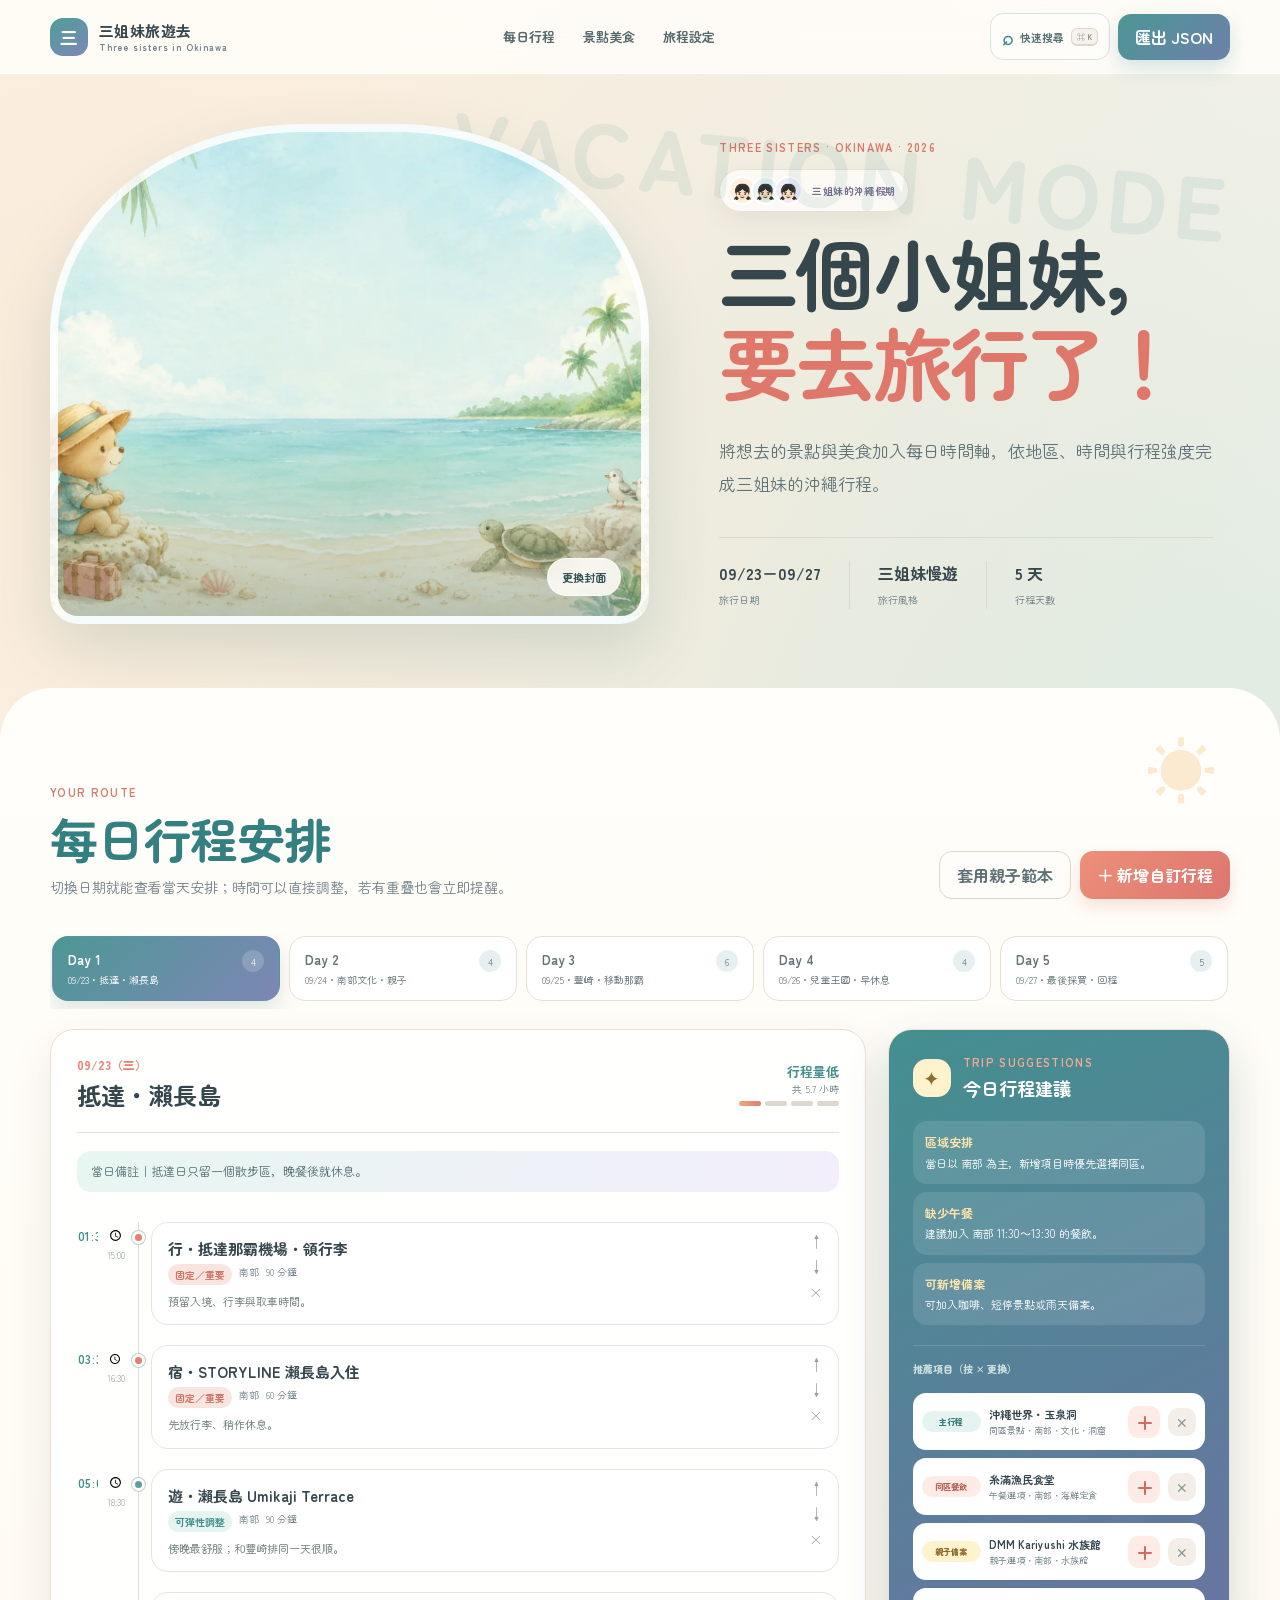
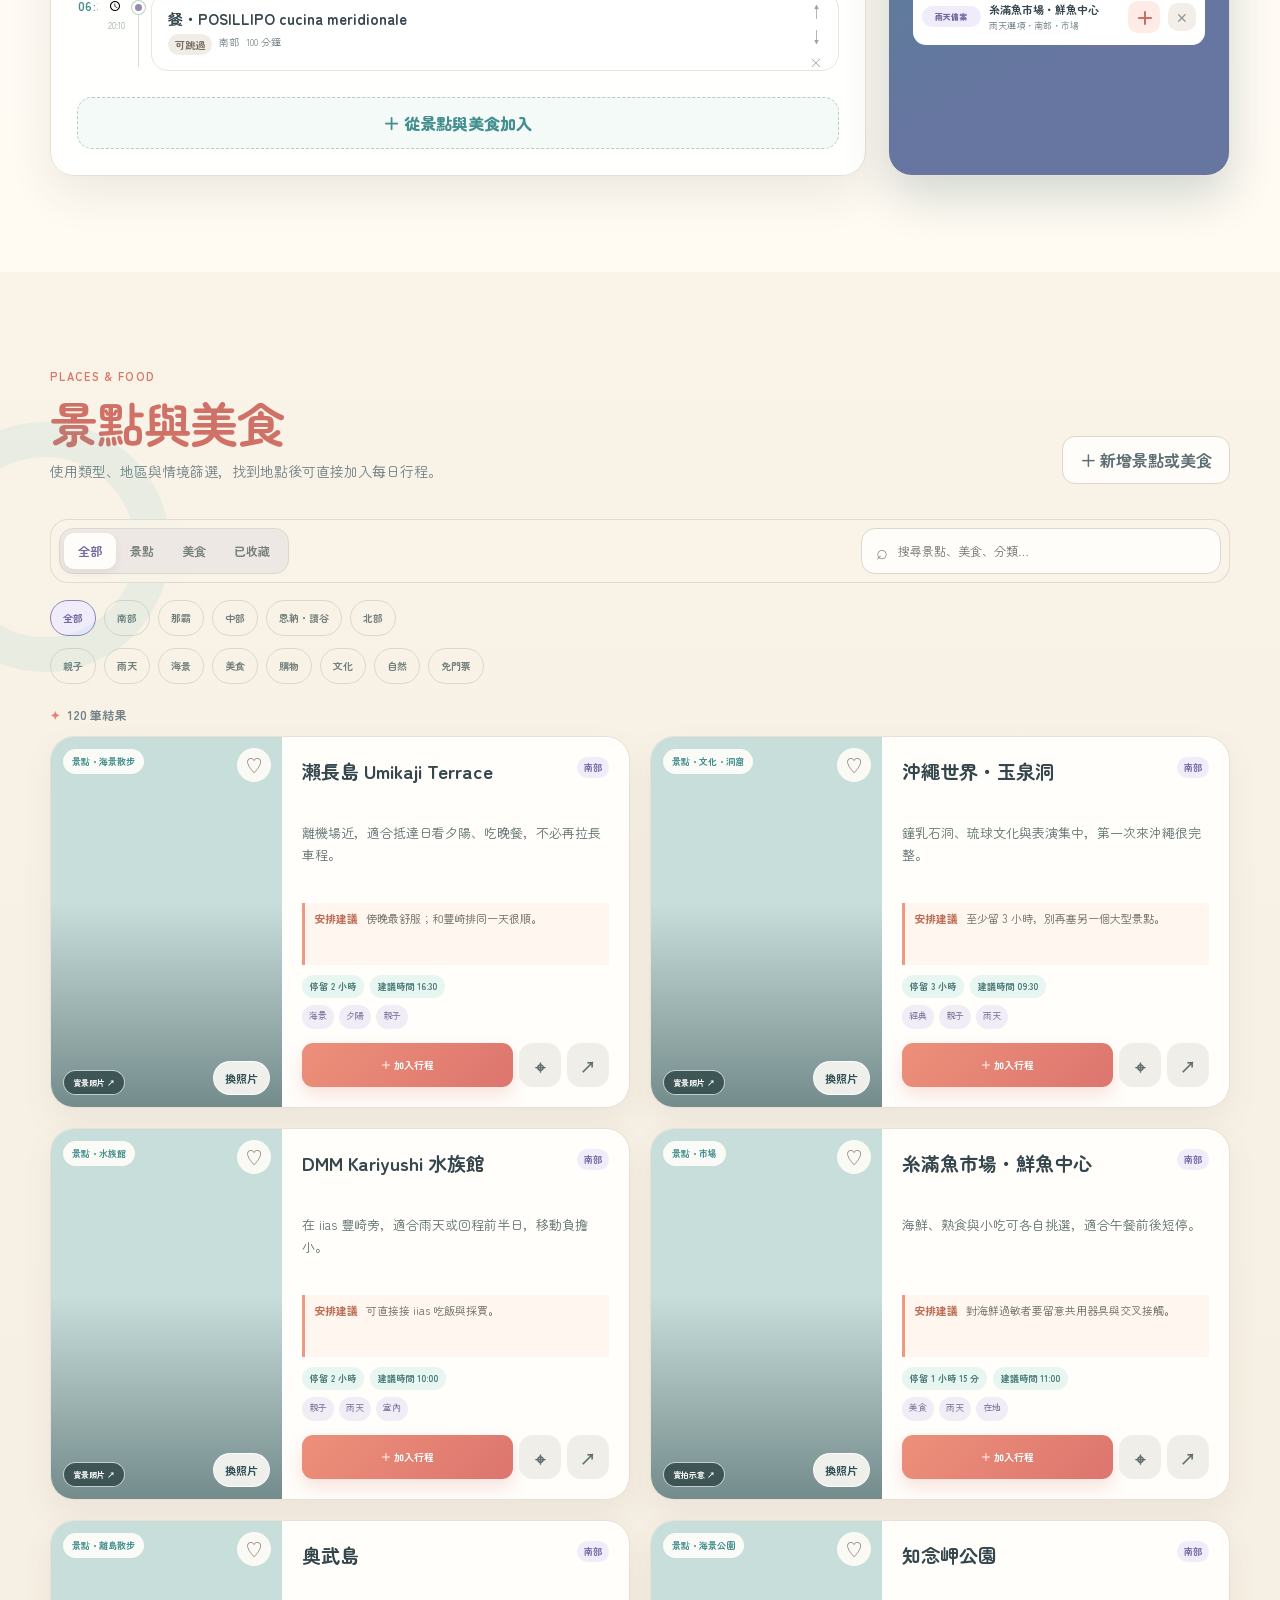
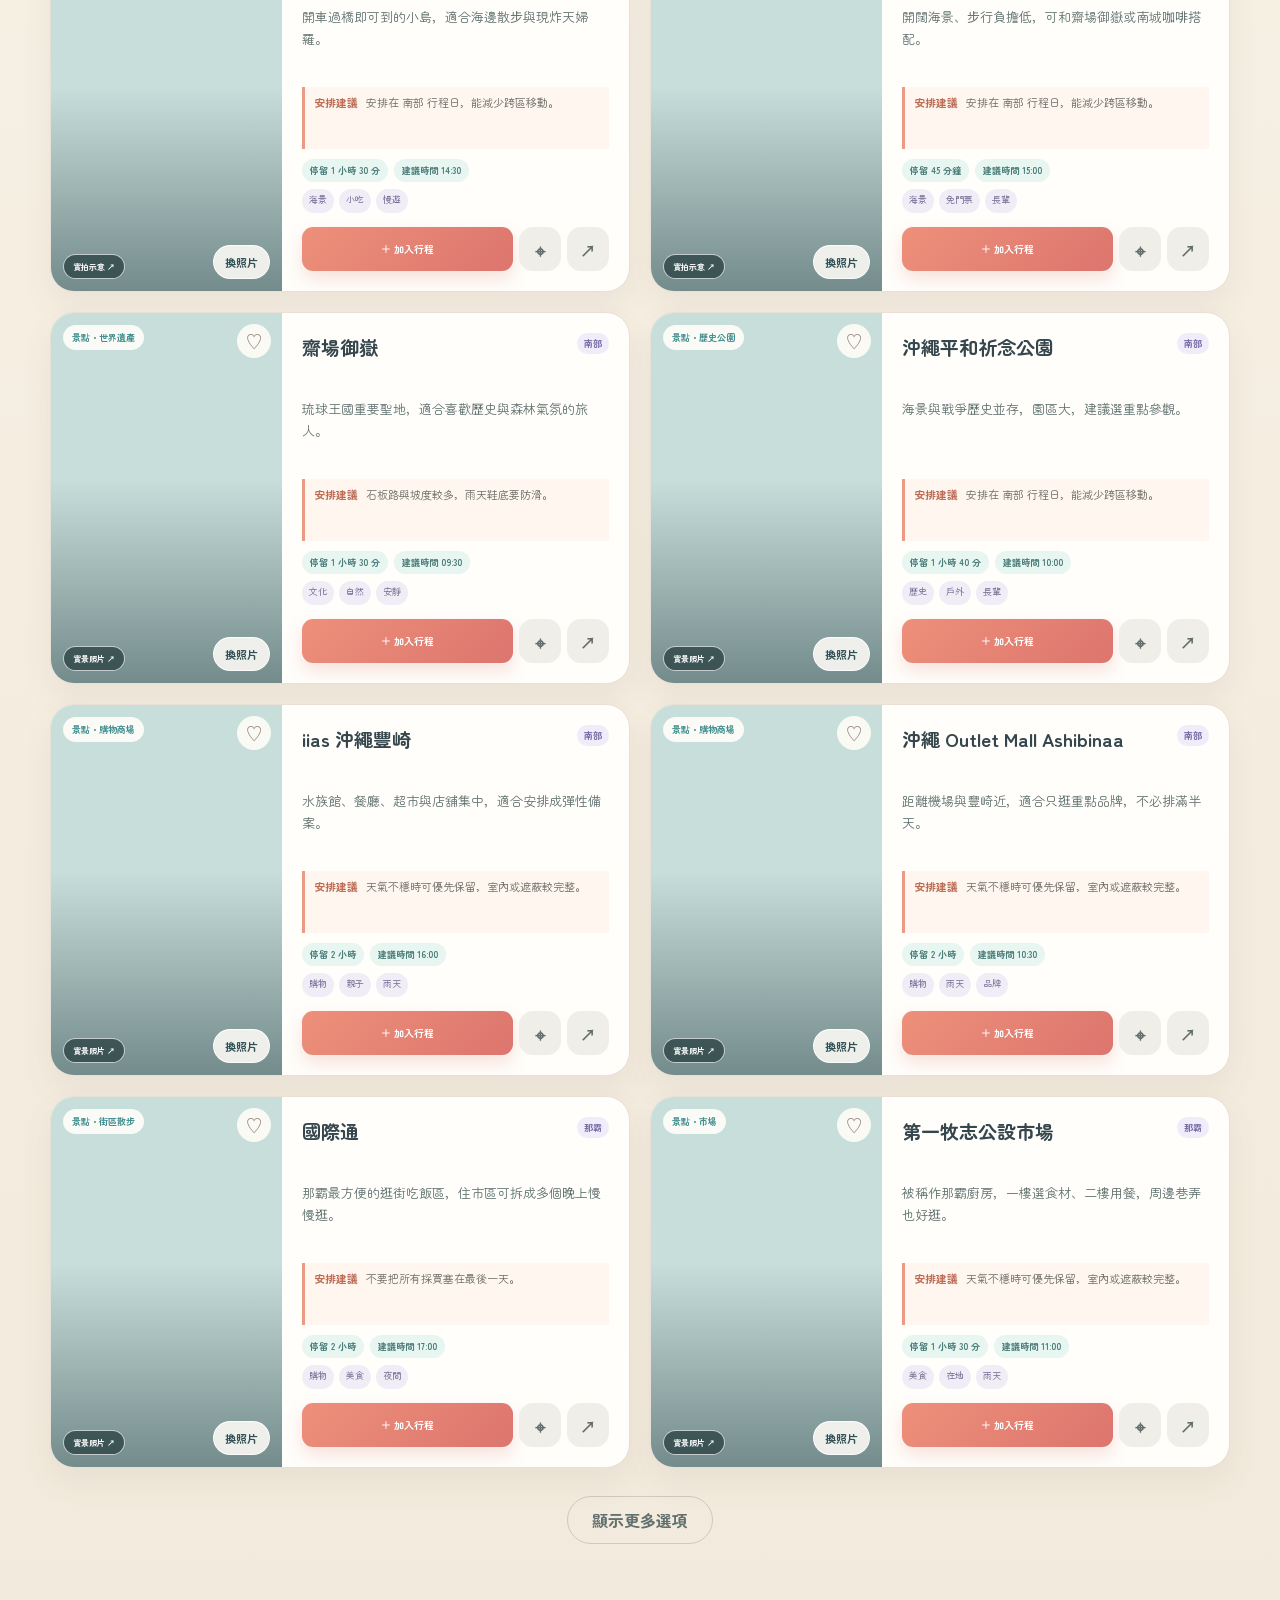
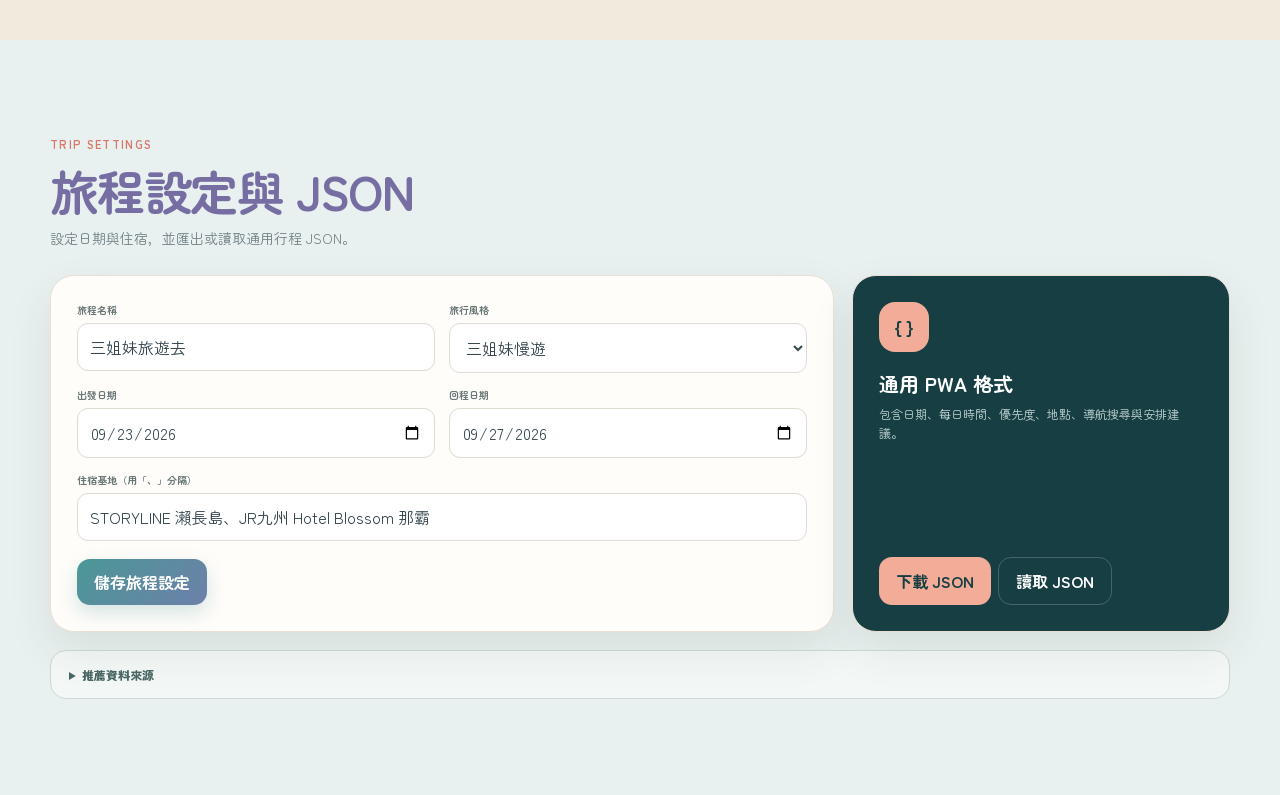
==== index.html @ 14388bf8 "Add files via upload" ====
<!doctype html>
<html lang="zh-Hant">
<head>
  <meta charset="utf-8">
  <meta name="viewport" content="width=device-width,initial-scale=1,viewport-fit=cover">
  <meta name="theme-color" content="#176d73">
  <meta name="description" content="把沖繩景點與美食放進清楚時間軸，邊選邊獲得順路建議的旅行規劃器。">
  <meta name="apple-mobile-web-app-capable" content="yes">
  <meta name="apple-mobile-web-app-status-bar-style" content="default">
  <meta name="apple-mobile-web-app-title" content="三姐妹旅遊去">
  <link rel="manifest" href="./manifest.webmanifest">
  <link rel="apple-touch-icon" href="./icons/icon-180.png">
  <link rel="preconnect" href="https://fonts.googleapis.com">
  <link rel="preconnect" href="https://fonts.gstatic.com" crossorigin>
  <link href="https://fonts.googleapis.com/css2?family=Zen+Maru+Gothic:wght@400;500;700;900&family=Noto+Sans+TC:wght@400;500;700&display=swap" rel="stylesheet">
  <link rel="stylesheet" href="./styles.css">
  <title>三姐妹旅遊去｜沖繩旅行計畫</title>
</head>
<body>
  <header class="site-header">
    <a class="brand" href="#top" aria-label="回到頁首"><span class="brand-mark">三</span><span>三姐妹旅遊去<small>Three sisters in Okinawa</small></span></a>
    <nav class="top-nav" aria-label="主要導覽"><a href="#planner">每日行程</a><a href="#explore">景點美食</a><a href="#trip-settings">旅程設定</a></nav>
    <div class="header-tools"><button class="quick-search-trigger" type="button" data-action="quick-search"><span>⌕</span> 快速搜尋 <kbd>⌘ K</kbd></button><button class="header-action" type="button" data-action="export">匯出 JSON</button></div>
  </header>
  <main id="top">
    <section class="hero" aria-labelledby="hero-title">
      <div class="hero-photo" id="heroPhoto" role="img" aria-label="沖繩海景"><button class="photo-edit hero-photo-edit" type="button" data-photo-id="hero">更換封面</button></div>
      <div class="hero-copy">
        <p class="eyebrow">THREE SISTERS · OKINAWA · 2026</p><div class="sister-note" aria-label="三個小姐妹要去旅行了"><span>👧🏻</span><span>👧🏻</span><span>👧🏻</span><b>三姐妹的沖繩假期</b></div><h1 id="hero-title">三個小姐妹，<br><em>要去旅行了！</em></h1>
        <p>將想去的景點與美食加入每日時間軸，依地區、時間與行程強度完成三姐妹的沖繩行程。</p>
        <div class="hero-facts"><span><b id="heroDates">09/23－09/27</b><small>旅行日期</small></span><span><b id="heroPeople">三姐妹慢遊</b><small>旅行風格</small></span><span><b id="heroCount">5 天</b><small>行程天數</small></span></div>
      </div>
    </section>
    <section class="planner-section" id="planner">
      <div class="section-heading">
        <div><p class="eyebrow">YOUR ROUTE</p><h2>每日行程安排</h2><p>切換日期就能查看當天安排；時間可以直接調整，若有重疊也會立即提醒。</p></div>
        <div class="heading-actions"><button class="secondary-button" type="button" data-action="template">套用親子範本</button><button class="primary-button" type="button" data-action="add-custom">＋ 新增自訂行程</button></div>
      </div>
      <div class="day-tabs" id="dayTabs" role="tablist" aria-label="選擇日期"></div>
      <div class="planning-layout">
        <article class="timeline-card">
          <header class="timeline-head"><div><p id="activeDayDate">09/23（三）</p><h3 id="activeDayTitle">抵達・瀨長島</h3></div><div class="load-meter" id="loadMeter" aria-live="polite"></div></header>
          <div class="day-note" id="dayNote"></div><div class="timeline" id="timeline"></div>
          <button class="add-line" type="button" data-action="scroll-explore">＋ 從景點與美食加入</button>
        </article>
        <aside class="idea-panel" aria-labelledby="idea-title">
          <div class="idea-head"><span class="idea-spark">✦</span><div><p class="eyebrow">TRIP SUGGESTIONS</p><h3 id="idea-title">今日行程建議</h3></div></div>
          <div id="smartAdvice" class="smart-advice" aria-live="polite"></div><div id="smartSuggestions" class="smart-suggestions"></div>
        </aside>
      </div>
    </section>
    <section class="explore-section" id="explore">
      <div class="section-heading">
        <div><p class="eyebrow">PLACES & FOOD</p><h2>景點與美食</h2><p>使用類型、地區與情境篩選，找到地點後可直接加入每日行程。</p></div>
        <button class="secondary-button" type="button" data-action="add-library">＋ 新增景點或美食</button>
      </div>
      <div class="explore-toolbar"><div class="segmented" id="kindFilter" aria-label="內容類型"><button class="active" type="button" data-kind="all">全部</button><button type="button" data-kind="spot">景點</button><button type="button" data-kind="food">美食</button><button type="button" data-kind="saved">已收藏</button></div><label class="search-box"><span>⌕</span><input id="librarySearch" type="search" placeholder="搜尋景點、美食、分類…" autocomplete="off"></label></div>
      <div class="chip-row" id="areaFilters" aria-label="地區篩選"></div><div class="chip-row secondary-chips" id="tagFilters" aria-label="情境篩選"></div><div class="result-summary" id="resultSummary"></div>
      <div class="library-grid" id="libraryGrid"></div><button class="show-more" id="showMore" type="button">顯示更多選項</button>
    </section>
    <section class="settings-section" id="trip-settings">
      <div class="section-heading compact-heading"><div><p class="eyebrow">TRIP SETTINGS</p><h2>旅程設定與 JSON</h2><p>設定日期與住宿，並匯出或讀取通用行程 JSON。</p></div></div>
      <div class="settings-grid">
        <form class="settings-card" id="tripForm"><div class="field-grid"><label><span>旅程名稱</span><input id="tripTitle" required value="三姐妹旅遊去"></label><label><span>旅行風格</span><select id="tripStyle"><option value="三姐妹慢遊">三姐妹慢遊</option><option value="親子慢遊">親子慢遊</option><option value="經典初訪">經典初訪</option><option value="美食優先">美食優先</option><option value="自然放空">自然放空</option></select></label><label><span>出發日期</span><input id="startDate" type="date" required value="2026-09-23"></label><label><span>回程日期</span><input id="endDate" type="date" required value="2026-09-27"></label><label class="wide"><span>住宿基地（用「、」分隔）</span><input id="staysInput" value="STORYLINE 瀨長島、JR九州 Hotel Blossom 那霸"></label></div><button class="primary-button" type="submit">儲存旅程設定</button></form>
        <div class="export-card"><span class="export-icon">{ }</span><h3>通用 PWA 格式</h3><p>包含日期、每日時間、優先度、地點、導航搜尋與安排建議。</p><div class="export-actions"><button class="primary-button" type="button" data-action="export">下載 JSON</button><button class="secondary-button" type="button" data-action="import">讀取 JSON</button></div><input id="importFile" type="file" accept="application/json,.json" hidden></div>
      </div>
      <details class="source-note"><summary>推薦資料來源</summary><div><p>資料整理自沖繩官方觀光資訊、近期台灣旅遊部落格與 YouTube 行程分享。照片以地點實景為優先；沒有合適公開實景時，使用不同的同類型實拍示意並清楚標示。店家營業日、票價與預約規則可能變動，出發前請查看卡片上的來源與地圖。</p><div class="source-links" id="sourceLinks"></div></div></details>
    </section>
  </main>
  <nav class="mobile-nav" aria-label="手機快速導覽"><a href="#planner"><span>▤</span>每日行程</a><button type="button" data-action="quick-search"><span>⌕</span>搜尋</button><a href="#explore"><span>♡</span>景點美食</a><button type="button" data-action="export"><span>↓</span>匯出</button></nav>
  <button class="floating-search" type="button" data-action="quick-search" aria-label="開啟快速搜尋"><span>⌕</span><b>快速搜尋</b><kbd>⌘K</kbd></button>
  <dialog id="scheduleDialog" class="app-dialog"><form method="dialog" id="scheduleForm"><button class="dialog-close" type="button" data-close-dialog aria-label="關閉視窗">×</button><p class="eyebrow">ADD TO ITINERARY</p><h2 id="scheduleTitle">加入行程</h2><div class="field-grid modal-fields"><label><span>安排日期</span><select id="scheduleDay"></select></label><label><span>開始時間</span><input id="scheduleTime" type="time" required></label><label><span>停留時間</span><select id="scheduleDuration"><option value="45">45 分鐘</option><option value="60">1 小時</option><option value="90" selected>1.5 小時</option><option value="120">2 小時</option><option value="180">3 小時</option><option value="240">4 小時</option></select></label><label><span>重要程度</span><select id="schedulePriority"><option value="flex">可彈性調整</option><option value="must">固定／重要</option><option value="optional">可跳過</option></select></label><label class="wide"><span>備註</span><input id="scheduleNote" placeholder="預約、過敏、兒童或交通提醒"></label></div><div class="dialog-actions"><button class="secondary-button" type="button" data-close-dialog>取消</button><button class="primary-button" type="submit" value="default">加入行程</button></div></form></dialog>
  <dialog id="customDialog" class="app-dialog"><form method="dialog" id="customForm"><button class="dialog-close" type="button" data-close-dialog aria-label="關閉視窗">×</button><p class="eyebrow">ADD A PLACE</p><h2>新增景點或美食</h2><div class="field-grid modal-fields"><label><span>名稱</span><input id="customName" required></label><label><span>類型</span><select id="customKind"><option value="spot">景點</option><option value="food">美食</option></select></label><label><span>地區</span><select id="customArea"><option>那霸</option><option>南部</option><option>中部</option><option>恩納・讀谷</option><option>北部</option></select></label><label><span>分類</span><input id="customCategory" placeholder="例如：海景咖啡、親子景點"></label><label class="wide"><span>簡介</span><input id="customDescription" placeholder="地點特色或安排方式"></label></div><div class="dialog-actions"><button class="secondary-button" type="button" data-close-dialog>取消</button><button class="primary-button" type="submit" value="default">新增地點</button></div></form></dialog>
  <dialog id="photoDialog" class="app-dialog photo-dialog"><form method="dialog" id="photoForm"><button class="dialog-close" type="button" data-close-dialog aria-label="關閉視窗">×</button><p class="eyebrow">CHANGE PHOTO</p><h2>更換照片</h2><p class="dialog-copy">貼上圖片網址，或從手機／電腦選一張。照片只保存在這個瀏覽器，不會上傳。</p><label><span>圖片網址</span><input id="photoUrl" type="url" placeholder="https://…"></label><div class="or-line"><span>或</span></div><label class="file-pick"><input id="photoFile" type="file" accept="image/*"><span>選擇本機照片</span><small>會自動縮小，避免佔用太多空間</small></label><div class="dialog-actions"><button class="secondary-button" type="button" data-action="reset-photo">恢復預設</button><button class="primary-button" type="submit" value="default">套用照片</button></div></form></dialog>
  <dialog id="quickSearchDialog" class="app-dialog quick-search-dialog"><div class="quick-search-shell"><button class="dialog-close" type="button" data-close-dialog aria-label="關閉視窗">×</button><label class="command-input"><span>⌕</span><input id="quickSearchInput" type="search" placeholder="搜尋景點、美食或已排的行程…" autocomplete="off"><kbd>ESC</kbd></label><div class="quick-hints"><span>快速篩選：</span><button type="button" data-quick-term="親子">親子</button><button type="button" data-quick-term="雨天">雨天</button><button type="button" data-quick-term="海景">海景</button><button type="button" data-quick-term="沖繩麵">沖繩麵</button></div><div class="quick-results" id="quickSearchResults"></div></div></dialog>
  <div class="toast" id="toast" role="status" aria-live="polite"></div>
  <script src="./places.js"></script><script src="./photo-map-actual.js"></script><script src="./app.js"></script>
</body>
</html>
---- styles.css ----
:root{--ink:#20343a;--muted:#6d7e80;--teal:#176d73;--teal-soft:#e3f1ef;--coral:#db7866;--coral-soft:#fae9e3;--sand:#f6f1e8;--paper:#fffdf9;--line:#e7e1d8;--must:#be6452;--flex:#397f82;--optional:#8d806e;--shadow:0 18px 45px rgba(56,58,49,.09);--radius:26px}
*{box-sizing:border-box}html{scroll-behavior:smooth;scroll-padding-top:92px}body{margin:0;background:var(--sand);color:var(--ink);font-family:"Noto Sans TC",sans-serif;-webkit-font-smoothing:antialiased}button,input,select{font:inherit}button,a{touch-action:manipulation}button{color:inherit}a{color:inherit}.site-header{position:sticky;top:0;z-index:90;display:flex;align-items:center;justify-content:space-between;height:74px;padding:0 max(28px,calc((100vw - 1180px)/2));border-bottom:1px solid rgba(255,255,255,.7);background:rgba(255,253,249,.88);backdrop-filter:blur(20px)}.brand{display:flex;align-items:center;gap:11px;text-decoration:none;font-size:15px;font-weight:900;letter-spacing:.03em}.brand small{display:block;color:var(--muted);font-size:9px;font-weight:700;letter-spacing:.15em;text-transform:uppercase}.brand-mark{display:grid;place-items:center;width:38px;height:38px;border-radius:13px;background:var(--teal);color:#fff;font-family:"DM Serif Display",serif;font-size:18px}.top-nav{display:flex;gap:28px}.top-nav a{position:relative;color:#566a6c;text-decoration:none;font-size:13px;font-weight:800}.top-nav a:hover{color:var(--teal)}.header-action,.primary-button,.secondary-button{border:0;border-radius:13px;padding:11px 17px;font-weight:900;cursor:pointer;transition:.2s}.header-action,.primary-button{background:var(--teal);color:#fff;box-shadow:0 8px 20px rgba(23,109,115,.18)}.header-action:hover,.primary-button:hover{background:#115b61;transform:translateY(-1px)}.secondary-button{border:1px solid #d6dcd8;background:#fffdf9;color:#436266}.secondary-button:hover{border-color:var(--teal);color:var(--teal)}main{overflow:hidden}.hero{display:grid;grid-template-columns:1.08fr .92fr;max-width:1240px;min-height:590px;margin:0 auto;padding:50px 30px 64px;gap:70px;align-items:center}.hero-photo{position:relative;min-height:500px;border-radius:44% 44% 24px 24px;background:#bfdedb url("./assets/okinawa-beach-animals-v2.webp") center/cover no-repeat;box-shadow:var(--shadow);overflow:hidden}.hero-photo::after{content:"";position:absolute;inset:0;background:linear-gradient(180deg,transparent 58%,rgba(12,66,71,.27))}.photo-edit{position:absolute;z-index:3;right:12px;bottom:12px;border:1px solid rgba(255,255,255,.8);border-radius:999px;padding:8px 11px;background:rgba(255,253,249,.87);color:#315155;font-size:11px;font-weight:900;backdrop-filter:blur(8px);cursor:pointer}.hero-photo-edit{right:20px;bottom:20px;padding:10px 14px}.hero-copy{padding-right:16px}.eyebrow{margin:0 0 12px;color:var(--coral);font-size:11px;font-weight:900;letter-spacing:.18em}.hero h1{margin:0;font-family:"DM Serif Display","Noto Sans TC",serif;font-size:clamp(48px,6.2vw,80px);font-weight:400;line-height:1.03;letter-spacing:-.045em}.hero h1 em{color:var(--teal);font-style:normal}.hero-copy>p:not(.eyebrow){max-width:540px;margin:28px 0;color:#617376;font-size:16px;line-height:1.95}.hero-facts{display:flex;gap:0;margin-top:36px;border-top:1px solid #dcd8cf;padding-top:23px}.hero-facts span{min-width:110px;padding-right:28px}.hero-facts span+span{border-left:1px solid #dcd8cf;padding-left:28px}.hero-facts b{display:block;font-size:16px}.hero-facts small{color:var(--muted);font-size:10px}.planner-section,.explore-section,.settings-section{padding:96px max(28px,calc((100vw - 1180px)/2))}.planner-section{background:#fffdf9}.section-heading{display:flex;align-items:end;justify-content:space-between;gap:24px;margin-bottom:35px}.section-heading h2{margin:0 0 9px;font-family:"DM Serif Display","Noto Sans TC",serif;font-size:clamp(32px,4vw,48px);font-weight:400;letter-spacing:-.025em}.section-heading>div>p:last-child{max-width:610px;margin:0;color:var(--muted);font-size:14px;line-height:1.75}.heading-actions{display:flex;gap:9px;flex:0 0 auto}.day-tabs{display:flex;gap:9px;overflow-x:auto;margin-bottom:20px;padding:2px 2px 8px;scrollbar-width:none}.day-tabs::-webkit-scrollbar,.chip-row::-webkit-scrollbar{display:none}.day-tab{flex:1;min-width:138px;border:1px solid var(--line);border-radius:16px;padding:13px 15px;background:#fff;color:#647375;text-align:left;cursor:pointer}.day-tab b,.day-tab small{display:block}.day-tab b{font-size:13px}.day-tab small{margin-top:3px;font-size:10px}.day-tab.active{border-color:var(--teal);background:var(--teal);color:#fff;box-shadow:0 10px 22px rgba(23,109,115,.18)}.day-tab .tab-count{float:right;display:grid;place-items:center;min-width:22px;height:22px;border-radius:999px;background:rgba(23,109,115,.1);font-size:10px}.day-tab.active .tab-count{background:rgba(255,255,255,.18)}.planning-layout{display:grid;grid-template-columns:minmax(0,1.55fr) minmax(280px,.65fr);gap:22px;align-items:start}.timeline-card,.idea-panel,.settings-card,.export-card{border:1px solid var(--line);border-radius:var(--radius);background:var(--paper);box-shadow:var(--shadow)}.timeline-card{padding:26px}.timeline-head{display:flex;align-items:center;justify-content:space-between;padding-bottom:20px;border-bottom:1px solid var(--line)}.timeline-head p{margin:0 0 4px;color:var(--coral);font-size:12px;font-weight:900}.timeline-head h3{margin:0;font-size:24px}.load-meter{text-align:right}.load-meter b,.load-meter small{display:block}.load-meter b{color:var(--teal);font-size:13px}.load-meter small{color:var(--muted);font-size:10px}.load-dots{display:flex;justify-content:flex-end;gap:4px;margin-top:5px}.load-dots i{width:22px;height:5px;border-radius:99px;background:#ddd8cf}.load-dots i.on{background:var(--coral)}.day-note{margin:18px 0 8px;border-radius:14px;padding:11px 14px;background:var(--teal-soft);color:#416669;font-size:12px;line-height:1.55}.timeline{position:relative;padding:12px 0 0}.timeline::before{content:"";position:absolute;left:61px;top:22px;bottom:14px;width:1px;background:#d8dedb}.timeline-empty{padding:56px 20px;text-align:center;color:var(--muted)}.timeline-empty b{display:block;margin-bottom:6px;color:var(--ink)}.timeline-item{position:relative;display:grid;grid-template-columns:48px 1fr;gap:26px;padding:10px 0}.time-block{position:relative;z-index:2;text-align:right}.time-block input{width:48px;border:0;background:transparent;color:var(--teal);font-size:12px;font-weight:900;text-align:right;padding:4px 0}.time-block small{display:block;color:#98a4a2;font-size:9px}.timeline-dot{position:absolute;z-index:2;left:55px;top:19px;width:13px;height:13px;border:3px solid var(--paper);border-radius:50%;background:var(--teal);box-shadow:0 0 0 1px #bdd0cc}.timeline-item.must .timeline-dot{background:var(--must)}.timeline-item.optional .timeline-dot{background:#a79b8b}.timeline-body{position:relative;border:1px solid #e9e5dd;border-radius:17px;padding:15px 42px 15px 16px;background:#fff;transition:.2s}.timeline-body:hover{border-color:#c8d8d5;box-shadow:0 9px 20px rgba(41,67,65,.07)}.timeline-body h4{margin:0 0 5px;font-size:15px}.timeline-meta{display:flex;flex-wrap:wrap;gap:7px;color:var(--muted);font-size:10px}.priority-pill{border-radius:999px;padding:3px 7px;background:var(--teal-soft);color:var(--teal);font-weight:800}.must .priority-pill{background:#f9e5e0;color:var(--must)}.optional .priority-pill{background:#f0ede7;color:#786d60}.timeline-note{margin:8px 0 0;color:#6b7979;font-size:11px;line-height:1.5}.timeline-tools{position:absolute;right:8px;top:7px;display:flex;flex-direction:column;gap:2px}.timeline-tools button{border:0;background:transparent;color:#9ba4a1;font-size:15px;cursor:pointer}.timeline-tools button:hover{color:var(--coral)}.timeline-item.conflict .timeline-body{border-color:#e8a798;background:#fff9f7}.conflict-label{display:inline-block;margin-top:7px;color:#be5f4b;font-size:10px;font-weight:900}.add-line{width:100%;margin-top:16px;border:1px dashed #b8cbc7;border-radius:15px;padding:13px;background:#f4faf8;color:var(--teal);font-weight:900;cursor:pointer}.idea-panel{position:sticky;top:94px;padding:24px;background:#173f43;color:#fff}.idea-head{display:flex;gap:12px;align-items:center}.idea-head .eyebrow{margin-bottom:5px;color:#f5aa95}.idea-head h3{margin:0;font-size:18px}.idea-spark{display:grid;place-items:center;flex:0 0 38px;height:38px;border-radius:14px;background:#f5aa95;color:#173f43;font-size:20px}.smart-advice{margin:20px 0}.advice-card{margin-bottom:9px;border-radius:14px;padding:12px;background:rgba(255,255,255,.08);font-size:11px;line-height:1.55}.advice-card b{display:block;margin-bottom:3px;color:#f8c3b2;font-size:12px}.smart-suggestions{padding-top:15px;border-top:1px solid rgba(255,255,255,.15)}.smart-suggestions>p{margin:0 0 10px;color:#bcd2d0;font-size:10px;font-weight:800}.idea-place{display:grid;grid-template-columns:1fr auto;gap:8px;align-items:center;margin-top:7px;border-radius:13px;padding:10px 10px 10px 12px;background:#fff;color:var(--ink)}.idea-place b,.idea-place small{display:block}.idea-place b{font-size:11px}.idea-place small{margin-top:2px;color:var(--muted);font-size:9px}.idea-place button{width:30px;height:30px;border:0;border-radius:10px;background:var(--coral-soft);color:var(--coral);font-size:17px;font-weight:900;cursor:pointer}.explore-section{background:var(--sand)}.explore-toolbar{display:flex;justify-content:space-between;gap:15px;margin-bottom:13px}.segmented{display:flex;border:1px solid #dcd7ce;border-radius:14px;padding:4px;background:#ebe7df}.segmented button{border:0;border-radius:10px;padding:9px 14px;background:transparent;color:#78807d;font-size:12px;font-weight:900;cursor:pointer}.segmented button.active{background:var(--paper);color:var(--teal);box-shadow:0 4px 10px rgba(60,61,51,.07)}.search-box{display:flex;align-items:center;gap:8px;width:min(360px,44vw);border:1px solid #dcd7ce;border-radius:14px;padding:0 14px;background:var(--paper)}.search-box span{color:#87918e;font-size:20px}.search-box input{width:100%;border:0;outline:0;background:transparent;font-size:12px}.chip-row{display:flex;gap:7px;overflow-x:auto;padding:4px 0;scrollbar-width:none}.chip-row button{flex:0 0 auto;border:1px solid #dcd7ce;border-radius:999px;padding:7px 12px;background:transparent;color:#73807d;font-size:10px;font-weight:800;cursor:pointer}.chip-row button.active{border-color:var(--teal);background:var(--teal-soft);color:var(--teal)}.secondary-chips{margin-top:4px}.secondary-chips button.active{border-color:var(--coral);background:var(--coral-soft);color:#a95648}.result-summary{margin:18px 0 13px;color:var(--muted);font-size:11px}.library-grid{display:grid;grid-template-columns:repeat(3,1fr);gap:17px}.place-card{overflow:hidden;border:1px solid var(--line);border-radius:21px;background:var(--paper);box-shadow:0 10px 28px rgba(56,58,49,.06);transition:.24s}.place-card:hover{transform:translateY(-4px);box-shadow:var(--shadow)}.place-cover{position:relative;height:176px;background:#c8dedb center/cover no-repeat}.place-cover::after{content:"";position:absolute;inset:45% 0 0;background:linear-gradient(transparent,rgba(23,49,52,.48))}.place-kind{position:absolute;z-index:2;left:12px;top:12px;border-radius:999px;padding:6px 9px;background:rgba(255,253,249,.9);color:var(--teal);font-size:9px;font-weight:900;backdrop-filter:blur(8px)}.save-button{position:absolute;z-index:2;right:11px;top:11px;width:34px;height:34px;border:0;border-radius:50%;background:rgba(255,253,249,.9);color:#9c827c;font-size:17px;cursor:pointer}.save-button.saved{background:var(--coral);color:#fff}.place-body{padding:16px}.place-top{display:flex;justify-content:space-between;gap:8px;align-items:start}.place-top h3{margin:0;font-size:16px;line-height:1.38}.area-label{flex:0 0 auto;border-radius:999px;padding:4px 7px;background:var(--teal-soft);color:var(--teal);font-size:9px;font-weight:900}.place-body>p{min-height:48px;margin:9px 0;color:var(--muted);font-size:11px;line-height:1.55}.place-tags{display:flex;flex-wrap:wrap;gap:5px;min-height:24px}.place-tags span{border-radius:999px;padding:4px 7px;background:#f2eee8;color:#746c61;font-size:9px}.place-actions{display:grid;grid-template-columns:1fr auto auto;gap:6px;margin-top:13px}.place-actions button,.place-actions a{display:grid;place-items:center;border:0;border-radius:11px;min-height:37px;padding:7px 9px;text-decoration:none;font-size:10px;font-weight:900;cursor:pointer}.place-actions .add-place{background:var(--teal);color:#fff}.place-actions .map-link,.place-actions .source-link{background:#f0eee8;color:#61706e}.show-more{display:block;margin:28px auto 0;border:1px solid #cfc9bf;border-radius:999px;padding:11px 24px;background:transparent;color:#62716f;font-weight:900;cursor:pointer}.show-more[hidden]{display:none}.settings-section{background:#e8f1ef}.compact-heading{margin-bottom:24px}.settings-grid{display:grid;grid-template-columns:1.35fr .65fr;gap:18px}.settings-card,.export-card{padding:26px}.field-grid{display:grid;grid-template-columns:1fr 1fr;gap:14px}.field-grid label,.photo-dialog label{display:block}.field-grid label span,.photo-dialog label>span{display:block;margin-bottom:6px;color:#6a7978;font-size:10px;font-weight:900}.field-grid label.wide{grid-column:1/-1}.field-grid input,.field-grid select,.photo-dialog input{width:100%;border:1px solid #dedbd3;border-radius:11px;padding:11px 12px;background:#fff;color:var(--ink);outline:0}.field-grid input:focus,.field-grid select:focus,.photo-dialog input:focus{border-color:var(--teal);box-shadow:0 0 0 3px rgba(23,109,115,.1)}.settings-card>.primary-button{margin-top:18px}.export-card{display:flex;flex-direction:column;align-items:flex-start;background:#173f43;color:#fff}.export-icon{display:grid;place-items:center;width:50px;height:50px;border-radius:16px;background:#f2ac98;color:#173f43;font-weight:900}.export-card h3{margin:17px 0 6px;font-size:20px}.export-card p{margin:0;color:#bdd0cf;font-size:12px;line-height:1.6}.export-actions{display:flex;gap:7px;margin-top:auto;padding-top:20px}.export-card .primary-button{background:#f2ac98;color:#173f43;box-shadow:none}.export-card .secondary-button{border-color:rgba(255,255,255,.2);background:transparent;color:#fff}.source-note{margin-top:18px;border:1px solid #cbd9d5;border-radius:16px;background:rgba(255,255,255,.45)}.source-note summary{padding:15px 18px;color:#486764;font-size:12px;font-weight:900;cursor:pointer}.source-note>div{padding:0 18px 18px;color:#627875;font-size:11px;line-height:1.65}.source-links{display:flex;flex-wrap:wrap;gap:7px;margin-top:10px}.source-links a{border-radius:999px;padding:6px 10px;background:#fff;color:var(--teal);text-decoration:none;font-weight:800}.mobile-nav{display:none}.app-dialog{width:min(570px,calc(100vw - 28px));border:0;border-radius:24px;padding:0;background:var(--paper);color:var(--ink);box-shadow:0 25px 90px rgba(18,45,47,.3)}.app-dialog::backdrop{background:rgba(19,43,45,.58);backdrop-filter:blur(4px)}.app-dialog form{position:relative;padding:28px}.app-dialog h2{margin:0 0 20px;font-size:25px}.dialog-close{position:absolute;right:16px;top:13px;border:0;background:transparent;color:#81908d;font-size:27px;cursor:pointer}.modal-fields{margin-top:18px}.dialog-actions{display:flex;justify-content:flex-end;gap:8px;margin-top:22px}.dialog-copy{margin:-10px 0 20px;color:var(--muted);font-size:11px;line-height:1.6}.or-line{display:flex;align-items:center;gap:9px;margin:15px 0;color:#9da7a4;font-size:10px}.or-line::before,.or-line::after{content:"";height:1px;flex:1;background:#e3e0d9}.file-pick{border:1px dashed #b7cbc6;border-radius:15px;padding:17px;text-align:center;background:#f2f8f6;cursor:pointer}.file-pick input{display:none}.file-pick span,.file-pick small{display:block!important}.file-pick span{color:var(--teal)!important;font-size:12px!important}.file-pick small{margin-top:3px;color:var(--muted);font-size:9px}.toast{position:fixed;z-index:150;left:50%;bottom:28px;max-width:calc(100vw - 28px);transform:translate(-50%,25px);border-radius:999px;padding:10px 16px;background:#173f43;color:#fff;font-size:11px;font-weight:800;opacity:0;pointer-events:none;transition:.25s}.toast.show{transform:translate(-50%,0);opacity:1}
@media(max-width:900px){.hero{gap:35px}.hero-photo{min-height:430px}.planning-layout{grid-template-columns:1fr}.idea-panel{position:static}.library-grid{grid-template-columns:repeat(2,1fr)}.settings-grid{grid-template-columns:1fr}.export-card{min-height:240px}}
@media(max-width:680px){html{scroll-padding-top:65px}.site-header{height:60px;padding:0 16px}.brand{font-size:13px}.brand-mark{width:34px;height:34px}.top-nav,.header-action{display:none}.hero{grid-template-columns:1fr;min-height:0;padding:22px 16px 50px;gap:28px}.hero-photo{order:2;min-height:320px;border-radius:120px 120px 22px 22px}.hero-copy{padding:14px 4px 0}.hero h1{font-size:52px}.hero-copy>p:not(.eyebrow){margin:19px 0;font-size:14px}.hero-facts{margin-top:23px}.hero-facts span{min-width:0;flex:1;padding-right:12px}.hero-facts span+span{padding-left:12px}.hero-facts b{font-size:12px}.planner-section,.explore-section,.settings-section{padding:66px 16px}.section-heading{display:block;margin-bottom:24px}.section-heading h2{font-size:36px}.heading-actions{margin-top:16px}.heading-actions button{flex:1}.day-tabs{margin-left:-2px;margin-right:-2px}.day-tab{flex:0 0 122px;min-width:122px}.planning-layout{gap:14px}.timeline-card{padding:18px;border-radius:20px}.timeline-head h3{font-size:20px}.timeline::before{left:49px}.timeline-item{grid-template-columns:39px 1fr;gap:22px}.timeline-dot{left:43px}.time-block input{width:39px}.timeline-body{padding:14px 37px 14px 13px}.idea-panel{padding:20px;border-radius:20px}.explore-toolbar{display:block}.segmented{overflow-x:auto}.segmented button{flex:1;padding:9px 9px}.search-box{width:100%;height:43px;margin-top:10px}.library-grid{grid-template-columns:1fr;gap:13px}.place-card{display:grid;grid-template-columns:120px 1fr}.place-cover{height:100%;min-height:205px}.photo-edit{right:7px;bottom:7px;padding:6px 8px;font-size:9px}.place-body{padding:14px}.place-body>p{min-height:0}.place-actions{grid-template-columns:1fr 36px 36px}.place-actions .map-link,.place-actions .source-link{overflow:hidden;padding:0;font-size:0}.place-actions .map-link::after{content:"圖";font-size:10px}.place-actions .source-link::after{content:"文";font-size:10px}.settings-card,.export-card{padding:20px}.field-grid{grid-template-columns:1fr}.field-grid label.wide{grid-column:auto}.mobile-nav{position:fixed;z-index:85;left:12px;right:12px;bottom:max(10px,env(safe-area-inset-bottom));display:grid;grid-template-columns:repeat(3,1fr);border:1px solid rgba(255,255,255,.7);border-radius:18px;padding:7px;background:rgba(255,253,249,.94);box-shadow:0 13px 35px rgba(34,53,52,.16);backdrop-filter:blur(18px)}.mobile-nav a,.mobile-nav button{border:0;background:transparent;color:#657573;text-align:center;text-decoration:none;font-size:9px;font-weight:900}.mobile-nav span{display:block;color:var(--teal);font-size:18px}.toast{bottom:88px}.settings-section{padding-bottom:125px}.app-dialog form{padding:24px 20px}.modal-fields{grid-template-columns:1fr 1fr}.modal-fields .wide{grid-column:1/-1}}

/* 2026-08-24 Holiday UI refresh */
body,button,input,select{font-family:"Zen Maru Gothic","Noto Sans TC",sans-serif}body{background:#f9f3e8;background-image:radial-gradient(circle at 8% 7%,rgba(255,200,151,.18),transparent 22%),radial-gradient(circle at 91% 14%,rgba(93,194,199,.17),transparent 22%)}.hero h1,.section-heading h2{font-family:"Zen Maru Gothic","Noto Sans TC",sans-serif;font-weight:900;letter-spacing:-.04em}.hero h1 em{font-weight:900}.eyebrow{letter-spacing:.13em}.header-tools{display:flex;align-items:center;gap:8px}.quick-search-trigger{display:flex;align-items:center;gap:7px;border:1px solid #d7e3df;border-radius:13px;padding:9px 11px;background:#fffdf9;color:#54716f;font-size:11px;font-weight:900;cursor:pointer}.quick-search-trigger span{font-size:19px;color:var(--teal)}kbd{border:1px solid #ddd8cf;border-bottom-width:2px;border-radius:6px;padding:2px 5px;background:#f6f1ea;color:#8a8c85;font-family:inherit;font-size:8px}.hero{position:relative}.hero::before{content:"VACATION MODE";position:absolute;right:2%;top:5%;color:rgba(23,109,115,.08);font-size:clamp(38px,7vw,92px);font-weight:900;letter-spacing:.08em;transform:rotate(5deg);pointer-events:none}.hero-photo{border:8px solid rgba(255,255,255,.85);border-radius:42% 42% 28px 28px;box-shadow:0 25px 60px rgba(45,92,88,.16)}.hero-copy>p:not(.eyebrow){font-size:17px}.planner-section{position:relative;border-radius:52px 52px 0 0;background:linear-gradient(180deg,#fffefa 0%,#fffaf2 100%)}.planner-section::before{content:"☀︎";position:absolute;right:5%;top:28px;color:#f5c782;font-size:70px;opacity:.35}.timeline-card{background:rgba(255,255,255,.92)}.idea-panel{background:linear-gradient(155deg,#176d73,#214b4f 70%);box-shadow:0 20px 45px rgba(23,71,74,.19)}.primary-button,.header-action{background:linear-gradient(135deg,#16858a,#176d73)}.heading-actions .primary-button,.place-actions .add-place{background:linear-gradient(135deg,#ee907a,#d96f60)!important;box-shadow:0 8px 18px rgba(217,111,96,.2)}.explore-section{position:relative;background:linear-gradient(180deg,#f9f3e8,#f2eadc)}.explore-section::before{content:"";position:absolute;left:-80px;top:150px;width:180px;height:180px;border:35px solid rgba(75,171,174,.09);border-radius:50%;pointer-events:none}.explore-toolbar{position:sticky;top:84px;z-index:20;border:1px solid rgba(222,215,204,.85);border-radius:18px;padding:8px;background:rgba(249,243,232,.9);backdrop-filter:blur(16px)}.result-summary{display:flex;align-items:center;gap:8px;font-size:12px;font-weight:700}.result-summary::before{content:"✦";color:var(--coral)}.library-grid{grid-template-columns:repeat(2,minmax(0,1fr));gap:20px}.place-card{display:grid;grid-template-columns:minmax(190px,.8fr) minmax(0,1.2fr);min-height:270px;border-radius:25px;background:#fffefb;box-shadow:0 14px 32px rgba(74,72,58,.08)}.place-cover{height:100%;min-height:270px}.place-body{display:flex;flex-direction:column;padding:20px}.place-top h3{font-size:19px;line-height:1.45}.place-body>p{min-height:auto;margin:11px 0 8px;color:#617270;font-size:13px;line-height:1.75}.place-reason{display:flex;gap:8px;margin:5px 0 10px;border-left:3px solid #f2aa89;padding:7px 9px;background:#fff8f2;color:#6c6d66;font-size:11px;line-height:1.55}.place-reason b{flex:0 0 auto;color:#bd6d55}.place-facts{display:flex;flex-wrap:wrap;gap:6px;margin-top:auto}.place-facts span{border-radius:999px;padding:5px 8px;background:#eaf4f2;color:#47716f;font-size:9px;font-weight:900}.place-tags{margin-top:7px}.place-actions{grid-template-columns:minmax(120px,1fr) 42px 42px;margin-top:14px}.place-actions button,.place-actions a{min-height:42px}.place-actions .map-link,.place-actions .source-link{font-size:0;border-radius:14px}.place-actions .map-link::after{content:"⌖";font-size:18px}.place-actions .source-link::after{content:"↗";font-size:16px}.place-actions .map-link:hover,.place-actions .source-link:hover{background:#e3f1ef;color:var(--teal)}.save-button{transition:.2s}.save-button:hover{transform:scale(1.08)}.photo-edit{transition:.2s}.photo-edit:hover{background:#fff;color:var(--coral)}.floating-search{display:none}.app-dialog{overflow:visible}.dialog-close{z-index:5;display:grid;place-items:center;right:14px;top:14px;width:42px;height:42px;border-radius:50%;background:#f3eee7;color:#6f7b78;font-size:24px;line-height:1;transition:.15s}.dialog-close:hover{background:var(--coral-soft);color:var(--coral);transform:rotate(8deg)}.quick-search-dialog{width:min(690px,calc(100vw - 24px));max-height:min(78vh,720px)}.quick-search-shell{position:relative;padding:22px}.command-input{display:grid;grid-template-columns:auto 1fr auto;align-items:center;gap:11px;margin-right:46px;border:2px solid #c7ded9;border-radius:17px;padding:7px 12px;background:#fff}.command-input>span{color:var(--teal);font-size:26px}.command-input input{min-width:0;border:0;outline:0;padding:8px 0;background:transparent;font-size:15px;font-weight:700}.quick-hints{display:flex;align-items:center;gap:6px;overflow-x:auto;padding:14px 2px 10px;color:#89928f;font-size:10px}.quick-hints button{flex:0 0 auto;border:1px solid #e3ddd4;border-radius:999px;padding:6px 10px;background:#fffaf5;color:#6b7977;font-size:10px;font-weight:900;cursor:pointer}.quick-results{max-height:52vh;overflow:auto;border-top:1px solid #eee8df;padding-top:8px}.quick-empty{padding:34px;text-align:center;color:#87918e;font-size:12px}.quick-group-label{margin:9px 8px 5px;color:#a07d6f;font-size:9px;font-weight:900;letter-spacing:.13em}.quick-result{display:grid;grid-template-columns:38px 1fr auto;align-items:center;gap:10px;width:100%;border:0;border-radius:14px;padding:9px 10px;background:transparent;text-align:left;cursor:pointer}.quick-result:hover,.quick-result.active{background:#eef6f4}.quick-result-icon{display:grid;place-items:center;width:36px;height:36px;border-radius:12px;background:#e1f1ee;color:var(--teal);font-weight:900}.quick-result b,.quick-result small{display:block}.quick-result b{font-size:12px}.quick-result small{margin-top:2px;color:#82908e;font-size:9px}.quick-result>em{color:var(--coral);font-size:10px;font-style:normal;font-weight:900}
@media(max-width:980px){.place-card{grid-template-columns:160px 1fr}.place-cover{min-height:285px}.place-top h3{font-size:17px}.place-body>p{font-size:12px}}
@media(max-width:680px){.header-tools,.quick-search-trigger{display:none}.hero::before{display:none}.hero-copy>p:not(.eyebrow){font-size:14px}.planner-section{border-radius:32px 32px 0 0}.planner-section::before{font-size:42px;right:6px;top:12px}.explore-toolbar{top:68px}.library-grid{grid-template-columns:1fr}.place-card{display:block;min-height:0}.place-cover{height:210px;min-height:210px}.place-body{padding:18px}.place-top h3{font-size:18px}.place-body>p{font-size:12px}.mobile-nav{grid-template-columns:repeat(4,1fr)}.floating-search{position:fixed;z-index:84;right:18px;bottom:88px;display:flex;align-items:center;gap:7px;border:0;border-radius:999px;padding:10px 13px;background:linear-gradient(135deg,#ee907a,#d96f60);color:#fff;box-shadow:0 10px 25px rgba(174,89,73,.28);cursor:pointer}.floating-search span{font-size:20px}.floating-search b{font-size:10px}.floating-search kbd{display:none}.quick-search-shell{padding:17px}.command-input{margin-right:45px;padding:5px 10px}.quick-result{grid-template-columns:35px 1fr auto}.dialog-close{right:10px;top:10px}}

/* layered recommendations + phone-safe layout */
.idea-title-row{display:flex;align-items:center;justify-content:space-between;gap:8px;margin-bottom:9px}.smart-suggestions>.idea-title-row p{margin:0;color:#cbe0dd;font-size:10px;font-weight:800}.idea-title-row button{border:0;border-radius:999px;padding:5px 8px;background:rgba(255,255,255,.12);color:#fff;font-size:9px;font-weight:900;cursor:pointer}.idea-place{grid-template-columns:auto minmax(0,1fr) 32px 28px;padding:9px}.idea-layer{border-radius:999px;padding:5px 7px;background:#e7f3f0;color:#176d73;font-size:8px;font-weight:900;white-space:nowrap}.idea-copy{min-width:0}.idea-copy b{overflow:hidden;text-overflow:ellipsis;white-space:nowrap}.idea-place .idea-add{width:32px;height:32px}.idea-place .idea-dismiss{width:28px;height:28px;background:#f3eee8;color:#8b9693;font-size:14px}.idea-place .idea-dismiss:hover{background:#f9dfd9;color:#c66352}.app-dialog{max-height:calc(100dvh - 24px)}
@media(max-width:680px){
 html,body{max-width:100%;overflow-x:hidden}main{overflow:clip}.planner-section,.explore-section,.settings-section{max-width:100%;overflow:clip}.section-heading h2{font-size:31px;line-height:1.18}.hero-facts{overflow-x:auto}.hero-facts span{flex:0 0 auto;min-width:92px}.timeline{margin-right:-3px}.timeline::before{left:68px}.timeline-item{grid-template-columns:58px minmax(0,1fr);gap:22px}.timeline-dot{left:62px}.time-block input{width:58px;font-size:11px}.timeline-body{min-width:0;padding:14px 37px 14px 13px}.timeline-body h4,.timeline-note{overflow-wrap:anywhere}.idea-panel{position:static}.idea-place{grid-template-columns:auto minmax(0,1fr) 34px 30px;gap:6px}.idea-layer{padding:5px 6px}.explore-toolbar{max-width:100%}.segmented{width:100%}.segmented button{min-width:0;white-space:nowrap}.app-dialog{width:calc(100vw - 20px);max-height:calc(100dvh - 20px);overflow:auto}.app-dialog form{padding:62px 18px 20px}.modal-fields{grid-template-columns:1fr}.modal-fields .wide{grid-column:auto}.dialog-actions{position:sticky;bottom:-20px;margin:22px -18px -20px;padding:13px 18px max(13px,env(safe-area-inset-bottom));background:rgba(255,253,249,.96);backdrop-filter:blur(12px)}.dialog-actions button{min-height:44px}.quick-search-dialog{overflow:hidden}.quick-search-shell{padding:61px 14px 14px}.command-input{margin-right:0}.quick-results{max-height:calc(100dvh - 190px)}.quick-result{padding:10px 7px}.quick-result b{white-space:normal;overflow-wrap:anywhere}.quick-result>em{font-size:9px}.floating-search{display:none}.mobile-nav{left:8px;right:8px}.place-actions{grid-template-columns:minmax(0,1fr) 42px 42px}.place-actions .add-place{min-width:0}.place-top{align-items:flex-start}.place-top h3{overflow-wrap:anywhere}.source-links a{max-width:100%;overflow-wrap:anywhere}}

/* softer type rhythm + cheerful Okinawa palette */
:root{--ink:#35464d;--muted:#718186;--teal:#438f8f;--teal-soft:#e5f4f0;--coral:#e98273;--coral-soft:#ffebe5;--sand:#faf3e8;--paper:#fffdfa;--line:#eadfd5;--must:#cf7464;--flex:#57989a;--optional:#968b9d;--lavender:#9086bc;--lavender-soft:#f0ecfa;--sun:#efbd63;--sun-soft:#fff3ce}
body{font-weight:400;color:var(--ink)}p{font-weight:400}.hero h1,.section-heading h2{font-weight:700;letter-spacing:-.025em;line-height:1.12}.hero h1 em{color:#df776b;font-weight:700}.section-heading h2{font-weight:700}.planner-section .section-heading h2{color:#347f80}.explore-section .section-heading h2{color:#cf7167}.settings-section .section-heading h2{color:#766da3}.brand,.top-nav a,.header-action,.primary-button,.secondary-button,.quick-search-trigger,.heading-actions button{font-weight:700}.brand-mark{background:linear-gradient(145deg,#4d9e99,#7f87b8);font-family:"Zen Maru Gothic",sans-serif;font-weight:700}.eyebrow{color:#d9776a;font-weight:700;letter-spacing:.12em}.hero-facts b,.timeline-head h3,.idea-head h3,.place-top h3,.timeline-body h4,.app-dialog h2,.export-card h3{font-weight:700}.hero-facts small,.day-tab small,.timeline-meta,.timeline-note,.place-body>p,.place-reason,.quick-result small{font-weight:400}.day-tab b,.load-meter b,.advice-card b,.idea-place b,.quick-result b,.result-summary{font-weight:700}.day-tab.active{border-color:transparent;background:linear-gradient(135deg,#4d9794,#7d87b5);box-shadow:0 10px 22px rgba(91,127,146,.19)}.load-dots i.on{background:linear-gradient(90deg,#efaa79,#df7b72)}.day-note{background:linear-gradient(120deg,#e8f6f1,#f2eefb);color:#557276}.idea-panel{background:linear-gradient(155deg,#438f8f,#6676a0 78%)}.idea-spark{background:var(--sun-soft);color:#8b6d32}.advice-card{background:rgba(255,255,255,.11)}.advice-card b{color:#ffe5ad}.idea-layer{background:var(--lavender-soft);color:#7169a2}.primary-button,.header-action{background:linear-gradient(135deg,#4b9795,#6d80aa)}.heading-actions .primary-button,.place-actions .add-place{background:linear-gradient(135deg,#ed907a,#dc756e)!important}.secondary-button{border-color:#e1d5ca;background:#fffdf9;color:#5e7075}.segmented{background:#eee8e4}.segmented button,.chip-row button,.area-label,.place-kind,.place-facts span,.place-actions button,.place-actions a,.show-more,.field-grid label span,.photo-dialog label>span{font-weight:700}.segmented button.active{color:#756ba2}.chip-row button.active{border-color:#8d83b9;background:var(--lavender-soft);color:#6f66a0}.secondary-chips button.active{border-color:#e68576;background:var(--coral-soft);color:#ba655b}.place-card{border-color:#eadfd5;box-shadow:0 14px 32px rgba(110,94,84,.075)}.area-label{background:var(--lavender-soft);color:#756ca5}.place-reason{border-left-color:#ec9a83;background:#fff6ef}.place-facts span{background:#e8f6f1;color:#4a7b78}.place-tags span{background:#f0edf7;color:#716b92}.timeline-dot{background:#5ca09c}.timeline-item.must .timeline-dot{background:#e67f70}.timeline-item.optional .timeline-dot{background:#958ab2}.time-block input,.priority-pill,.place-reason b,.photo-edit,.save-button{font-weight:700}.mobile-nav a,.mobile-nav button{font-weight:700}
body{font-weight:400;color:var(--ink)}p{font-weight:400}.hero h1,.section-heading h2{font-weight:700;letter-spacing:-.025em;line-height:1.12}.hero h1 em{color:#df776b;font-weight:700}.section-heading h2{font-weight:700}.planner-section .section-heading h2{color:#347f80}.explore-section .section-heading h2{color:#cf7167}.settings-section .section-heading h2{color:#766da3}.brand,.top-nav a,.header-action,.primary-button,.secondary-button,.quick-search-trigger,.heading-actions button{font-weight:700}.brand-mark{background:linear-gradient(145deg,#4d9e99,#7f87b8);font-family:"Zen Maru Gothic",sans-serif;font-weight:700}.eyebrow{color:#d9776a;font-weight:700;letter-spacing:.12em}.hero-facts b,.timeline-head h3,.idea-head h3,.place-top h3,.timeline-body h4,.app-dialog h2,.export-card h3{font-weight:700}.hero-facts small,.day-tab small,.timeline-meta,.timeline-note,.place-body>p,.place-reason,.quick-result small{font-weight:400}.day-tab b,.load-meter b,.advice-card b,.idea-place b,.quick-result b,.result-summary{font-weight:700}.day-tab.active{border-color:transparent;background:linear-gradient(135deg,#4d9794,#7d87b5);box-shadow:0 10px 22px rgba(91,127,146,.19)}.load-dots i.on{background:linear-gradient(90deg,#efaa79,#df7b72)}.day-note{background:linear-gradient(120deg,#e8f6f1,#f2eefb);color:#557276}.idea-panel{background:linear-gradient(155deg,#438f8f,#6676a0 78%)}.idea-spark{background:var(--sun-soft);color:#8b6d32}.advice-card{background:rgba(255,255,255,.11)}.advice-card b{color:#ffe5ad}.idea-layer{background:var(--lavender-soft);color:#7169a2}.primary-button,.header-action{background:linear-gradient(135deg,#4b9795,#6d80aa)}.heading-actions .primary-button,.place-actions .add-place{background:linear-gradient(135deg,#ed907a,#dc756e)!important}.secondary-button{border-color:#e1d5ca;background:#fffdf9;color:#5e7075}.segmented{background:#eee8e4}.segmented button,.chip-row button,.area-label,.place-kind,.place-facts span,.place-actions button,.place-actions a,.show-more,.field-grid label span,.photo-dialog label>span{font-weight:700}.segmented button.active{color:#756ba2}.chip-row button.active{border-color:#8d83b9;background:var(--lavender-soft);color:#6f66a0}.secondary-chips button.active{border-color:#e68576;background:var(--coral-soft);color:#ba655b}.place-card{border-color:#eadfd5;box-shadow:0 14px 32px rgba(110,94,84,.075)}.area-label{background:var(--lavender-soft);color:#756ca5}.place-reason{border-left-color:#ec9a83;background:#fff6ef}.place-facts span{background:#e8f6f1;color:#4a7b78}.place-tags span{background:#f0edf7;color:#716b92}.timeline-dot{background:#5ca09c}.timeline-item.must .timeline-dot{background:#e67f70}.timeline-item.optional .timeline-dot{background:#958ab2}.time-block input,.priority-pill,.place-reason b,.photo-edit,.save-button{font-weight:700}.mobile-nav a,.mobile-nav button{font-weight:700}.photo-source{position:absolute;z-index:3;left:12px;bottom:12px;border:1px solid rgba(255,255,255,.7);border-radius:999px;padding:6px 9px;background:rgba(31,55,57,.68);color:#fff;text-decoration:none;font-size:8px;font-weight:700;backdrop-filter:blur(8px)}.photo-source:hover{background:rgba(31,55,57,.88)}

/* lively, but governed by a consistent layout system */
.section-heading{align-items:flex-end}.section-heading>div{max-width:720px}.heading-actions button,.header-tools button,.place-actions button,.place-actions a{min-height:44px}.planning-layout,.settings-grid,.library-grid{align-items:stretch}.timeline-card,.idea-panel,.settings-card,.export-card,.place-card{border-radius:24px}.library-grid{grid-auto-rows:1fr}.place-card{height:100%}.place-body{min-height:270px}.place-top{min-height:54px}.place-body>p{min-height:68px}.place-reason{min-height:62px;align-items:flex-start}.place-actions{margin-top:14px}.idea-place{min-height:57px}.idea-layer{min-width:59px;text-align:center}.idea-layer[data-layer="主行程"]{background:var(--teal-soft);color:#347b79}.idea-layer[data-layer="同區餐飲"]{background:var(--coral-soft);color:#b76057}.idea-layer[data-layer="親子備案"]{background:var(--sun-soft);color:#8d6a26}.idea-layer[data-layer="雨天備案"]{background:var(--lavender-soft);color:#7169a2}.idea-add{background:var(--coral-soft)!important;color:#c9685d!important}.smart-advice,.smart-suggestions{display:grid;gap:8px}.smart-advice{margin:20px 0}.advice-card,.idea-place{margin:0}.chip-row{gap:8px}.chip-row button,.segmented button{min-height:36px}.field-grid{align-items:start}
@media(max-width:680px){.section-heading>div{max-width:none}.timeline-card,.idea-panel,.settings-card,.export-card,.place-card{border-radius:20px}.place-body{min-height:0}.place-top,.place-body>p,.place-reason{min-height:0}.place-top{margin-bottom:2px}.idea-place{min-height:60px}.idea-layer{min-width:55px}.smart-advice,.smart-suggestions{gap:7px}.heading-actions{display:grid;grid-template-columns:1fr 1fr}.heading-actions button{width:100%}}

/* Three Sisters travel identity */
.sister-note{display:inline-flex;align-items:center;margin:0 0 16px;border:1px solid #eadfd5;border-radius:999px;padding:6px 12px 6px 8px;background:rgba(255,253,250,.84);box-shadow:0 8px 22px rgba(114,93,86,.08)}.sister-note span{display:grid;place-items:center;width:29px;height:29px;margin-right:-6px;border:2px solid #fff;border-radius:50%;background:#fff0dd;font-size:15px}.sister-note span:nth-child(2){background:#e8f5f1}.sister-note span:nth-child(3){margin-right:9px;background:#f0ecfa}.sister-note b{color:#776c91;font-size:10px;font-weight:700;letter-spacing:.04em}.hero-copy .eyebrow{margin-bottom:14px}.hero-copy h1{margin-bottom:0}.brand small{letter-spacing:.09em;text-transform:none}
@media(max-width:680px){.sister-note{margin-bottom:14px}.sister-note span{width:27px;height:27px;font-size:14px}.sister-note b{font-size:9px}.hero h1{font-size:45px;line-height:1.13}}
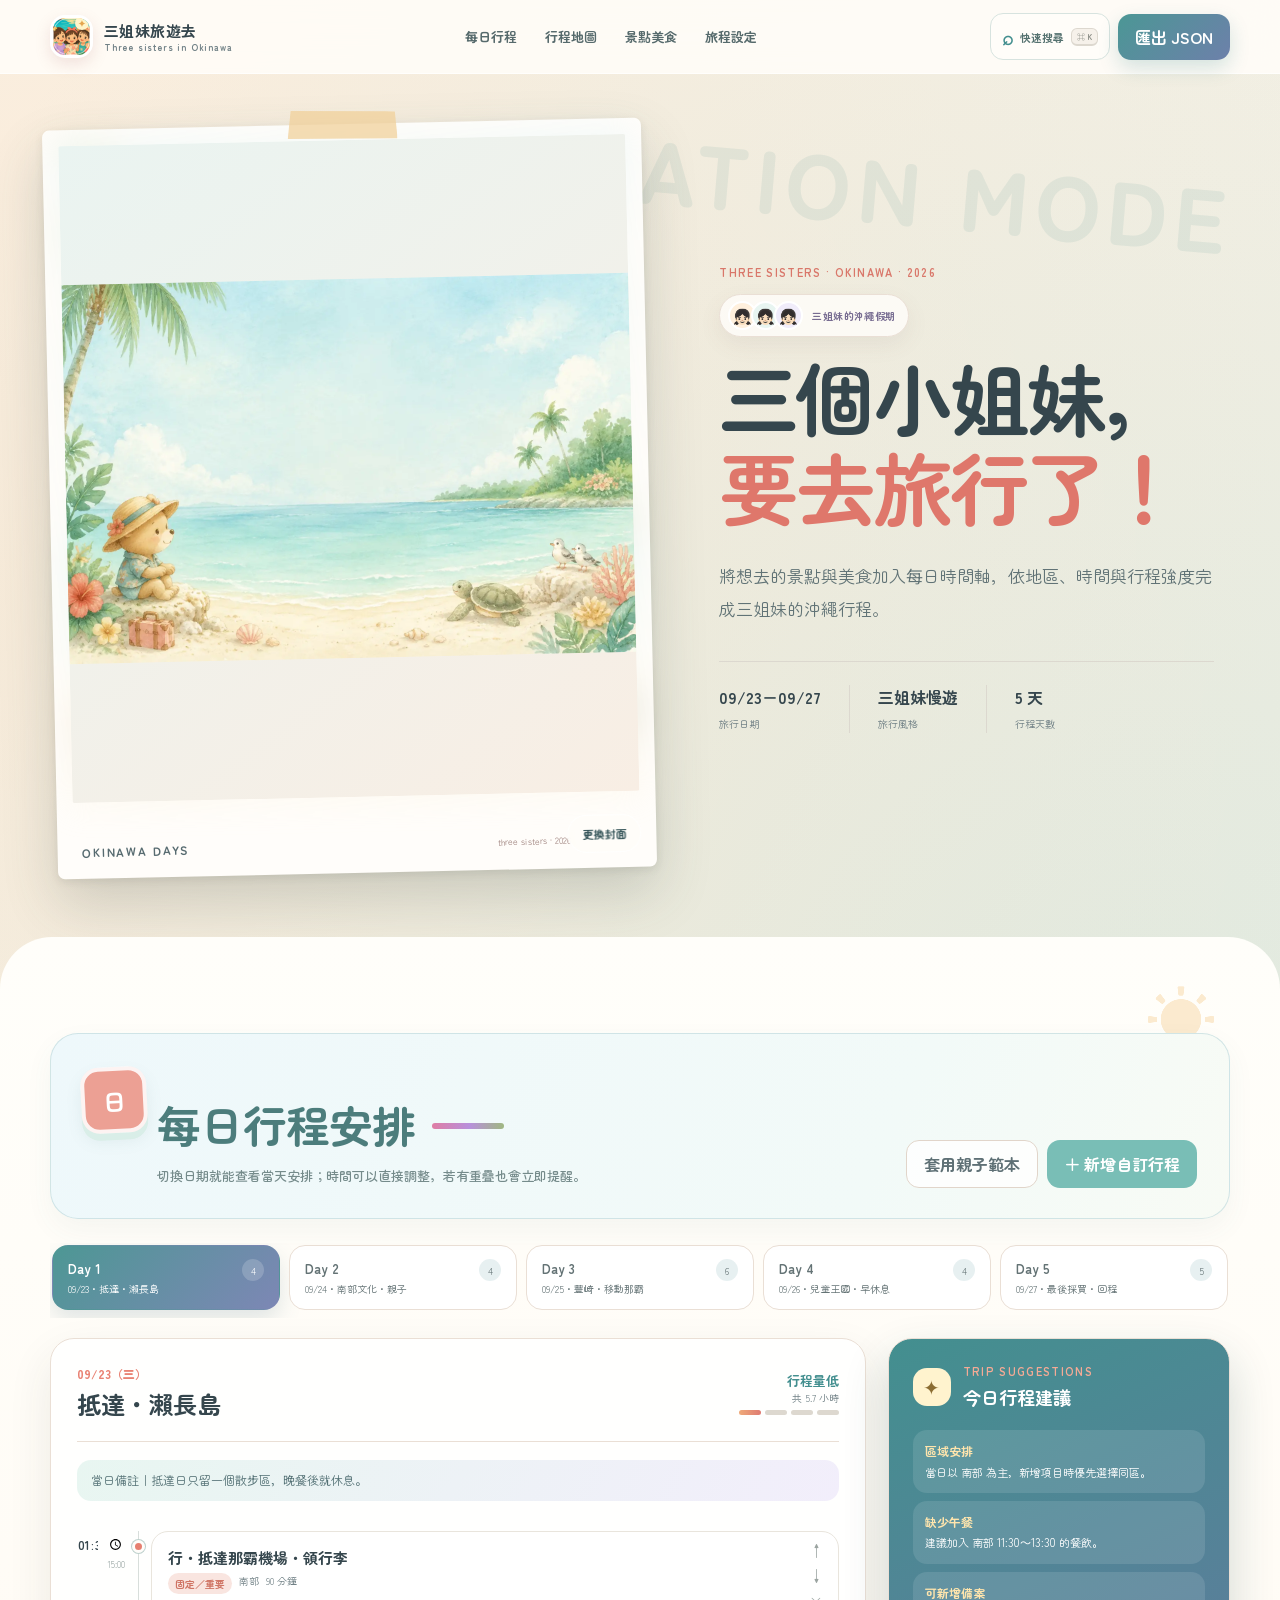
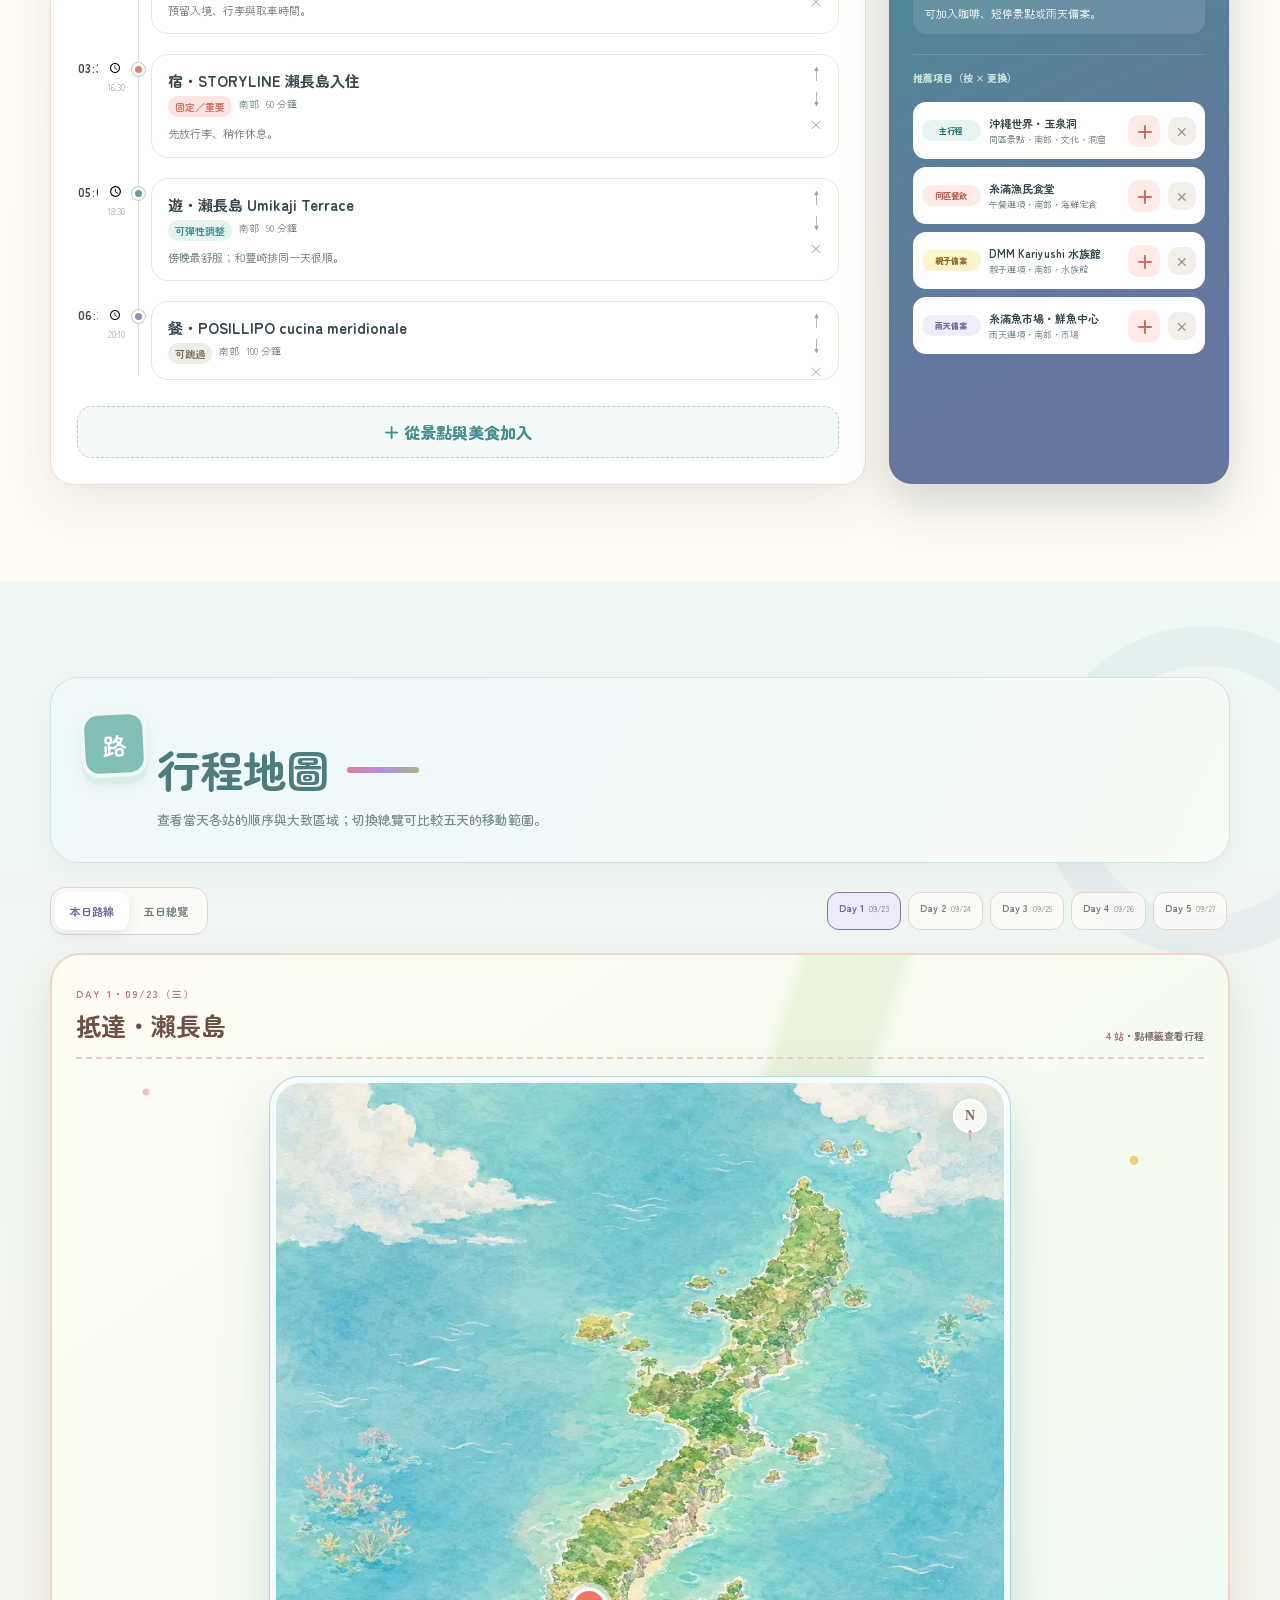
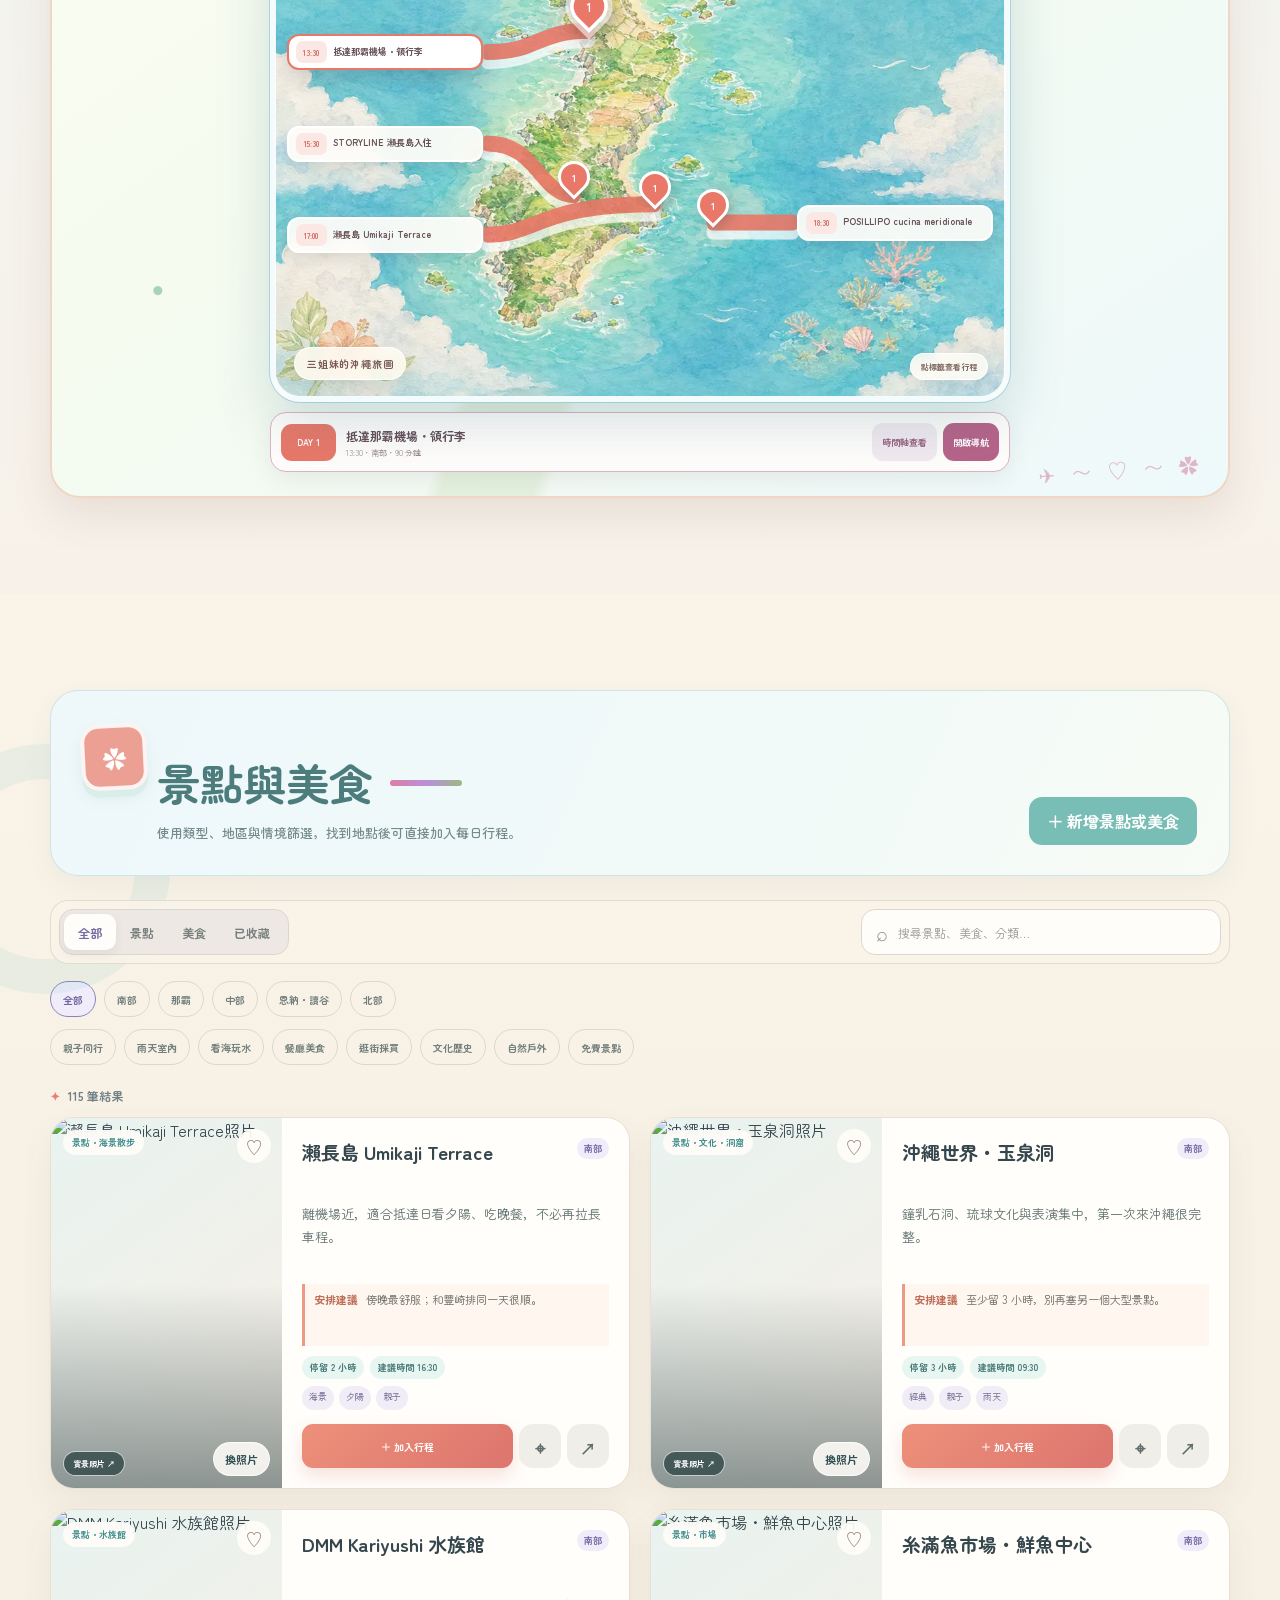
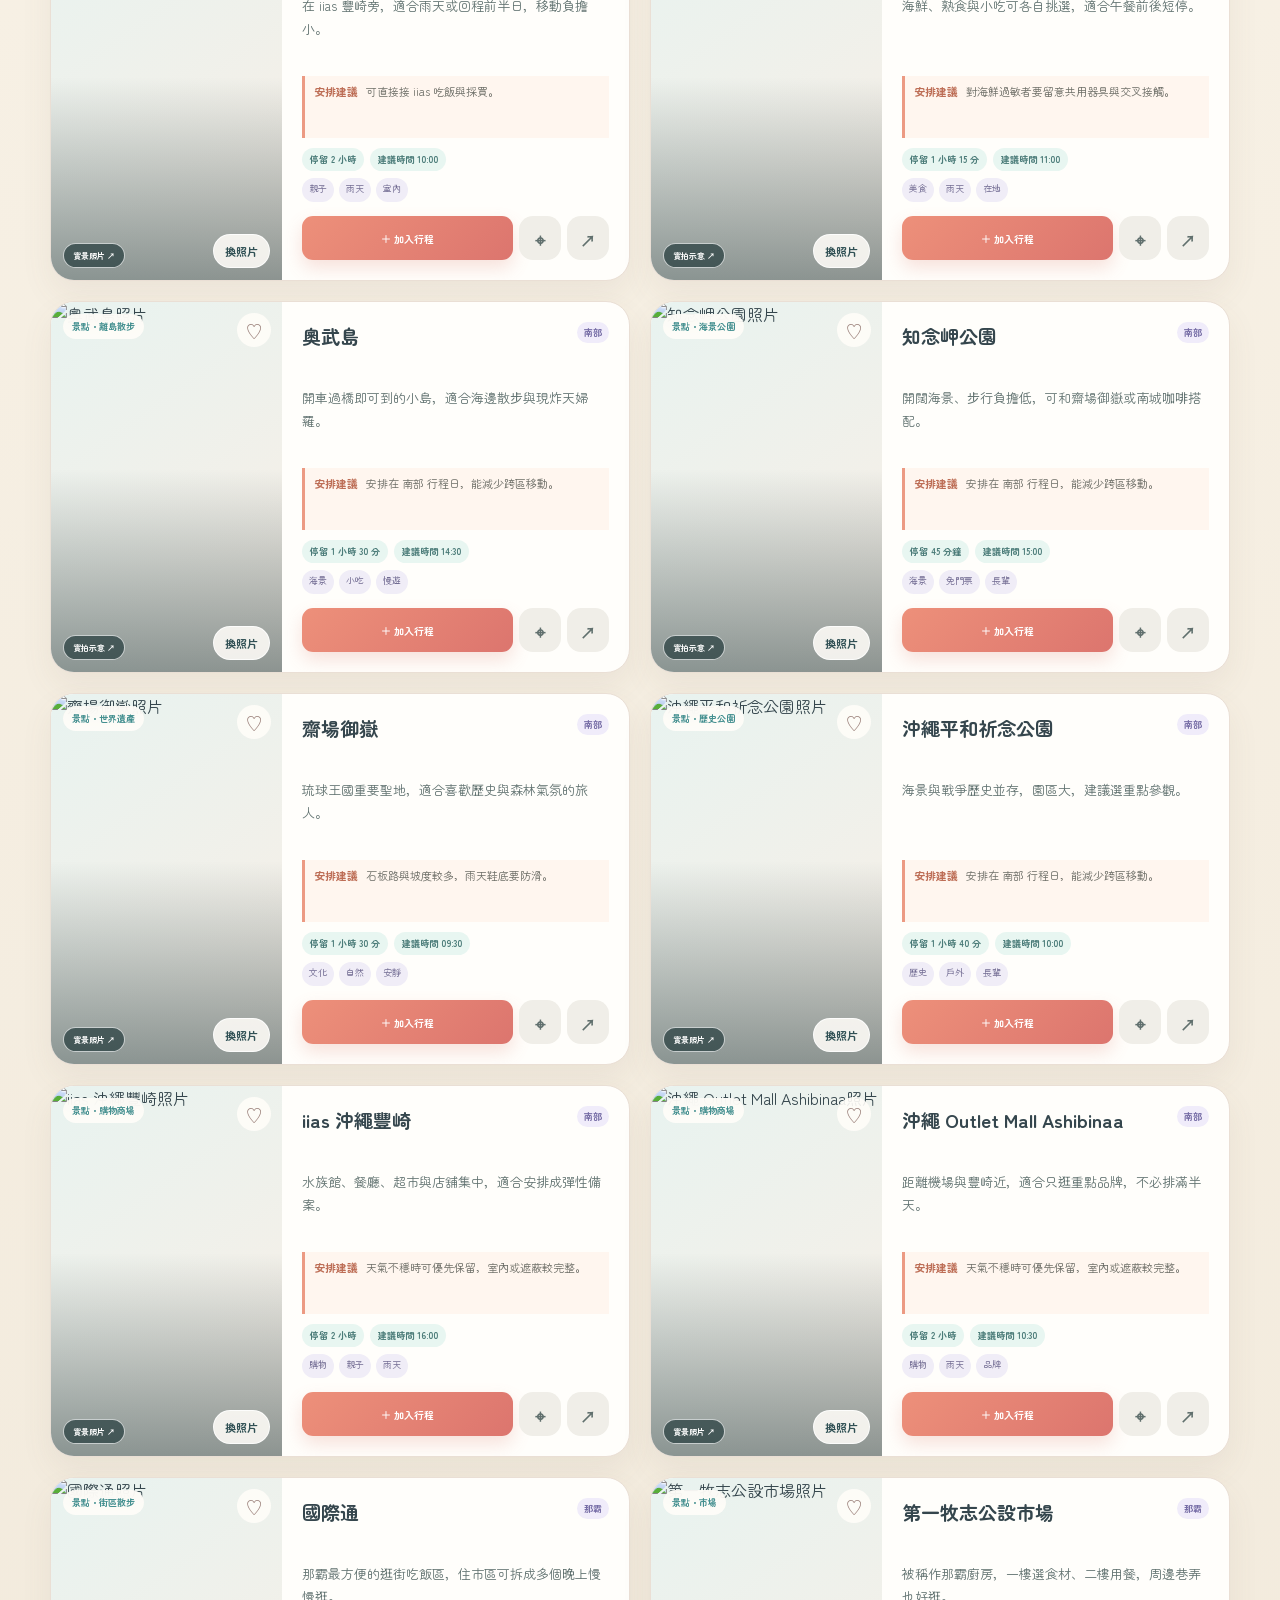
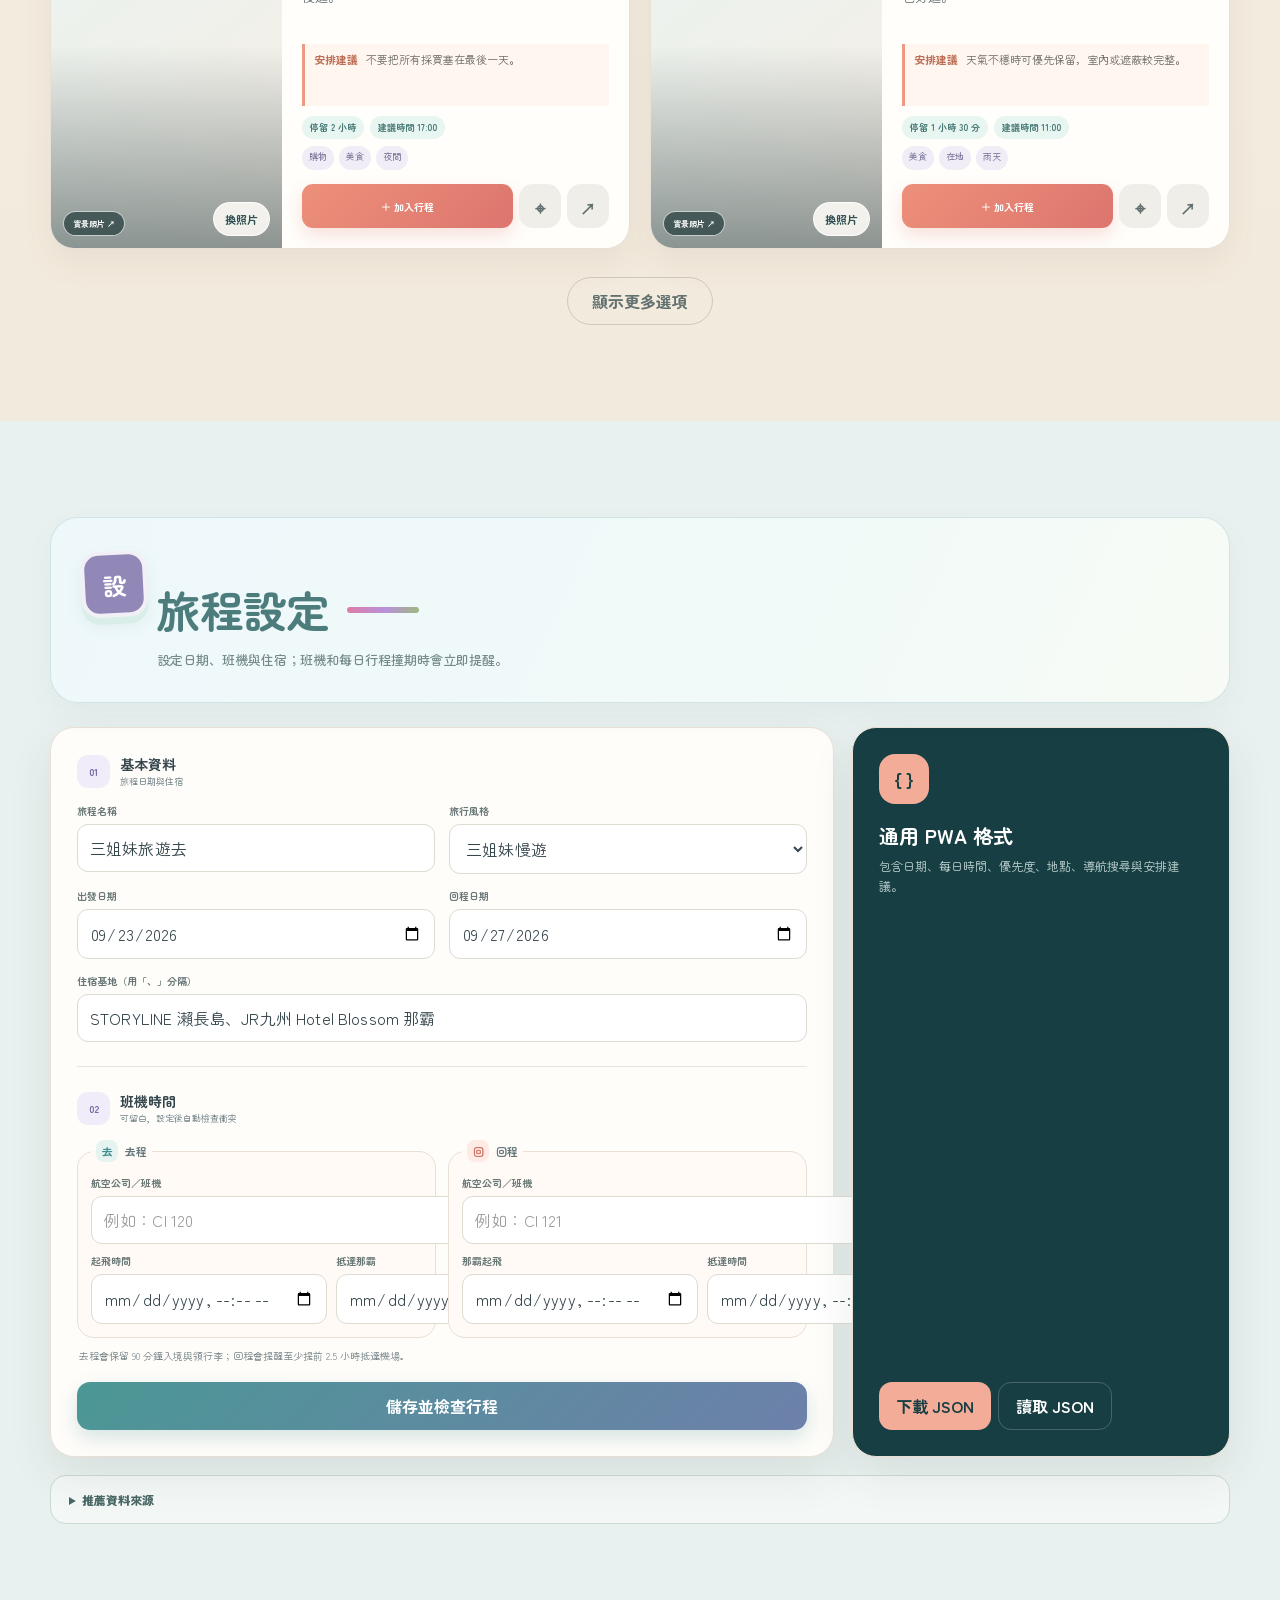
==== commit feda2629: "Add files via upload" ====
--- a/index.html
+++ b/index.html
@@ -9,7 +9,7 @@
   <meta name="apple-mobile-web-app-status-bar-style" content="default">
   <meta name="apple-mobile-web-app-title" content="三姐妹旅遊去">
   <link rel="manifest" href="./manifest.webmanifest">
-  <link rel="apple-touch-icon" href="./icons/icon-180.png">
+  <link rel="apple-touch-icon" href="./icons/icon-180.png?v=12">
   <link rel="preconnect" href="https://fonts.googleapis.com">
   <link rel="preconnect" href="https://fonts.gstatic.com" crossorigin>
   <link href="https://fonts.googleapis.com/css2?family=Zen+Maru+Gothic:wght@400;500;700;900&family=Noto+Sans+TC:wght@400;500;700&display=swap" rel="stylesheet">
@@ -18,13 +18,13 @@
 </head>
 <body>
   <header class="site-header">
-    <a class="brand" href="#top" aria-label="回到頁首"><span class="brand-mark">三</span><span>三姐妹旅遊去<small>Three sisters in Okinawa</small></span></a>
-    <nav class="top-nav" aria-label="主要導覽"><a href="#planner">每日行程</a><a href="#explore">景點美食</a><a href="#trip-settings">旅程設定</a></nav>
+    <a class="brand" href="#top" aria-label="回到頁首"><span class="brand-mark cute-brand-mark" aria-hidden="true"><img src="./icons/icon-180.png?v=12" alt=""><i>✦</i></span><span>三姐妹旅遊去<small>Three sisters in Okinawa</small></span></a>
+    <nav class="top-nav" aria-label="主要導覽"><a href="#planner">每日行程</a><a href="#route-map">行程地圖</a><a href="#explore">景點美食</a><a href="#trip-settings">旅程設定</a></nav>
     <div class="header-tools"><button class="quick-search-trigger" type="button" data-action="quick-search"><span>⌕</span> 快速搜尋 <kbd>⌘ K</kbd></button><button class="header-action" type="button" data-action="export">匯出 JSON</button></div>
   </header>
   <main id="top">
     <section class="hero" aria-labelledby="hero-title">
-      <div class="hero-photo" id="heroPhoto" role="img" aria-label="沖繩海景"><button class="photo-edit hero-photo-edit" type="button" data-photo-id="hero">更換封面</button></div>
+      <div class="hero-photo" id="heroPhoto"><img class="hero-photo-image" id="heroPhotoImage" src="./assets/okinawa-beach-animals-v2.webp" alt="沖繩旅遊封面"><span class="polaroid-tape" aria-hidden="true"></span><span class="polaroid-caption"><b>OKINAWA DAYS</b><small>three sisters · 2026</small></span><button class="photo-edit hero-photo-edit" type="button" data-photo-id="hero">更換封面</button></div>
       <div class="hero-copy">
         <p class="eyebrow">THREE SISTERS · OKINAWA · 2026</p><div class="sister-note" aria-label="三個小姐妹要去旅行了"><span>👧🏻</span><span>👧🏻</span><span>👧🏻</span><b>三姐妹的沖繩假期</b></div><h1 id="hero-title">三個小姐妹，<br><em>要去旅行了！</em></h1>
         <p>將想去的景點與美食加入每日時間軸，依地區、時間與行程強度完成三姐妹的沖繩行程。</p>
@@ -40,13 +40,26 @@
       <div class="planning-layout">
         <article class="timeline-card">
           <header class="timeline-head"><div><p id="activeDayDate">09/23（三）</p><h3 id="activeDayTitle">抵達・瀨長島</h3></div><div class="load-meter" id="loadMeter" aria-live="polite"></div></header>
-          <div class="day-note" id="dayNote"></div><div class="timeline" id="timeline"></div>
+          <div class="day-note" id="dayNote"></div><div class="flight-day-status" id="flightDayStatus" hidden></div><div class="timeline" id="timeline"></div>
           <button class="add-line" type="button" data-action="scroll-explore">＋ 從景點與美食加入</button>
         </article>
         <aside class="idea-panel" aria-labelledby="idea-title">
           <div class="idea-head"><span class="idea-spark">✦</span><div><p class="eyebrow">TRIP SUGGESTIONS</p><h3 id="idea-title">今日行程建議</h3></div></div>
           <div id="smartAdvice" class="smart-advice" aria-live="polite"></div><div id="smartSuggestions" class="smart-suggestions"></div>
         </aside>
+      </div>
+    </section>
+    <section class="route-map-section" id="route-map" aria-labelledby="route-map-heading">
+      <div class="section-heading compact-heading">
+        <div><p class="eyebrow">ROUTE MAP</p><h2 id="route-map-heading">行程地圖</h2><p>查看當天各站的順序與大致區域；切換總覽可比較五天的移動範圍。</p></div>
+      </div>
+      <div class="route-map-toolbar">
+        <div class="map-mode-switch" id="mapModeSwitch" aria-label="地圖顯示方式"><button class="active" type="button" data-map-mode="day">本日路線</button><button type="button" data-map-mode="all">五日總覽</button></div>
+        <div class="route-map-days" id="routeMapDays" aria-label="選擇地圖日期"></div>
+      </div>
+      <div class="storybook-map-shell" aria-live="polite">
+        <div class="storybook-map-heading"><div><span id="routeMapKicker">DAY 1</span><h3 id="routeMapTitle">抵達・瀨長島</h3></div><div class="storybook-map-legend"><b id="routeMapMeta">4 站</b>・點標籤查看行程</div></div>
+        <div class="dynamic-route-map" id="dynamicRouteMap"></div>
       </div>
     </section>
     <section class="explore-section" id="explore">
@@ -59,15 +72,19 @@
       <div class="library-grid" id="libraryGrid"></div><button class="show-more" id="showMore" type="button">顯示更多選項</button>
     </section>
     <section class="settings-section" id="trip-settings">
-      <div class="section-heading compact-heading"><div><p class="eyebrow">TRIP SETTINGS</p><h2>旅程設定與 JSON</h2><p>設定日期與住宿，並匯出或讀取通用行程 JSON。</p></div></div>
+      <div class="section-heading compact-heading"><div><p class="eyebrow">TRIP SETTINGS</p><h2>旅程設定</h2><p>設定日期、班機與住宿；班機和每日行程撞期時會立即提醒。</p></div></div>
       <div class="settings-grid">
-        <form class="settings-card" id="tripForm"><div class="field-grid"><label><span>旅程名稱</span><input id="tripTitle" required value="三姐妹旅遊去"></label><label><span>旅行風格</span><select id="tripStyle"><option value="三姐妹慢遊">三姐妹慢遊</option><option value="親子慢遊">親子慢遊</option><option value="經典初訪">經典初訪</option><option value="美食優先">美食優先</option><option value="自然放空">自然放空</option></select></label><label><span>出發日期</span><input id="startDate" type="date" required value="2026-09-23"></label><label><span>回程日期</span><input id="endDate" type="date" required value="2026-09-27"></label><label class="wide"><span>住宿基地（用「、」分隔）</span><input id="staysInput" value="STORYLINE 瀨長島、JR九州 Hotel Blossom 那霸"></label></div><button class="primary-button" type="submit">儲存旅程設定</button></form>
+        <form class="settings-card" id="tripForm">
+          <div class="settings-block"><div class="settings-block-title"><span>01</span><div><b>基本資料</b><small>旅程日期與住宿</small></div></div><div class="field-grid"><label><span>旅程名稱</span><input id="tripTitle" required value="三姐妹旅遊去"></label><label><span>旅行風格</span><select id="tripStyle"><option value="三姐妹慢遊">三姐妹慢遊</option><option value="親子慢遊">親子慢遊</option><option value="經典初訪">經典初訪</option><option value="美食優先">美食優先</option><option value="自然放空">自然放空</option></select></label><label><span>出發日期</span><input id="startDate" type="date" required value="2026-09-23"></label><label><span>回程日期</span><input id="endDate" type="date" required value="2026-09-27"></label><label class="wide"><span>住宿基地（用「、」分隔）</span><input id="staysInput" value="STORYLINE 瀨長島、JR九州 Hotel Blossom 那霸"></label></div></div>
+          <div class="settings-block flight-settings"><div class="settings-block-title"><span>02</span><div><b>班機時間</b><small>可留白，設定後自動檢查衝突</small></div></div><div class="flight-grid"><fieldset><legend><i>去</i> 去程</legend><div class="field-grid"><label class="wide"><span>航空公司／班機</span><input id="outboundFlight" placeholder="例如：CI 120"></label><label><span>起飛時間</span><input id="outboundDeparture" type="datetime-local"></label><label><span>抵達那霸</span><input id="outboundArrival" type="datetime-local"></label></div></fieldset><fieldset><legend><i>回</i> 回程</legend><div class="field-grid"><label class="wide"><span>航空公司／班機</span><input id="returnFlight" placeholder="例如：CI 121"></label><label><span>那霸起飛</span><input id="returnDeparture" type="datetime-local"></label><label><span>抵達時間</span><input id="returnArrival" type="datetime-local"></label></div></fieldset></div><p class="flight-help">去程會保留 90 分鐘入境與領行李；回程會提醒至少提前 2.5 小時抵達機場。</p></div>
+          <button class="primary-button save-trip-button" type="submit">儲存並檢查行程</button>
+        </form>
         <div class="export-card"><span class="export-icon">{ }</span><h3>通用 PWA 格式</h3><p>包含日期、每日時間、優先度、地點、導航搜尋與安排建議。</p><div class="export-actions"><button class="primary-button" type="button" data-action="export">下載 JSON</button><button class="secondary-button" type="button" data-action="import">讀取 JSON</button></div><input id="importFile" type="file" accept="application/json,.json" hidden></div>
       </div>
       <details class="source-note"><summary>推薦資料來源</summary><div><p>資料整理自沖繩官方觀光資訊、近期台灣旅遊部落格與 YouTube 行程分享。照片以地點實景為優先；沒有合適公開實景時，使用不同的同類型實拍示意並清楚標示。店家營業日、票價與預約規則可能變動，出發前請查看卡片上的來源與地圖。</p><div class="source-links" id="sourceLinks"></div></div></details>
     </section>
   </main>
-  <nav class="mobile-nav" aria-label="手機快速導覽"><a href="#planner"><span>▤</span>每日行程</a><button type="button" data-action="quick-search"><span>⌕</span>搜尋</button><a href="#explore"><span>♡</span>景點美食</a><button type="button" data-action="export"><span>↓</span>匯出</button></nav>
+  <nav class="mobile-nav" aria-label="手機快速導覽"><a href="#planner"><span aria-hidden="true"><svg viewBox="0 0 24 24"><path d="M6 5.5h12M6 9.8h12M6 14.2h12M6 18.5h8"/></svg></span>行程</a><a href="#route-map"><span aria-hidden="true"><svg viewBox="0 0 24 24"><circle cx="12" cy="12" r="6.2"/><path d="M12 2.5v4M12 17.5v4M2.5 12h4M17.5 12h4"/></svg></span>地圖</a><button type="button" data-action="quick-search"><span aria-hidden="true"><svg viewBox="0 0 24 24"><circle cx="10.5" cy="10.5" r="5.7"/><path d="m15 15 5 5"/></svg></span>搜尋</button><a href="#explore"><span aria-hidden="true"><svg viewBox="0 0 24 24"><path d="M20.3 8.7c0 5.1-8.3 10.3-8.3 10.3S3.7 13.8 3.7 8.7A4.5 4.5 0 0 1 12 6.3a4.5 4.5 0 0 1 8.3 2.4Z"/></svg></span>景點</a><a href="#trip-settings" aria-label="前往旅程設定"><span aria-hidden="true"><svg viewBox="0 0 24 24"><circle cx="12" cy="12" r="3.2"/><path d="M12 3.3v2.1M12 18.6v2.1M3.3 12h2.1M18.6 12h2.1M5.85 5.85l1.5 1.5M16.65 16.65l1.5 1.5M18.15 5.85l-1.5 1.5M7.35 16.65l-1.5 1.5"/></svg></span>設定</a></nav>
   <button class="floating-search" type="button" data-action="quick-search" aria-label="開啟快速搜尋"><span>⌕</span><b>快速搜尋</b><kbd>⌘K</kbd></button>
   <dialog id="scheduleDialog" class="app-dialog"><form method="dialog" id="scheduleForm"><button class="dialog-close" type="button" data-close-dialog aria-label="關閉視窗">×</button><p class="eyebrow">ADD TO ITINERARY</p><h2 id="scheduleTitle">加入行程</h2><div class="field-grid modal-fields"><label><span>安排日期</span><select id="scheduleDay"></select></label><label><span>開始時間</span><input id="scheduleTime" type="time" required></label><label><span>停留時間</span><select id="scheduleDuration"><option value="45">45 分鐘</option><option value="60">1 小時</option><option value="90" selected>1.5 小時</option><option value="120">2 小時</option><option value="180">3 小時</option><option value="240">4 小時</option></select></label><label><span>重要程度</span><select id="schedulePriority"><option value="flex">可彈性調整</option><option value="must">固定／重要</option><option value="optional">可跳過</option></select></label><label class="wide"><span>備註</span><input id="scheduleNote" placeholder="預約、過敏、兒童或交通提醒"></label></div><div class="dialog-actions"><button class="secondary-button" type="button" data-close-dialog>取消</button><button class="primary-button" type="submit" value="default">加入行程</button></div></form></dialog>
   <dialog id="customDialog" class="app-dialog"><form method="dialog" id="customForm"><button class="dialog-close" type="button" data-close-dialog aria-label="關閉視窗">×</button><p class="eyebrow">ADD A PLACE</p><h2>新增景點或美食</h2><div class="field-grid modal-fields"><label><span>名稱</span><input id="customName" required></label><label><span>類型</span><select id="customKind"><option value="spot">景點</option><option value="food">美食</option></select></label><label><span>地區</span><select id="customArea"><option>那霸</option><option>南部</option><option>中部</option><option>恩納・讀谷</option><option>北部</option></select></label><label><span>分類</span><input id="customCategory" placeholder="例如：海景咖啡、親子景點"></label><label class="wide"><span>簡介</span><input id="customDescription" placeholder="地點特色或安排方式"></label></div><div class="dialog-actions"><button class="secondary-button" type="button" data-close-dialog>取消</button><button class="primary-button" type="submit" value="default">新增地點</button></div></form></dialog>
--- a/styles.css
+++ b/styles.css
@@ -25,3 +25,48 @@
 /* Three Sisters travel identity */
 .sister-note{display:inline-flex;align-items:center;margin:0 0 16px;border:1px solid #eadfd5;border-radius:999px;padding:6px 12px 6px 8px;background:rgba(255,253,250,.84);box-shadow:0 8px 22px rgba(114,93,86,.08)}.sister-note span{display:grid;place-items:center;width:29px;height:29px;margin-right:-6px;border:2px solid #fff;border-radius:50%;background:#fff0dd;font-size:15px}.sister-note span:nth-child(2){background:#e8f5f1}.sister-note span:nth-child(3){margin-right:9px;background:#f0ecfa}.sister-note b{color:#776c91;font-size:10px;font-weight:700;letter-spacing:.04em}.hero-copy .eyebrow{margin-bottom:14px}.hero-copy h1{margin-bottom:0}.brand small{letter-spacing:.09em;text-transform:none}
 @media(max-width:680px){.sister-note{margin-bottom:14px}.sister-note span{width:27px;height:27px;font-size:14px}.sister-note b{font-size:9px}.hero h1{font-size:45px;line-height:1.13}}
+
+/* travel logo + flight-aware settings */
+.brand-mark{overflow:hidden;width:43px;height:43px;border-radius:15px;background:linear-gradient(145deg,#fff2d7,#f8d5d1);box-shadow:0 8px 18px rgba(112,91,90,.13)}.brand-mark svg{width:40px;height:40px;overflow:visible;fill:none;stroke:#62769b;stroke-width:2.35;stroke-linecap:round;stroke-linejoin:round}.brand-mark svg circle{fill:#fffdfa;stroke:#e27d72}.brand-mark svg circle:nth-of-type(2){fill:#fff0dc}.brand-mark svg circle:nth-of-type(3){fill:#e6f4ef}.brand-mark svg circle:nth-of-type(4){fill:#eeeafa}.brand-mark .brand-sun{fill:#f3c66d;stroke:#e8a955}.brand-mark .brand-route{stroke:#5c9d99;stroke-width:1.6;stroke-dasharray:2.5 3}.brand-mark .brand-plane{fill:#fff;stroke:#5c9d99;stroke-width:1.8}
+.settings-card{min-width:0}.settings-block+.settings-block{margin-top:24px;border-top:1px solid #ece4dc;padding-top:24px}.settings-block-title{display:flex;align-items:center;gap:10px;margin-bottom:15px}.settings-block-title>span{display:grid;place-items:center;width:33px;height:33px;border-radius:11px;background:var(--lavender-soft);color:#766da3;font-size:10px;font-weight:700}.settings-block-title b,.settings-block-title small{display:block}.settings-block-title b{font-size:14px}.settings-block-title small{margin-top:1px;color:var(--muted);font-size:9px}.flight-grid{display:grid;grid-template-columns:1fr 1fr;gap:12px}.flight-grid fieldset{min-width:0;margin:0;border:1px solid #eadfd5;border-radius:17px;padding:13px;background:#fffaf5}.flight-grid legend{padding:0 5px;color:#64767a;font-size:11px;font-weight:700}.flight-grid legend i{display:inline-grid;place-items:center;width:22px;height:22px;margin-right:4px;border-radius:8px;background:#e5f4f0;color:#438f8f;font-style:normal}.flight-grid fieldset:last-child legend i{background:#ffebe5;color:#cf7464}.flight-grid .field-grid{grid-template-columns:1fr 1fr;gap:9px}.flight-grid .field-grid .wide{grid-column:1/-1}.flight-help{margin:10px 2px 0;color:#778589;font-size:10px;line-height:1.6}.save-trip-button{width:100%;min-height:48px}.flight-day-status{display:grid;gap:7px;margin:12px 0 2px}.flight-day-status[hidden]{display:none}.flight-day-status>div{display:grid;grid-template-columns:auto 1fr;gap:2px 9px;align-items:center;border:1px solid #cfe2dc;border-radius:14px;padding:10px 12px;background:#f2faf7}.flight-day-status b{font-size:11px}.flight-day-status small{grid-column:2;color:#667b7c;font-size:9px;line-height:1.5}.flight-badge{grid-row:1/3;display:grid;place-items:center;min-width:38px;height:38px;border-radius:12px;background:#dff1eb;color:#347c78;font-size:9px;font-weight:700}.flight-badge::before{content:"✈";display:block;font-size:14px}.flight-badge.return{background:#ffebe5;color:#bd675b}.flight-conflict-label{display:block;margin-top:4px}
+@media(max-width:900px){.flight-grid{grid-template-columns:1fr 1fr}}
+@media(max-width:680px){
+ .site-header{padding-left:12px;padding-right:12px}.brand{min-width:0;gap:8px;font-size:12px;line-height:1.2}.brand>span:last-child{min-width:0;white-space:nowrap}.brand small{font-size:7.5px}.brand-mark{flex:0 0 38px;width:38px;height:38px;border-radius:13px}.brand-mark svg{width:36px;height:36px}
+ .settings-section{padding-left:14px;padding-right:14px}.settings-grid,.settings-card,.export-card,.settings-block,.field-grid,.flight-grid,.flight-grid fieldset{width:100%;max-width:100%;min-width:0}.settings-card,.export-card{padding:17px}.settings-block+.settings-block{margin-top:20px;padding-top:20px}.field-grid{display:grid;grid-template-columns:minmax(0,1fr)}.field-grid label,.field-grid input,.field-grid select{min-width:0;max-width:100%}.field-grid input,.field-grid select{font-size:16px}.flight-grid{grid-template-columns:minmax(0,1fr);gap:11px}.flight-grid .field-grid{grid-template-columns:minmax(0,1fr)}.flight-grid .field-grid .wide{grid-column:auto}.flight-grid fieldset{padding:12px}.flight-help{font-size:9px}.settings-card>.primary-button{margin-top:17px}.export-card{min-height:0}.export-actions{display:grid;grid-template-columns:1fr 1fr;width:100%;margin-top:16px;padding-top:0}.export-actions button{width:100%;min-width:0;padding-left:9px;padding-right:9px}.source-note{width:100%;max-width:100%;overflow:hidden}.source-note>div{overflow-wrap:anywhere}
+}
+@media(max-width:380px){.export-actions{grid-template-columns:1fr}.brand small{display:none}}
+
+/* real-polaroid cover; replacement photos always remain uncropped */
+.hero-photo{isolation:isolate;aspect-ratio:4/5;min-height:0;border:0;border-radius:7px;padding:16px 16px 76px;background:#fffdfa;box-shadow:0 25px 55px rgba(62,73,69,.2),0 3px 8px rgba(56,58,49,.1);overflow:visible;transform:rotate(-1.25deg)}.hero-photo::after{content:"";position:absolute;z-index:0;inset:16px 16px 76px;border:0;background:var(--hero-photo) center/cover no-repeat;filter:blur(15px);opacity:.18;transform:scale(1.02)}.hero-photo-image{position:absolute;z-index:1;inset:16px 16px 76px;width:calc(100% - 32px);height:calc(100% - 92px);border-radius:2px;background:linear-gradient(145deg,#eaf4f1,#f8eee4);object-fit:contain}.polaroid-tape{position:absolute;z-index:4;left:50%;top:-14px;width:112px;height:30px;background:rgba(241,208,153,.72);box-shadow:0 1px 3px rgba(91,71,51,.12);transform:translateX(-50%) rotate(2.5deg);clip-path:polygon(4% 7%,97% 0,100% 90%,2% 100%)}.polaroid-caption{position:absolute;z-index:2;left:24px;right:86px;bottom:20px;display:flex;align-items:baseline;justify-content:space-between;gap:10px;color:#576b70;transform:rotate(-.4deg)}.polaroid-caption b{font-size:12px;letter-spacing:.16em}.polaroid-caption small{color:#9a7d78;font-size:9px;white-space:nowrap}.hero-photo-edit{right:15px;top:auto;bottom:15px;z-index:5}.place-cover{background:linear-gradient(145deg,#e8f3f0,#f8eee5);background-image:none!important}.place-cover-image{position:absolute;z-index:0;inset:0;width:100%;height:100%;background:linear-gradient(145deg,#e8f3f0,#f8eee5);object-fit:contain}.place-cover::after{z-index:1;pointer-events:none}.place-kind,.save-button,.photo-edit,.photo-source{z-index:3}
+@media(max-width:680px){.hero-photo{aspect-ratio:4/5;min-height:0;border-radius:6px;padding:13px 13px 65px;transform:rotate(-.7deg)}.hero-photo::after{inset:13px 13px 65px}.hero-photo-image{inset:13px 13px 65px;width:calc(100% - 26px);height:calc(100% - 78px)}.polaroid-tape{top:-11px;width:92px;height:25px}.polaroid-caption{left:20px;right:76px;bottom:16px}.polaroid-caption b{font-size:10px}.polaroid-caption small{font-size:8px}.hero-photo-edit{right:12px;bottom:10px}}
+
+/* cute brand crop reuses the installed PWA artwork */
+.cute-brand-mark{position:relative;isolation:isolate;border:3px solid #fff;overflow:hidden;background:#fbe4d8;box-shadow:0 6px 15px rgba(178,112,99,.18)}.cute-brand-mark img{position:absolute;z-index:0;inset:0;width:100%;height:100%;object-fit:cover;object-position:50% 70%;transform:scale(1.62);transform-origin:50% 70%}.cute-brand-mark::after{content:"";position:absolute;z-index:1;inset:0;border-radius:inherit;box-shadow:inset 0 0 0 1px rgba(255,255,255,.55);pointer-events:none}.cute-brand-mark i{position:absolute;z-index:2;right:1px;top:-2px;display:grid;place-items:center;width:14px;height:14px;border-radius:50%;background:#fff4c8;color:#e4a64f;font-size:9px;font-style:normal;box-shadow:0 2px 5px rgba(105,77,55,.15)}
+
+/* synced route schematic: the old hand-drawn idea, simplified for planning */
+.route-map-section{position:relative;padding:96px max(28px,calc((100vw - 1180px)/2));background:linear-gradient(180deg,#edf7f4 0%,#f7f1e9 100%)}.route-map-section::before{content:"";position:absolute;right:-90px;top:45px;width:250px;height:250px;border:40px solid rgba(117,143,185,.08);border-radius:50%;pointer-events:none}.route-map-section .section-heading h2{color:#6f679d}.route-map-toolbar{position:relative;z-index:2;display:flex;align-items:center;justify-content:space-between;gap:14px;margin-bottom:18px}.map-mode-switch{display:inline-flex;flex:0 0 auto;border:1px solid #dcd7ce;border-radius:15px;padding:4px;background:rgba(255,253,250,.72)}.map-mode-switch button{min-height:38px;border:0;border-radius:11px;padding:8px 15px;background:transparent;color:#73817f;font-size:11px;font-weight:700;cursor:pointer}.map-mode-switch button.active{background:#fff;color:#6f679d;box-shadow:0 5px 14px rgba(89,81,111,.1)}.route-map-days{display:flex;justify-content:flex-end;gap:7px;min-width:0;overflow-x:auto;padding:3px;scrollbar-width:none}.route-map-days::-webkit-scrollbar{display:none}.route-map-days[hidden]{display:none}.route-map-days button{display:flex;align-items:baseline;gap:5px;flex:0 0 auto;min-height:38px;border:1px solid #ddd8cf;border-radius:12px;padding:7px 11px;background:rgba(255,253,250,.72);color:#71807e;cursor:pointer}.route-map-days button b{font-size:10px}.route-map-days button small{font-size:8px}.route-map-days button.active{border-color:#7d75aa;background:#eeeafa;color:#6d659a}.route-map-layout{position:relative;display:grid;grid-template-columns:minmax(0,1.08fr) minmax(310px,.92fr);gap:20px;align-items:stretch}.route-map-card,.route-map-panel{min-width:0;border:1px solid rgba(218,208,197,.88);border-radius:26px;background:rgba(255,253,250,.9);box-shadow:0 18px 45px rgba(70,90,87,.09)}.route-map-card{padding:22px;overflow:hidden}.route-map-head{display:flex;align-items:center;justify-content:space-between;gap:15px;margin-bottom:15px}.route-map-head small{display:block;margin-bottom:3px;color:#d57467;font-size:9px;font-weight:700;letter-spacing:.1em}.route-map-head h3{margin:0;font-size:21px;font-weight:700}.route-map-head>span{flex:0 0 auto;border-radius:999px;padding:7px 10px;background:#eeeafa;color:#6f679d;font-size:9px;font-weight:700}.route-map-canvas{position:relative;width:min(100%,440px);aspect-ratio:4/7;margin:0 auto;border:1px solid rgba(255,255,255,.92);border-radius:24px;background:linear-gradient(155deg,#a8dce1 0%,#e8f5ee 54%,#9fd3d8 100%);box-shadow:inset 0 0 0 1px rgba(255,255,255,.55),0 13px 30px rgba(52,120,129,.13);overflow:hidden}.route-map-canvas::before{content:"";position:absolute;inset:0;background:radial-gradient(circle at 15% 16%,rgba(255,255,255,.5) 0 2px,transparent 3px),radial-gradient(circle at 82% 28%,rgba(255,255,255,.45) 0 2px,transparent 3px);background-size:96px 92px,120px 120px;opacity:.45}.route-map-art{position:absolute;z-index:1;inset:0;width:100%;height:100%}.route-sea-lines{fill:none;stroke:rgba(255,255,255,.72);stroke-width:2.6;stroke-linecap:round}.route-sun circle{fill:#fff1b8;stroke:none}.route-sun path{fill:none;stroke:#fff1b8;stroke-width:3;stroke-linecap:round}.route-coast-sketch{fill:none;stroke:#fff9dc;stroke-width:4;stroke-dasharray:6 9;opacity:.72}.route-island{fill:url(#routeIslandGradient);stroke:#fff9dc;stroke-width:8;stroke-linejoin:round}.route-region-labels text{fill:#57787a;font-family:"Zen Maru Gothic",sans-serif;font-size:10px;font-weight:700;paint-order:stroke;stroke:rgba(255,255,255,.82);stroke-width:4px}.route-line-path{fill:none;stroke:#fff;stroke-width:3.8;stroke-linecap:round;stroke-linejoin:round;stroke-dasharray:4 7;filter:drop-shadow(0 2px 2px rgba(74,104,104,.24))}.route-line-joint{fill:#fff;stroke:#6c8991;stroke-width:1}.route-map-pins{position:absolute;z-index:3;inset:0}.route-map-pin{position:absolute;left:var(--map-x);top:var(--map-y);display:grid;place-items:center;width:34px;height:34px;border:4px solid rgba(255,255,255,.95);border-radius:50% 50% 50% 10px;background:var(--map-color);color:#fff;box-shadow:0 5px 11px rgba(54,75,76,.25);transform:translate(-50%,-50%) rotate(-45deg);cursor:pointer;transition:.18s}.route-map-pin>span{font-size:10px;font-weight:700;transform:rotate(45deg)}.route-map-pin>b{position:absolute;left:44px;top:50%;display:none;width:max-content;max-width:150px;border:1px solid rgba(226,216,205,.85);border-radius:10px;padding:6px 8px;background:rgba(255,253,250,.95);color:#45585c;font-size:9px;font-weight:700;line-height:1.35;box-shadow:0 6px 16px rgba(65,76,72,.12);transform:translateY(-50%) rotate(45deg);pointer-events:none}.route-map-pin.selected{z-index:5;width:40px;height:40px;box-shadow:0 0 0 4px rgba(255,255,255,.35),0 7px 15px rgba(54,75,76,.28)}.route-map-pin.selected>b,.route-map-pin.day-pin>b{display:block}.route-map-pin.day-pin{width:38px;height:38px;border-radius:50%;transform:translate(-50%,-50%)}.route-map-pin.day-pin>span{transform:none}.route-map-pin.day-pin>b{left:44px;transform:translateY(-50%);max-width:120px}.route-map-north,.route-map-scale{position:absolute;z-index:4;border-radius:999px;background:rgba(255,253,250,.82);color:#62787b;font-size:8px;font-weight:700;backdrop-filter:blur(8px)}.route-map-north{right:12px;top:12px;padding:7px 9px}.route-map-scale{left:12px;bottom:12px;padding:6px 9px}.route-map-panel{display:flex;flex-direction:column;padding:20px;overflow:hidden}.route-map-summary{display:grid;grid-template-columns:42px minmax(0,1fr);gap:11px;align-items:center;margin-bottom:13px;border-radius:16px;padding:12px;background:linear-gradient(120deg,#edf7f3,#f2eff9)}.route-summary-icon{display:grid;place-items:center;width:42px;height:42px;border-radius:14px;background:#fff;color:#6f679d;font-size:19px}.route-map-summary b,.route-map-summary small{display:block}.route-map-summary b{font-size:12px}.route-map-summary small{margin-top:2px;color:#72817f;font-size:9px;line-height:1.5}.route-map-list{display:grid;align-content:start;gap:7px;max-height:500px;overflow:auto;padding:2px 4px 2px 1px;scrollbar-width:thin}.route-stop-row,.route-day-row{display:grid;align-items:center;width:100%;min-height:58px;border:1px solid #ebe4dc;border-radius:15px;padding:8px 10px;background:#fff;text-align:left;cursor:pointer;transition:.16s}.route-stop-row{grid-template-columns:29px 42px minmax(0,1fr);gap:8px}.route-day-row{grid-template-columns:38px minmax(0,1fr) auto;gap:10px}.route-stop-row:hover,.route-day-row:hover,.route-stop-row.selected{border-color:#cfc6df;background:#faf8ff}.route-stop-row i,.route-day-row i{display:grid;place-items:center;width:27px;height:27px;border-radius:9px;background:var(--day-color);color:#fff;font-size:9px;font-style:normal;font-weight:700}.route-day-row i{width:36px;height:36px;border-radius:12px}.route-stop-row time{color:#5f9390;font-size:10px;font-weight:700}.route-stop-row span,.route-day-row span{min-width:0}.route-stop-row b,.route-stop-row small,.route-day-row b,.route-day-row small{display:block}.route-stop-row b,.route-day-row b{overflow:hidden;color:#46575b;font-size:11px;text-overflow:ellipsis;white-space:nowrap}.route-stop-row small,.route-day-row small{margin-top:2px;overflow:hidden;color:#899491;font-size:8px;text-overflow:ellipsis;white-space:nowrap}.route-day-row em{color:#8b839d;font-size:9px;font-style:normal;font-weight:700}.route-map-detail{margin-top:auto;padding-top:14px}.route-map-detail>div:first-child{border-top:1px solid #ece5dd;padding-top:13px}.route-map-detail small,.route-map-detail b{display:block}.route-map-detail small{color:#9a8580;font-size:8px}.route-map-detail b{margin-top:3px;font-size:11px;line-height:1.5}.route-map-detail p{margin:0;border-radius:13px;padding:11px;background:#fff7ec;color:#7d7163;font-size:9px;line-height:1.6}.route-detail-actions{display:grid;grid-template-columns:1fr 1fr;gap:7px;margin-top:10px}.route-detail-actions button,.route-detail-actions a{display:grid;place-items:center;min-height:42px;border:0;border-radius:12px;padding:8px;text-decoration:none;font-size:10px;font-weight:700;cursor:pointer}.route-detail-actions button{background:#eeeafa;color:#6e669b}.route-detail-actions a{background:linear-gradient(135deg,#4d9895,#7184ad);color:#fff}.route-map-empty{display:grid;gap:3px;border:1px dashed #d7cfc5;border-radius:15px;padding:28px 16px;color:#74817f;text-align:center}.route-map-empty b{font-size:12px}.route-map-empty span{font-size:9px}.timeline-item.map-focused .timeline-body{animation:routeTimelineFocus 1.7s ease}@keyframes routeTimelineFocus{0%,100%{box-shadow:none}35%{border-color:#8d82b6;box-shadow:0 0 0 4px rgba(141,130,182,.18),0 12px 24px rgba(70,82,98,.12);transform:translateY(-3px)}}
+
+/* keep every editable field in the same soft rounded type family */
+button,input,select,textarea,option{font-family:"Zen Maru Gothic","Noto Sans TC",sans-serif}input,select,textarea{font-weight:400;letter-spacing:.01em}input::placeholder,textarea::placeholder{color:#9c9b9a;font-family:"Zen Maru Gothic","Noto Sans TC",sans-serif;font-weight:400;opacity:1}input[type="date"],input[type="time"],input[type="datetime-local"]{font-variant-numeric:tabular-nums;font-feature-settings:"tnum" 1;color:var(--ink)}
+
+@media(max-width:980px){.route-map-layout{grid-template-columns:minmax(0,1fr) minmax(290px,.8fr)}.route-map-canvas{width:min(100%,400px)}}
+@media(max-width:760px){.route-map-section{padding:68px 14px}.route-map-section .section-heading{margin-bottom:20px}.route-map-toolbar{display:block}.map-mode-switch{width:100%}.map-mode-switch button{flex:1}.route-map-days{justify-content:flex-start;margin-top:9px;margin-right:-14px;padding-right:14px}.route-map-layout{grid-template-columns:minmax(0,1fr);gap:13px}.route-map-card,.route-map-panel{border-radius:21px}.route-map-card{padding:14px}.route-map-head{margin:3px 2px 12px}.route-map-head h3{font-size:18px}.route-map-canvas{width:min(100%,390px)}.route-map-panel{padding:14px}.route-map-list{max-height:none}.route-map-pin>b{left:42px;max-width:118px;font-size:8px}.route-detail-actions{position:static}.mobile-nav{grid-template-columns:repeat(5,minmax(0,1fr))}.mobile-nav a,.mobile-nav button{min-width:0;padding-left:2px;padding-right:2px;font-size:8px}.mobile-nav span{font-size:17px}.field-grid input,.field-grid select,.photo-dialog input{font-size:16px;font-weight:400;line-height:1.4}.field-grid label span,.photo-dialog label>span{font-weight:700}}
+@media(max-width:390px){.route-map-pin.selected>b,.route-map-pin.day-pin>b{display:none}.route-map-card{padding:12px}.route-map-panel{padding:12px}.route-stop-row{grid-template-columns:28px 39px minmax(0,1fr);gap:6px;padding-left:8px;padding-right:8px}.route-map-scale{font-size:7px}}
+
+/* real Okinawa map: numbered pins on the map, names stay in the itinerary list */
+.route-principles{display:flex;flex-wrap:wrap;gap:8px;margin:-8px 0 20px}.route-principles span{border:1px solid rgba(221,213,204,.9);border-radius:999px;padding:7px 11px;background:rgba(255,253,250,.75);color:#687a7c;font-size:9px;font-weight:700}.real-map-canvas{width:100%;max-width:none;height:560px;aspect-ratio:auto;border-radius:21px;background:#d9ebe7}.route-leaflet-map{position:absolute;z-index:2;inset:0;width:100%;height:100%;font-family:"Zen Maru Gothic","Noto Sans TC",sans-serif}.route-map-loading{position:absolute;z-index:6;inset:0;display:grid;place-content:center;justify-items:center;gap:10px;background:linear-gradient(145deg,#dcedea,#f4eee2);color:#607779;font-size:10px}.route-map-loading[hidden]{display:none}.route-map-loading span{width:31px;height:31px;border:3px solid rgba(79,146,145,.18);border-top-color:#4f9291;border-radius:50%;animation:routeMapLoading .85s linear infinite}@keyframes routeMapLoading{to{transform:rotate(1turn)}}.real-map-canvas .route-map-scale{z-index:500;left:10px;bottom:10px;border:1px solid rgba(255,255,255,.8);box-shadow:0 4px 13px rgba(51,75,76,.12);pointer-events:none}.leaflet-control-zoom a{font-family:Arial,sans-serif!important;color:#596d70!important}.leaflet-control-attribution{font-size:7px!important;background:rgba(255,255,255,.76)!important}.leaflet-tile-pane{filter:saturate(.82) contrast(.94) brightness(1.04)}.route-numbered-marker{border:0!important;background:transparent!important}.route-numbered-marker>span{position:relative;display:grid;place-items:center;width:34px;height:34px;border:3px solid #fff;border-radius:50% 50% 50% 10px;background:var(--marker-color);color:#fff;font-size:10px;font-weight:700;box-shadow:0 5px 13px rgba(44,69,72,.32);transform:rotate(-45deg)}.route-numbered-marker>span::before{content:"";position:absolute;inset:-6px;border:2px solid transparent;border-radius:50%;transition:.18s}.route-numbered-marker>span.selected{width:39px;height:39px;margin:-3px 0 0 -3px;box-shadow:0 7px 16px rgba(44,69,72,.38)}.route-numbered-marker>span.selected::before{border-color:rgba(255,255,255,.88);box-shadow:0 0 0 3px color-mix(in srgb,var(--marker-color) 24%,transparent)}.route-numbered-marker>span{line-height:1}.route-numbered-marker>span::after{content:attr(data-label);transform:rotate(45deg)}.route-numbered-marker>span{color:transparent}.route-numbered-marker>span::after{color:#fff}.route-map-card{background:#fffdf9}.route-map-panel{background:rgba(255,253,250,.95)}
+@media(max-width:760px){.route-principles{display:grid;grid-template-columns:repeat(3,minmax(0,1fr));gap:5px;margin-top:-5px}.route-principles span{display:grid;place-items:center;min-height:42px;padding:6px;text-align:center;font-size:8px}.real-map-canvas{height:430px;border-radius:18px}.route-map-card{padding:12px}.route-map-head{padding:2px 3px}.leaflet-control-attribution{max-width:58%;white-space:normal;text-align:right;line-height:1.2}.route-map-panel{padding-top:13px}}
+@media(max-width:390px){.real-map-canvas{height:400px}.route-principles span{font-size:7.5px}}
+
+/* reference-version storybook map, connected to the new planner data */
+.storybook-map-shell{position:relative;isolation:isolate;overflow:hidden;padding:24px;border:2px solid #efd6c5;border-radius:30px;background:linear-gradient(145deg,#fffdf4,#f5fbef 52%,#eef9fb);box-shadow:0 18px 42px rgba(128,93,73,.12)}.storybook-map-shell::before{content:"";position:absolute;z-index:-2;inset:0;background:radial-gradient(circle at 8% 12%,#f7bfd3 0 3px,transparent 4px),radial-gradient(circle at 92% 18%,#f2d17b 0 4px,transparent 5px),radial-gradient(circle at 9% 82%,#a9d2ba 0 4px,transparent 5px),linear-gradient(108deg,transparent 0 48%,rgba(191,218,167,.28) 49% 55%,transparent 56%)}.storybook-map-shell::after{content:"✈︎  〜  ♡  〜  ✿";position:absolute;right:24px;bottom:12px;color:#d893ad;font-size:20px;letter-spacing:5px;opacity:.65;transform:rotate(-4deg)}.storybook-map-heading{position:relative;z-index:2;display:flex;justify-content:space-between;align-items:flex-end;gap:18px;margin-bottom:18px;padding-bottom:14px;border-bottom:2px dashed #e8cfc1}.storybook-map-heading span{color:#c86c8f;font-size:10px;font-weight:700;letter-spacing:2px}.storybook-map-heading h3{margin:4px 0 0;color:#6f5046;font-size:25px;font-weight:700}.storybook-map-legend{color:#806d62;font-size:10px;font-weight:700}.storybook-map-legend b{color:#b66582}.dynamic-route-map{position:relative;z-index:1;display:block;max-width:740px;margin:0 auto;padding:0}.cute-map-stage.premium-map-bg{position:relative;min-height:0;aspect-ratio:4/5;overflow:hidden;border:6px solid rgba(255,255,255,.9);border-radius:30px;background:#8ed9e9 url("./assets/old-storybook-map.webp") center/cover no-repeat;box-shadow:0 22px 55px rgba(52,112,124,.2),0 0 0 1px #badfe3;isolation:isolate}.cute-map-stage.premium-map-bg::after{content:"三姐妹的沖繩旅圖";position:absolute;z-index:2;left:18px;bottom:16px;border:1px solid rgba(255,255,255,.85);border-radius:999px;padding:8px 12px;background:rgba(255,252,244,.88);color:#795c57;font-size:10px;font-weight:700;letter-spacing:.08em;box-shadow:0 8px 24px rgba(48,92,99,.15);backdrop-filter:blur(7px)}.map-north-label{position:absolute;z-index:2;right:17px;top:16px;display:grid;place-items:center;width:34px;height:34px;border:2px solid rgba(255,255,255,.9);border-radius:50%;background:rgba(255,253,247,.82);color:#88685f;font:700 14px/1 Georgia,serif;box-shadow:0 5px 15px rgba(50,91,99,.13)}.map-north-label::after{content:"↑";position:absolute;top:24px;color:#d17383;font-size:18px}.map-hint{position:absolute;z-index:2;right:16px;bottom:16px;border:1px solid rgba(255,255,255,.85);border-radius:999px;padding:7px 10px;background:rgba(255,253,247,.82);color:#7f6863;font-size:8px;font-weight:700;box-shadow:0 5px 15px rgba(50,91,99,.12);backdrop-filter:blur(7px)}.cute-map-pin{position:absolute;z-index:6;left:var(--pin-x);top:var(--pin-y);display:flex;width:32px;height:39px;border:0;padding:0;background:transparent;color:#654a50;box-shadow:none;overflow:visible;transform:translate(-16px,-34px);cursor:pointer;transition:.18s}.cute-map-pin:hover,.cute-map-pin:focus{z-index:30;outline:none;transform:translate(-16px,-38px) scale(1.08)}.cute-map-pin.is-selected{z-index:30;transform:translate(-16px,-40px) scale(1.18);filter:drop-shadow(0 6px 7px rgba(61,55,50,.25))}.map-pin-drop{position:relative;display:grid;place-items:center;flex:0 0 32px;width:32px;height:32px;border:3px solid #fff;border-radius:50% 50% 50% 0;background:var(--pin-color);box-shadow:0 5px 12px rgba(59,66,61,.26);transform:rotate(-45deg)}.map-pin-drop i{color:#fff;font-size:10px;font-style:normal;font-weight:700;transform:rotate(45deg)}.cute-map-pin.is-selected .map-pin-drop{box-shadow:0 0 0 4px rgba(255,255,255,.58),0 7px 16px rgba(59,66,61,.3)}.cute-map-empty{position:absolute;z-index:3;left:50%;top:50%;transform:translate(-50%,-50%);border:2px dashed #a16d5b;border-radius:17px;padding:14px 17px;background:#fffaf0;color:#795d51;text-align:center;font-size:11px;font-weight:700}.map-callout-lines{position:absolute;z-index:3;inset:0;width:100%;height:100%;pointer-events:none;overflow:visible}.map-callout-lines path{fill:none!important;stroke:var(--line-color,#7e6863)!important;stroke-width:1.75!important;stroke-dasharray:none!important;stroke-linecap:round;stroke-linejoin:round;opacity:.9;filter:drop-shadow(0 1px 0 rgba(255,255,255,.8))}.all-days .map-callout-lines path{stroke-width:1.25!important;opacity:.56}.map-arrow-label{position:absolute;z-index:8;top:var(--label-y);display:grid;grid-template-columns:auto minmax(0,1fr);align-items:center;gap:6px;width:27%;min-height:34px;transform:translateY(-50%);border:2px solid rgba(255,255,255,.94);border-radius:12px;padding:5px 7px;background:rgba(255,253,249,.92);color:#654f55;text-align:left;cursor:pointer;box-shadow:0 6px 15px rgba(68,78,73,.14);backdrop-filter:blur(7px)}.map-arrow-label.left{left:1.5%}.map-arrow-label.right{right:1.5%}.map-arrow-label span{display:grid;place-items:center;min-width:31px;height:22px;border-radius:7px;background:color-mix(in srgb,var(--day-color) 18%,#fff);color:color-mix(in srgb,var(--day-color) 82%,#694d56);font-size:8px;font-weight:700}.map-arrow-label b{min-width:0;overflow:hidden;text-overflow:ellipsis;white-space:nowrap;font-size:9px;line-height:1.2}.map-arrow-label:hover,.map-arrow-label:focus,.map-arrow-label.is-selected{z-index:25;outline:none;border-color:var(--day-color);background:#fff;box-shadow:0 8px 20px rgba(73,67,66,.2)}.map-arrow-label.compact{width:23%;min-height:24px;gap:4px;border-width:1.5px;border-radius:9px;padding:3px 5px}.map-arrow-label.compact.left{left:.8%}.map-arrow-label.compact.right{right:.8%}.map-arrow-label.compact span{min-width:25px;height:18px;border-radius:6px;font-size:7px}.map-arrow-label.compact b{font-size:8px}.all-days .map-pin-drop{width:25px;height:25px;flex-basis:25px}.all-days .cute-map-pin{width:25px;height:31px}.all-days .map-pin-drop i{font-size:8px}.map-pin-info{display:grid;grid-template-columns:auto minmax(0,1fr) auto;align-items:center;gap:10px;margin-top:10px;border:1px solid #eadce1;border-radius:16px;padding:10px;background:#fffdfb;box-shadow:0 8px 22px rgba(93,66,80,.08);opacity:.75}.map-pin-info.show{border-color:#dab4c4;opacity:1}.map-pin-info-day{display:grid;place-items:center;min-width:55px;height:37px;border-radius:11px;background:#c5b9bd;color:#fff;font-size:9px;font-weight:700}.map-pin-info-copy{min-width:0}.map-pin-info-copy b{display:block;overflow:hidden;color:#654e58;font-size:12px;text-overflow:ellipsis;white-space:nowrap}.map-pin-info-copy small{display:block;margin-top:3px;color:#9b858e;font-size:8px}.map-pin-actions{display:flex;gap:6px}.map-pin-actions button,.map-pin-actions a{display:grid;place-items:center;min-height:38px;border:0;border-radius:11px;padding:8px 10px;text-decoration:none;font-size:9px;font-weight:700;white-space:nowrap;cursor:pointer}.map-pin-actions button{background:#f2eaf0;color:#97627c}.map-pin-actions a{background:#b86389;color:#fff}
+@media(max-width:760px){.storybook-map-shell{padding:14px;border-radius:23px}.storybook-map-heading{display:block;margin-bottom:12px}.storybook-map-heading h3{font-size:20px}.storybook-map-legend{margin-top:6px}.cute-map-stage.premium-map-bg{border-width:4px;border-radius:23px}.map-pin-drop{flex-basis:27px;width:27px;height:27px}.cute-map-pin{width:27px;height:33px;transform:translate(-13px,-29px)}.cute-map-pin:hover,.cute-map-pin:focus{transform:translate(-13px,-32px) scale(1.08)}.cute-map-pin.is-selected{transform:translate(-13px,-34px) scale(1.16)}.map-callout-lines path{stroke-width:1.45!important}.all-days .map-callout-lines path{stroke-width:1.05!important;opacity:.5}.map-arrow-label{width:28%;min-height:27px;gap:3px;border-width:1.5px;border-radius:9px;padding:3px 4px}.map-arrow-label.left{left:1%}.map-arrow-label.right{right:1%}.map-arrow-label span{min-width:25px;height:19px;font-size:7px}.map-arrow-label b{font-size:7px}.map-arrow-label.compact{width:24%;min-height:21px;padding:2px 3px;gap:2px}.map-arrow-label.compact span{min-width:20px;height:16px;font-size:6px}.map-arrow-label.compact b{font-size:6.5px}.all-days .map-pin-drop{width:21px;height:21px;flex-basis:21px}.all-days .cute-map-pin{width:21px;height:26px}.map-pin-info{grid-template-columns:auto minmax(0,1fr);gap:8px;padding:9px}.map-pin-actions{grid-column:1/-1;display:grid;grid-template-columns:1fr 1fr;width:100%}.map-pin-actions>*{width:100%;min-height:40px}.map-pin-info-day{min-width:48px;height:34px}.map-pin-info-copy b{font-size:11px}.map-hint{right:10px;bottom:10px}.cute-map-stage.premium-map-bg::after{left:10px;bottom:10px;font-size:9px}.map-north-label{right:10px;top:10px}}
+@media(max-width:390px){.storybook-map-shell{padding:10px}.map-arrow-label{width:29%}.map-arrow-label span{display:none}.map-arrow-label.compact{width:25%}.map-arrow-label.compact span{display:grid}.map-arrow-label.compact b{font-size:6px}.map-hint{display:none}.cute-map-stage.premium-map-bg::after{padding:6px 8px}.map-pin-info-copy small{white-space:normal}}
+
+/* geometrically centered mobile navigation icons */
+@media(max-width:760px){.mobile-nav{align-items:stretch;overflow:hidden}.mobile-nav a,.mobile-nav button{display:grid;grid-template-rows:28px 13px;align-content:center;justify-items:center;min-width:0;min-height:55px;margin:0;border-radius:12px;padding:0;line-height:1;text-align:center;-webkit-appearance:none;appearance:none}.mobile-nav a:focus-visible,.mobile-nav button:focus-visible{outline:2px solid rgba(67,143,143,.25);outline-offset:-2px;background:#f1f0eb}.mobile-nav span{display:grid;place-items:center;width:28px;height:28px;margin:0;color:var(--teal);font-size:0;line-height:0}.mobile-nav span svg{display:block;width:21px;height:21px;overflow:visible;fill:none;stroke:currentColor;stroke-width:1.75;stroke-linecap:round;stroke-linejoin:round}.mobile-nav a,.mobile-nav button{font-size:8px;font-weight:700}}
+
+/* calm section headers inspired by the reference layout */
+.planner-section>.section-heading,.route-map-section>.section-heading,.explore-section>.section-heading,.settings-section>.section-heading{position:relative;align-items:flex-end;min-height:186px;margin-bottom:24px;border:1px solid rgba(194,220,222,.7);border-radius:28px;padding:34px 32px 30px 106px;background:linear-gradient(115deg,#eef8fb 0%,#f2faf8 70%,#f8fbf5 100%);box-shadow:0 11px 28px rgba(71,111,110,.055);overflow:hidden}.planner-section>.section-heading::after,.route-map-section>.section-heading::after,.explore-section>.section-heading::after,.settings-section>.section-heading::after{position:absolute;left:30px;top:33px;display:grid;place-items:center;width:58px;height:58px;border:4px solid rgba(255,255,255,.88);border-radius:18px;background:#eca094;color:#fff;font-size:24px;font-weight:700;box-shadow:0 7px 0 #d9eee8,0 8px 16px rgba(95,127,124,.1);transform:rotate(-3deg)}.planner-section>.section-heading::after{content:"日"}.route-map-section>.section-heading::after{content:"路";background:#82bdb6}.explore-section>.section-heading::after{content:"✿"}.settings-section>.section-heading::after{content:"設";background:#9188b8}.planner-section>.section-heading .eyebrow,.route-map-section>.section-heading .eyebrow,.explore-section>.section-heading .eyebrow,.settings-section>.section-heading .eyebrow{display:none}.planner-section>.section-heading h2,.route-map-section>.section-heading h2,.explore-section>.section-heading h2,.settings-section>.section-heading h2{display:flex;align-items:center;gap:18px;margin:0 0 14px;color:#4c7d7c;font-size:clamp(31px,3.4vw,45px);font-weight:700;letter-spacing:-.025em}.planner-section>.section-heading h2::after,.route-map-section>.section-heading h2::after,.explore-section>.section-heading h2::after,.settings-section>.section-heading h2::after{content:"";flex:0 0 72px;height:6px;border-radius:999px;background:linear-gradient(90deg,#df7da4,#b890dc 52%,#9fb881)}.planner-section>.section-heading>div>p:last-child,.route-map-section>.section-heading>div>p:last-child,.explore-section>.section-heading>div>p:last-child,.settings-section>.section-heading>div>p:last-child{max-width:690px;color:#758b8b;font-size:13px;font-weight:500;line-height:1.85}.planner-section>.section-heading .heading-actions,.explore-section>.section-heading>.secondary-button{align-self:flex-end;margin-left:auto}.planner-section>.section-heading .heading-actions .primary-button,.explore-section>.section-heading>.secondary-button{border-color:transparent!important;background:#79beb6!important;color:#fff!important;box-shadow:none}.planner-section>.section-heading .heading-actions .secondary-button{background:rgba(255,255,255,.82)}
+@media(max-width:760px){.planner-section>.section-heading,.route-map-section>.section-heading,.explore-section>.section-heading,.settings-section>.section-heading{display:block;min-height:0;border-radius:22px;padding:24px 17px 20px 82px}.planner-section>.section-heading::after,.route-map-section>.section-heading::after,.explore-section>.section-heading::after,.settings-section>.section-heading::after{left:17px;top:22px;width:48px;height:48px;border-radius:15px;font-size:20px}.planner-section>.section-heading h2,.route-map-section>.section-heading h2,.explore-section>.section-heading h2,.settings-section>.section-heading h2{gap:10px;margin-bottom:10px;font-size:29px;line-height:1.25}.planner-section>.section-heading h2::after,.route-map-section>.section-heading h2::after,.explore-section>.section-heading h2::after,.settings-section>.section-heading h2::after{flex-basis:44px;height:5px}.planner-section>.section-heading>div>p:last-child,.route-map-section>.section-heading>div>p:last-child,.explore-section>.section-heading>div>p:last-child,.settings-section>.section-heading>div>p:last-child{font-size:11px;line-height:1.75}.planner-section>.section-heading .heading-actions{grid-template-columns:1fr;margin-top:15px;margin-left:0}.planner-section>.section-heading .heading-actions button,.explore-section>.section-heading>.secondary-button{width:100%;min-height:42px;margin-top:12px}.route-map-section>.section-heading,.settings-section>.section-heading{padding-bottom:24px}}
+@media(max-width:390px){.planner-section>.section-heading,.route-map-section>.section-heading,.explore-section>.section-heading,.settings-section>.section-heading{padding-left:75px}.planner-section>.section-heading::after,.route-map-section>.section-heading::after,.explore-section>.section-heading::after,.settings-section>.section-heading::after{left:14px}.planner-section>.section-heading h2,.route-map-section>.section-heading h2,.explore-section>.section-heading h2,.settings-section>.section-heading h2{font-size:26px}.planner-section>.section-heading h2::after,.route-map-section>.section-heading h2::after,.explore-section>.section-heading h2::after,.settings-section>.section-heading h2::after{flex-basis:34px}}
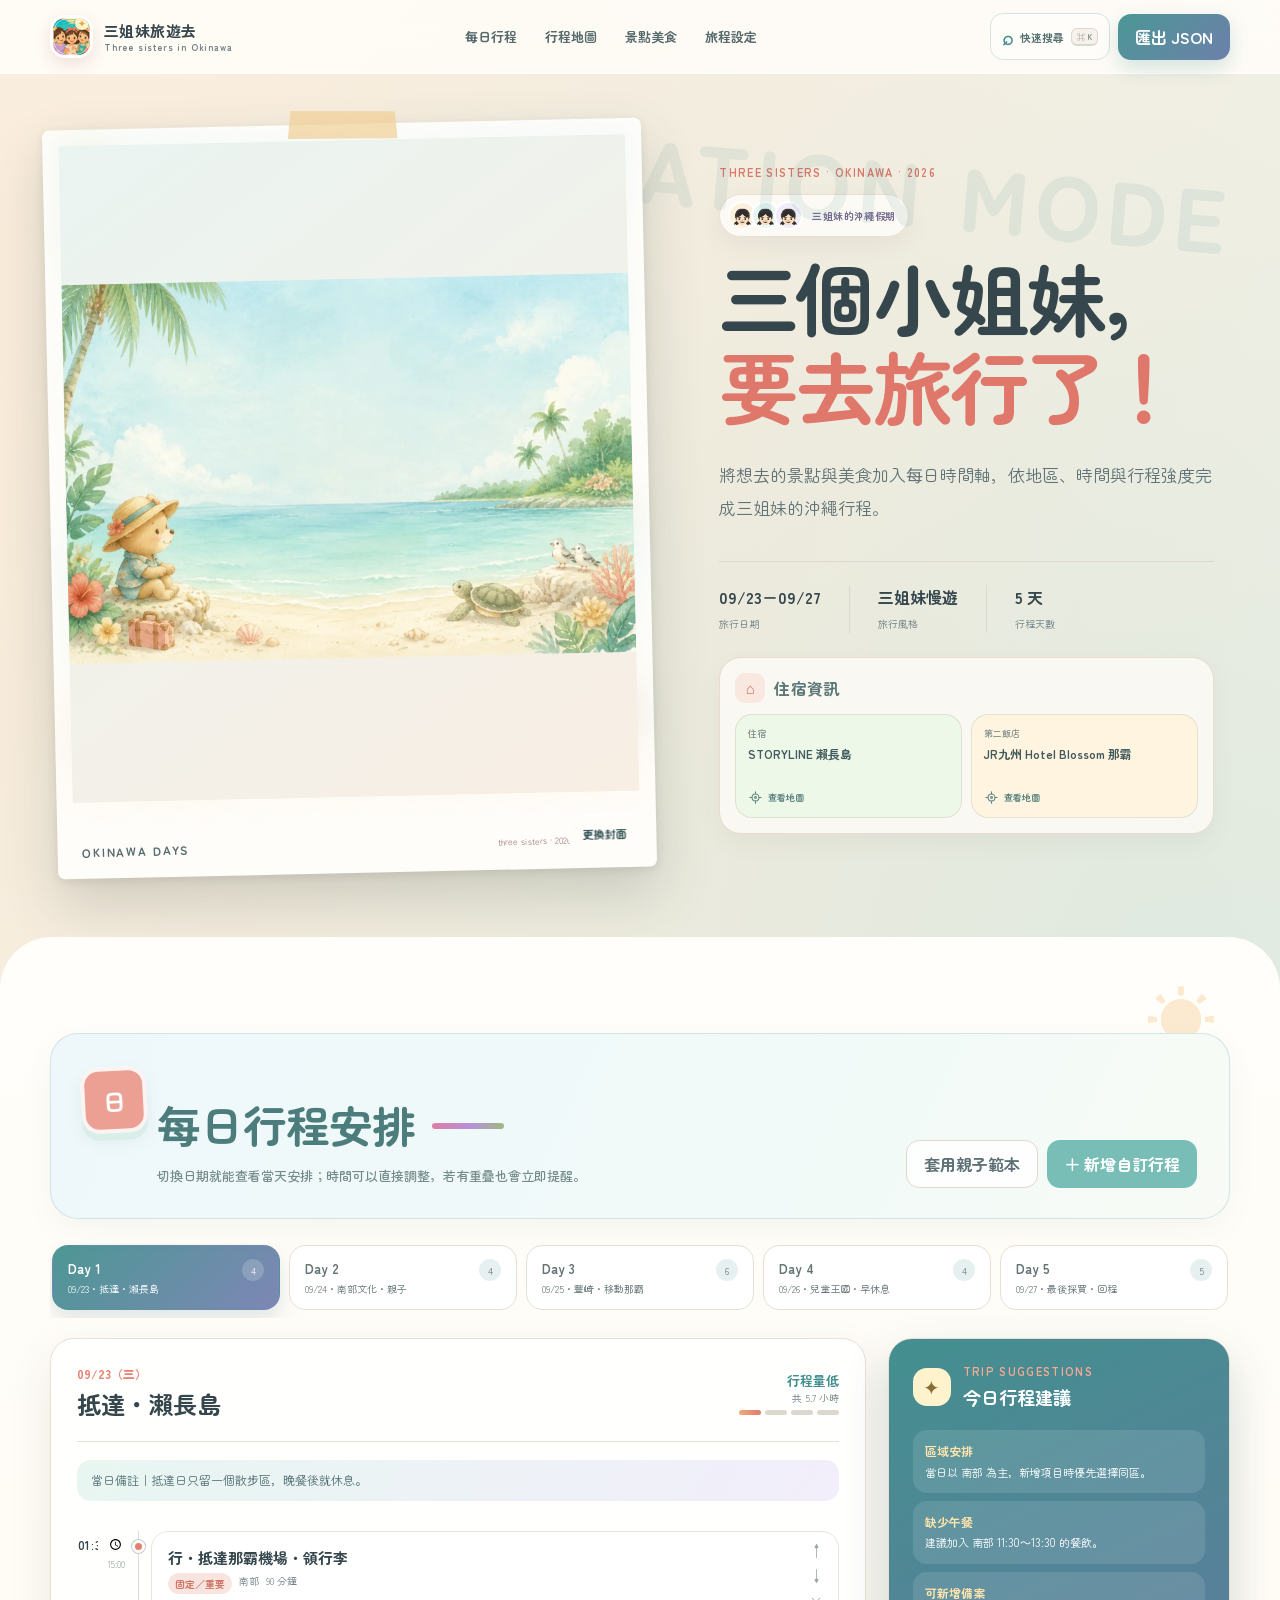
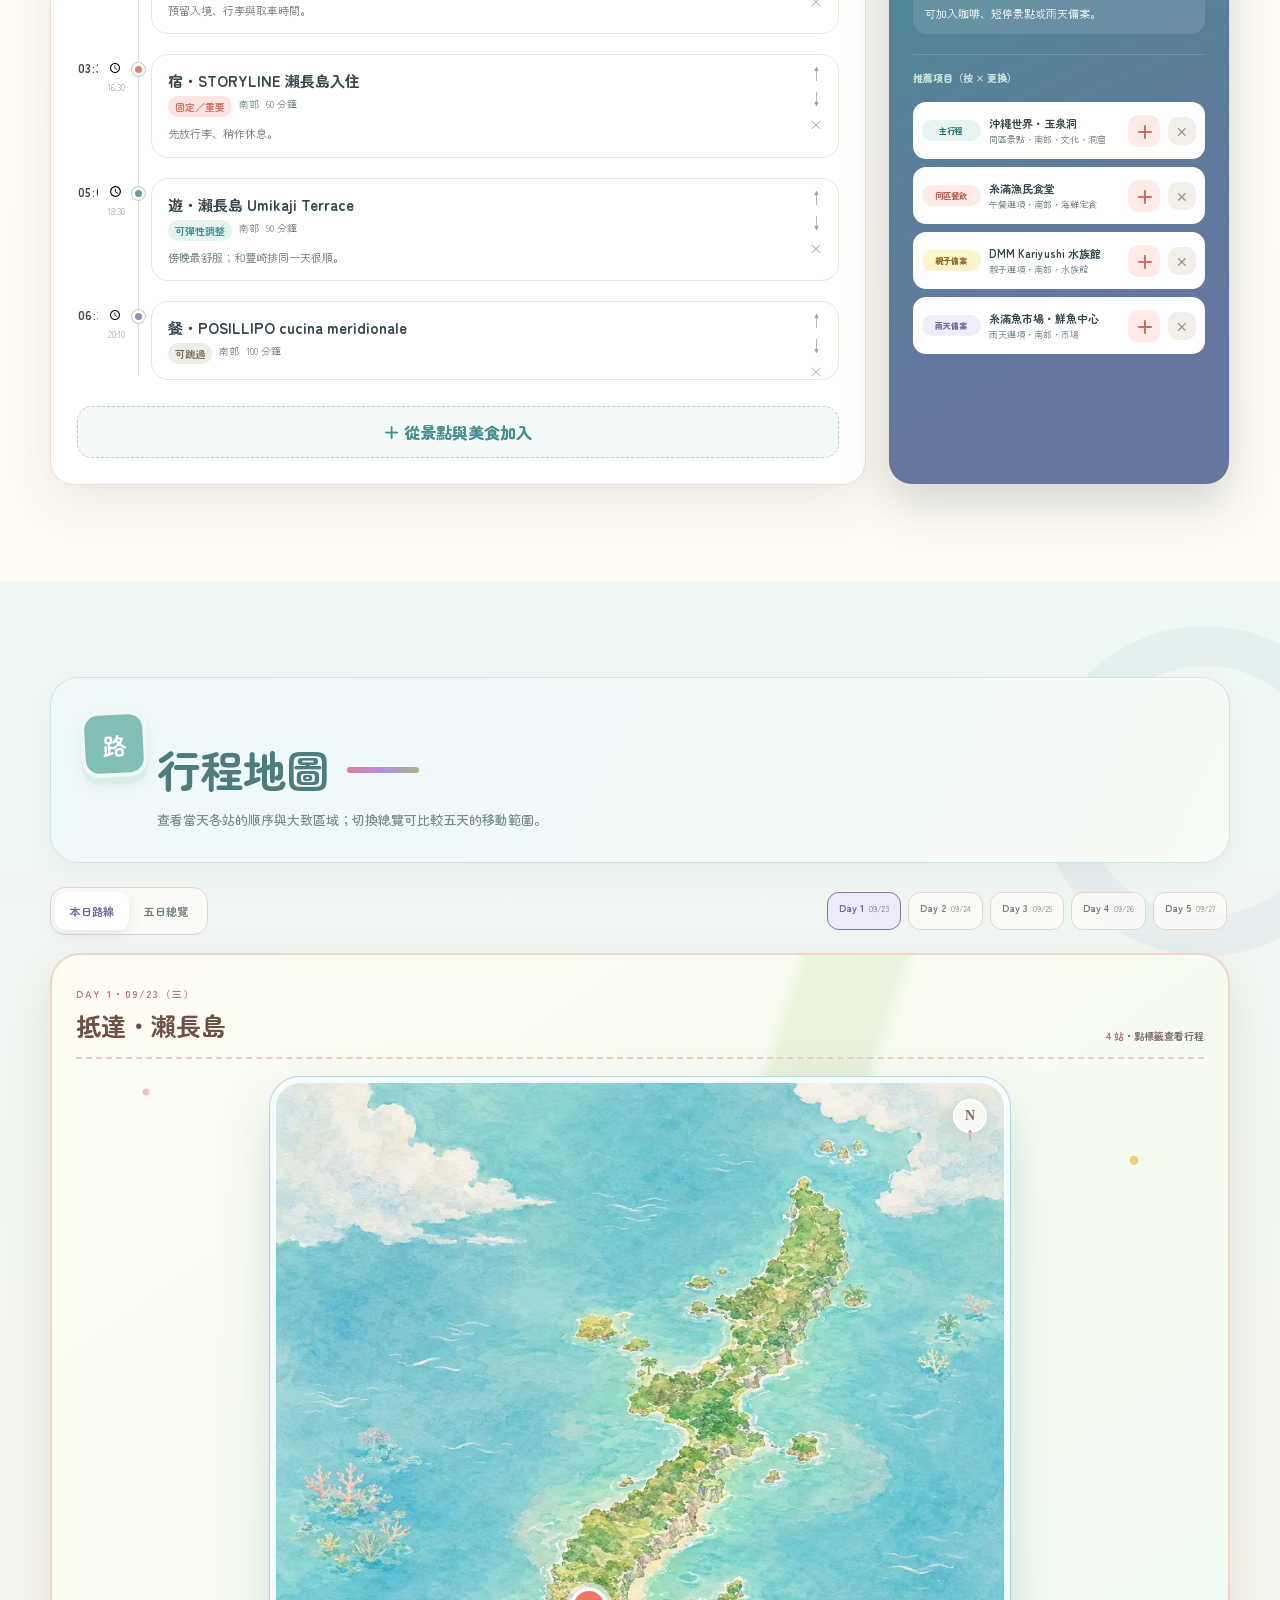
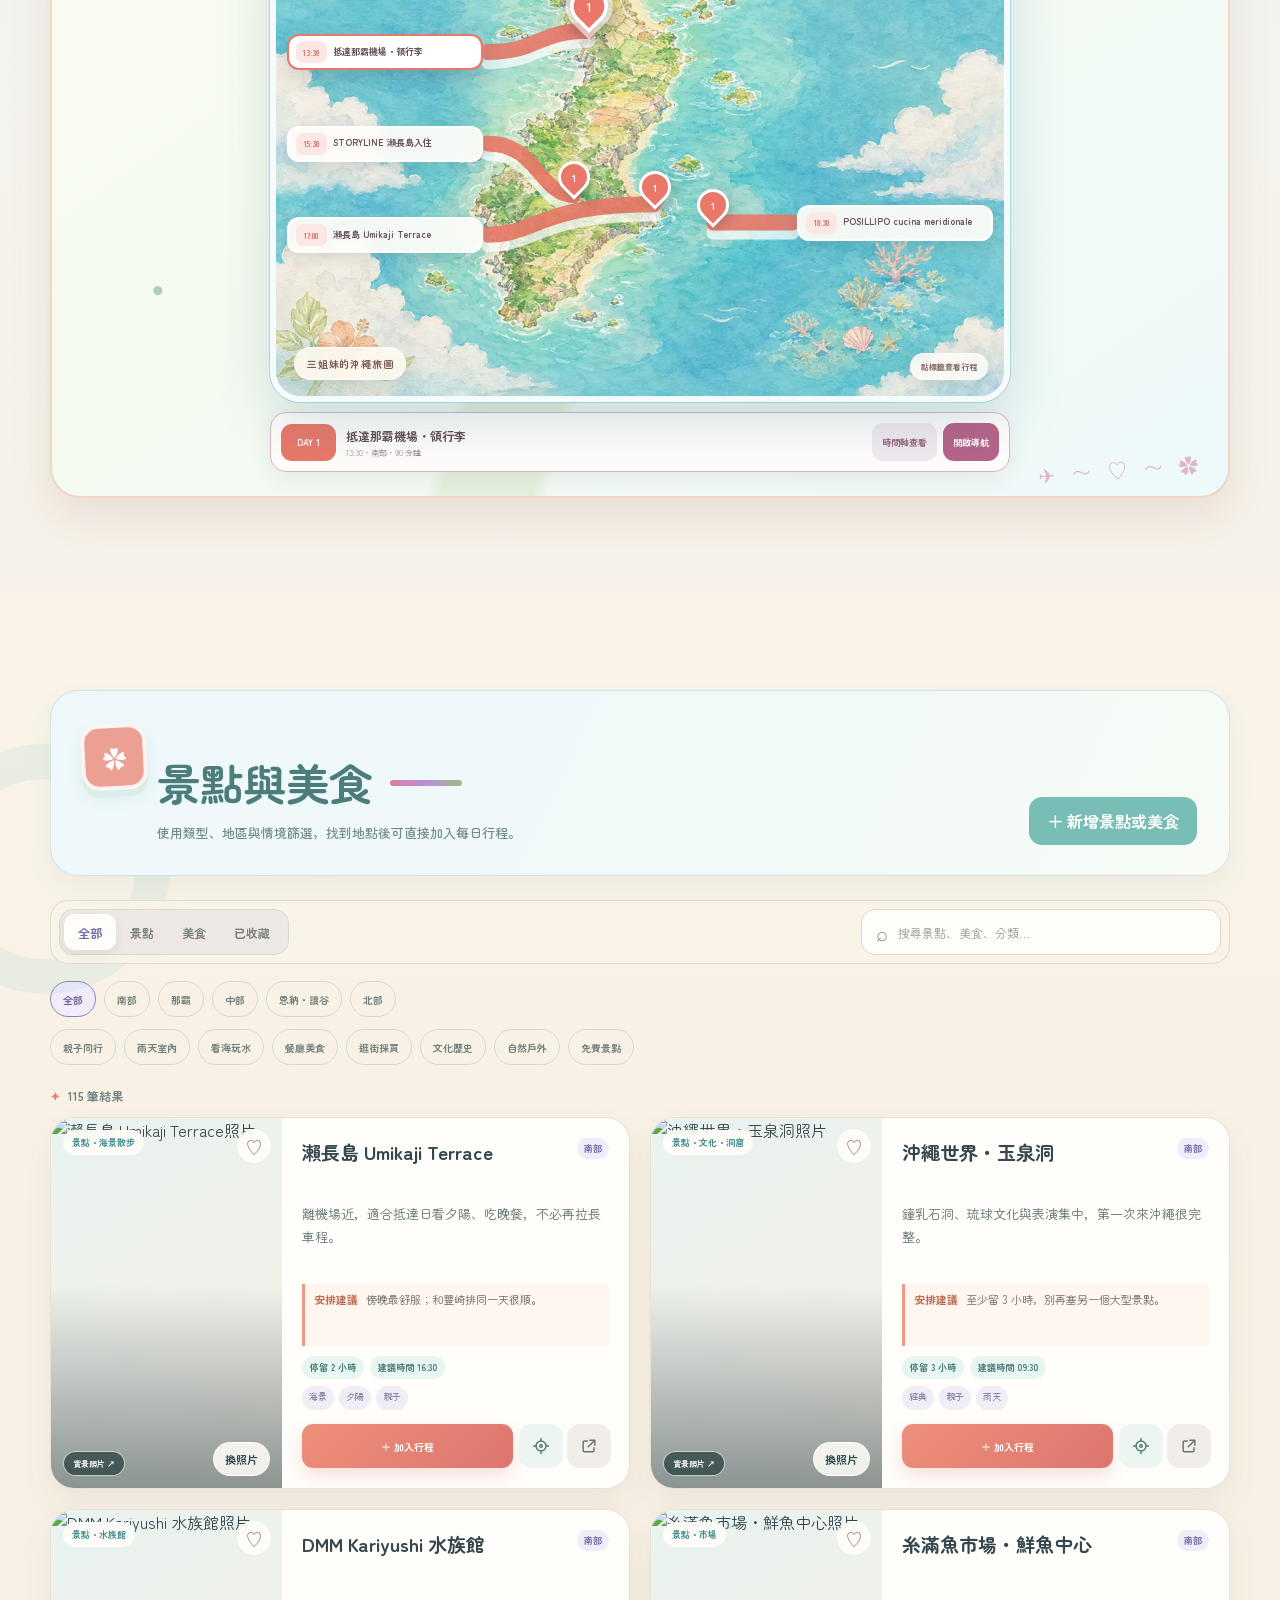
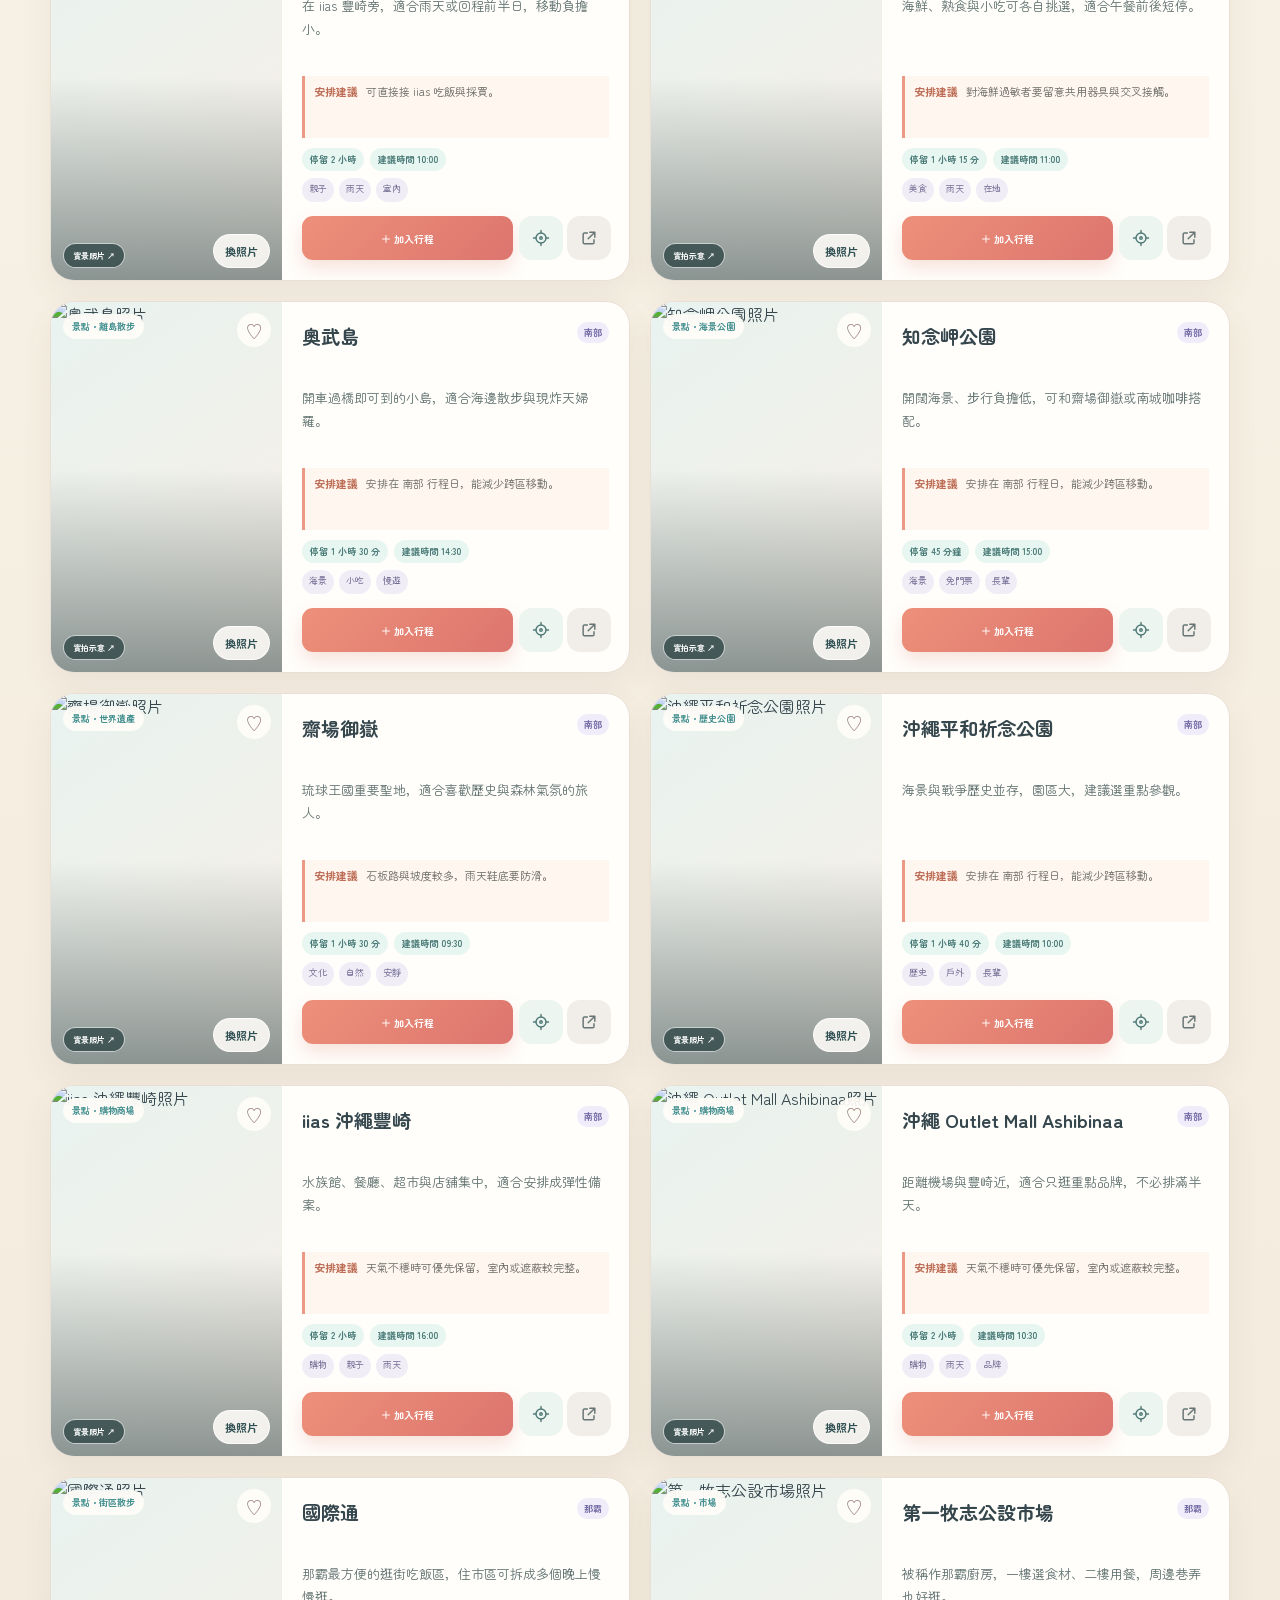
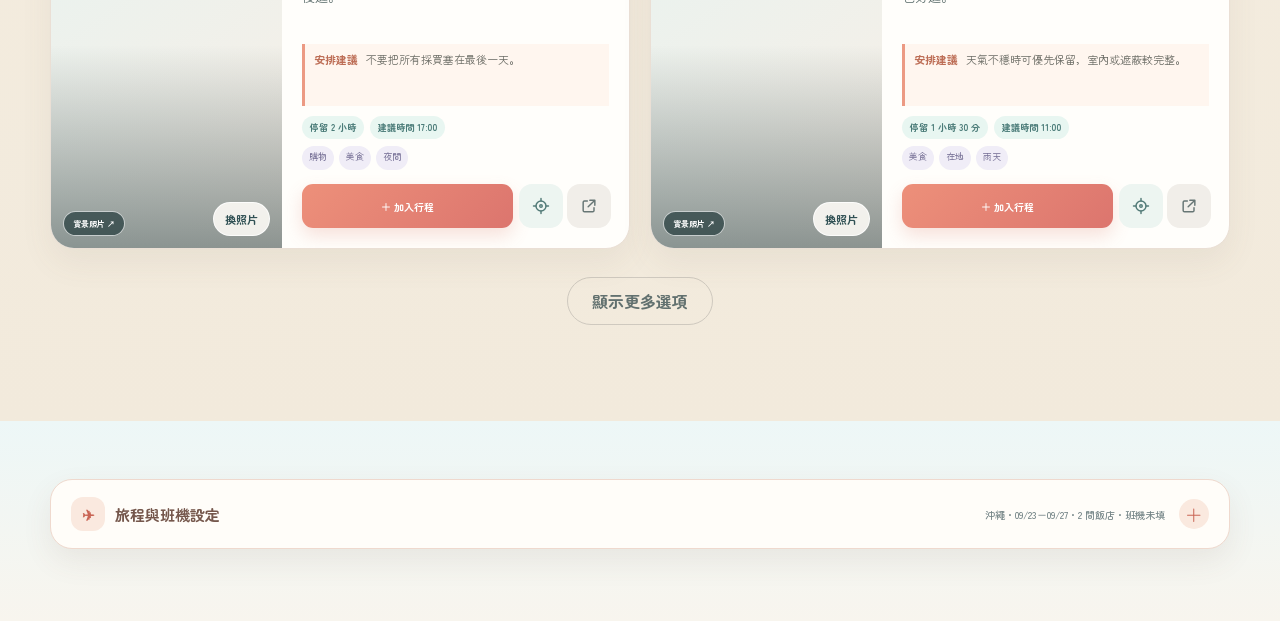
==== commit 1c2ac58a: "Add files via upload" ====
--- a/index.html
+++ b/index.html
@@ -29,6 +29,7 @@
         <p class="eyebrow">THREE SISTERS · OKINAWA · 2026</p><div class="sister-note" aria-label="三個小姐妹要去旅行了"><span>👧🏻</span><span>👧🏻</span><span>👧🏻</span><b>三姐妹的沖繩假期</b></div><h1 id="hero-title">三個小姐妹，<br><em>要去旅行了！</em></h1>
         <p>將想去的景點與美食加入每日時間軸，依地區、時間與行程強度完成三姐妹的沖繩行程。</p>
         <div class="hero-facts"><span><b id="heroDates">09/23－09/27</b><small>旅行日期</small></span><span><b id="heroPeople">三姐妹慢遊</b><small>旅行風格</small></span><span><b id="heroCount">5 天</b><small>行程天數</small></span></div>
+        <section class="stay-summary" aria-labelledby="stay-summary-title"><header class="stay-summary-head"><span aria-hidden="true">⌂</span><h2 id="stay-summary-title">住宿資訊</h2></header><div class="stay-summary-grid" id="staySummary"></div></section>
       </div>
     </section>
     <section class="planner-section" id="planner">
@@ -71,20 +72,25 @@
       <div class="chip-row" id="areaFilters" aria-label="地區篩選"></div><div class="chip-row secondary-chips" id="tagFilters" aria-label="情境篩選"></div><div class="result-summary" id="resultSummary"></div>
       <div class="library-grid" id="libraryGrid"></div><button class="show-more" id="showMore" type="button">顯示更多選項</button>
     </section>
-    <section class="settings-section" id="trip-settings">
-      <div class="section-heading compact-heading"><div><p class="eyebrow">TRIP SETTINGS</p><h2>旅程設定</h2><p>設定日期、班機與住宿；班機和每日行程撞期時會立即提醒。</p></div></div>
-      <div class="settings-grid">
-        <form class="settings-card" id="tripForm">
-          <div class="settings-block"><div class="settings-block-title"><span>01</span><div><b>基本資料</b><small>旅程日期與住宿</small></div></div><div class="field-grid"><label><span>旅程名稱</span><input id="tripTitle" required value="三姐妹旅遊去"></label><label><span>旅行風格</span><select id="tripStyle"><option value="三姐妹慢遊">三姐妹慢遊</option><option value="親子慢遊">親子慢遊</option><option value="經典初訪">經典初訪</option><option value="美食優先">美食優先</option><option value="自然放空">自然放空</option></select></label><label><span>出發日期</span><input id="startDate" type="date" required value="2026-09-23"></label><label><span>回程日期</span><input id="endDate" type="date" required value="2026-09-27"></label><label class="wide"><span>住宿基地（用「、」分隔）</span><input id="staysInput" value="STORYLINE 瀨長島、JR九州 Hotel Blossom 那霸"></label></div></div>
-          <div class="settings-block flight-settings"><div class="settings-block-title"><span>02</span><div><b>班機時間</b><small>可留白，設定後自動檢查衝突</small></div></div><div class="flight-grid"><fieldset><legend><i>去</i> 去程</legend><div class="field-grid"><label class="wide"><span>航空公司／班機</span><input id="outboundFlight" placeholder="例如：CI 120"></label><label><span>起飛時間</span><input id="outboundDeparture" type="datetime-local"></label><label><span>抵達那霸</span><input id="outboundArrival" type="datetime-local"></label></div></fieldset><fieldset><legend><i>回</i> 回程</legend><div class="field-grid"><label class="wide"><span>航空公司／班機</span><input id="returnFlight" placeholder="例如：CI 121"></label><label><span>那霸起飛</span><input id="returnDeparture" type="datetime-local"></label><label><span>抵達時間</span><input id="returnArrival" type="datetime-local"></label></div></fieldset></div><p class="flight-help">去程會保留 90 分鐘入境與領行李；回程會提醒至少提前 2.5 小時抵達機場。</p></div>
-          <button class="primary-button save-trip-button" type="submit">儲存並檢查行程</button>
-        </form>
-        <div class="export-card"><span class="export-icon">{ }</span><h3>通用 PWA 格式</h3><p>包含日期、每日時間、優先度、地點、導航搜尋與安排建議。</p><div class="export-actions"><button class="primary-button" type="button" data-action="export">下載 JSON</button><button class="secondary-button" type="button" data-action="import">讀取 JSON</button></div><input id="importFile" type="file" accept="application/json,.json" hidden></div>
-      </div>
-      <details class="source-note"><summary>推薦資料來源</summary><div><p>資料整理自沖繩官方觀光資訊、近期台灣旅遊部落格與 YouTube 行程分享。照片以地點實景為優先；沒有合適公開實景時，使用不同的同類型實拍示意並清楚標示。店家營業日、票價與預約規則可能變動，出發前請查看卡片上的來源與地圖。</p><div class="source-links" id="sourceLinks"></div></div></details>
+    <section class="settings-section" id="trip-settings" aria-labelledby="trip-settings-title">
+      <details class="trip-settings-details" id="tripSettingsPanel">
+        <summary><span id="trip-settings-title"><i aria-hidden="true">✈</i>旅程與班機設定</span><small id="tripSettingsSummary">沖繩・09/23－09/27</small></summary>
+        <div class="settings-builder">
+          <header class="settings-builder-head"><h2>編輯旅程資料</h2><p>修改日期、住宿與班機；儲存時會一起檢查每日行程是否衝突。</p></header>
+          <div class="settings-grid">
+            <form class="settings-card" id="tripForm">
+              <div class="settings-block"><div class="settings-block-title"><span>01</span><div><b>基本資料</b><small>旅程日期與住宿</small></div></div><div class="field-grid"><label><span>旅程名稱</span><input id="tripTitle" required value="三姐妹旅遊去"></label><label><span>旅行風格</span><select id="tripStyle"><option value="三姐妹慢遊">三姐妹慢遊</option><option value="親子慢遊">親子慢遊</option><option value="經典初訪">經典初訪</option><option value="美食優先">美食優先</option><option value="自然放空">自然放空</option></select></label><label><span>出發日期</span><input id="startDate" type="date" required value="2026-09-23"></label><label><span>回程日期</span><input id="endDate" type="date" required value="2026-09-27"></label><label><span>住宿</span><input id="stayPrimary" value="STORYLINE 瀨長島" placeholder="第一間飯店"></label><label><span>第二飯店</span><input id="staySecondary" value="JR九州 Hotel Blossom 那霸" placeholder="沒有可留白"></label></div></div>
+              <details class="flight-details"><summary><span>班機資料</span><small>設定後自動檢查衝突</small></summary><div class="flight-settings-body"><div class="flight-grid"><fieldset><legend><i>去</i> 去程</legend><div class="field-grid"><label class="wide"><span>航空公司／班機</span><input id="outboundFlight" placeholder="例如：CI 120"></label><label><span>起飛時間</span><input id="outboundDeparture" type="datetime-local"></label><label><span>抵達那霸</span><input id="outboundArrival" type="datetime-local"></label></div></fieldset><fieldset><legend><i>回</i> 回程</legend><div class="field-grid"><label class="wide"><span>航空公司／班機</span><input id="returnFlight" placeholder="例如：CI 121"></label><label><span>那霸起飛</span><input id="returnDeparture" type="datetime-local"></label><label><span>抵達時間</span><input id="returnArrival" type="datetime-local"></label></div></fieldset></div><p class="flight-help">去程會保留 90 分鐘入境與領行李；回程會提醒至少提前 2.5 小時抵達機場。</p></div></details>
+              <button class="primary-button save-trip-button" type="submit">儲存並檢查行程</button>
+            </form>
+            <div class="export-card"><span class="export-icon">{ }</span><div><h3>行程檔案</h3><p>下載或讀取通用 PWA JSON。</p></div><div class="export-actions"><button class="primary-button" type="button" data-action="export">下載 JSON</button><button class="secondary-button" type="button" data-action="import">讀取 JSON</button></div><input id="importFile" type="file" accept="application/json,.json" hidden></div>
+          </div>
+          <details class="source-note"><summary>推薦資料來源</summary><div><p>資料整理自沖繩官方觀光資訊、近期台灣旅遊部落格與 YouTube 行程分享。照片以地點實景為優先；沒有合適公開實景時，使用不同的同類型實拍示意並清楚標示。店家營業日、票價與預約規則可能變動，出發前請查看卡片上的來源與地圖。</p><div class="source-links" id="sourceLinks"></div></div></details>
+        </div>
+      </details>
     </section>
   </main>
-  <nav class="mobile-nav" aria-label="手機快速導覽"><a href="#planner"><span aria-hidden="true"><svg viewBox="0 0 24 24"><path d="M6 5.5h12M6 9.8h12M6 14.2h12M6 18.5h8"/></svg></span>行程</a><a href="#route-map"><span aria-hidden="true"><svg viewBox="0 0 24 24"><circle cx="12" cy="12" r="6.2"/><path d="M12 2.5v4M12 17.5v4M2.5 12h4M17.5 12h4"/></svg></span>地圖</a><button type="button" data-action="quick-search"><span aria-hidden="true"><svg viewBox="0 0 24 24"><circle cx="10.5" cy="10.5" r="5.7"/><path d="m15 15 5 5"/></svg></span>搜尋</button><a href="#explore"><span aria-hidden="true"><svg viewBox="0 0 24 24"><path d="M20.3 8.7c0 5.1-8.3 10.3-8.3 10.3S3.7 13.8 3.7 8.7A4.5 4.5 0 0 1 12 6.3a4.5 4.5 0 0 1 8.3 2.4Z"/></svg></span>景點</a><a href="#trip-settings" aria-label="前往旅程設定"><span aria-hidden="true"><svg viewBox="0 0 24 24"><circle cx="12" cy="12" r="3.2"/><path d="M12 3.3v2.1M12 18.6v2.1M3.3 12h2.1M18.6 12h2.1M5.85 5.85l1.5 1.5M16.65 16.65l1.5 1.5M18.15 5.85l-1.5 1.5M7.35 16.65l-1.5 1.5"/></svg></span>設定</a></nav>
+  <nav class="mobile-nav" aria-label="手機快速導覽"><a href="#planner"><span aria-hidden="true"><svg viewBox="0 0 24 24"><rect x="4.5" y="5.5" width="15" height="14" rx="2.5"/><path d="M8 3.8v3.4M16 3.8v3.4M4.5 9.2h15M8 12.5h3M8 15.8h6"/></svg></span>行程</a><a href="#route-map"><span aria-hidden="true"><svg viewBox="0 0 24 24"><path d="m4.5 6 5-2 5 2 5-2v14l-5 2-5-2-5 2Z"/><path d="M9.5 4v14M14.5 6v14"/></svg></span>地圖</a><button type="button" data-action="quick-search"><span aria-hidden="true"><svg class="nav-search-icon" viewBox="0 0 24 24"><circle cx="10.8" cy="10.8" r="5.8"/><path d="m15.2 15.2 4.3 4.3"/></svg></span>搜尋</button><a href="#explore"><span aria-hidden="true"><svg viewBox="0 0 24 24"><path d="M18.5 10.2c0 4.7-6.5 9.6-6.5 9.6s-6.5-4.9-6.5-9.6a6.5 6.5 0 1 1 13 0Z"/><circle cx="12" cy="10" r="2.2"/></svg></span>景點</a><a href="#trip-settings" aria-label="前往旅程設定"><span aria-hidden="true"><svg viewBox="0 0 24 24"><path d="M6 6h12M6 12h12M6 18h12"/><circle cx="9" cy="6" r="2"/><circle cx="15" cy="12" r="2"/><circle cx="10.5" cy="18" r="2"/></svg></span>設定</a></nav>
   <button class="floating-search" type="button" data-action="quick-search" aria-label="開啟快速搜尋"><span>⌕</span><b>快速搜尋</b><kbd>⌘K</kbd></button>
   <dialog id="scheduleDialog" class="app-dialog"><form method="dialog" id="scheduleForm"><button class="dialog-close" type="button" data-close-dialog aria-label="關閉視窗">×</button><p class="eyebrow">ADD TO ITINERARY</p><h2 id="scheduleTitle">加入行程</h2><div class="field-grid modal-fields"><label><span>安排日期</span><select id="scheduleDay"></select></label><label><span>開始時間</span><input id="scheduleTime" type="time" required></label><label><span>停留時間</span><select id="scheduleDuration"><option value="45">45 分鐘</option><option value="60">1 小時</option><option value="90" selected>1.5 小時</option><option value="120">2 小時</option><option value="180">3 小時</option><option value="240">4 小時</option></select></label><label><span>重要程度</span><select id="schedulePriority"><option value="flex">可彈性調整</option><option value="must">固定／重要</option><option value="optional">可跳過</option></select></label><label class="wide"><span>備註</span><input id="scheduleNote" placeholder="預約、過敏、兒童或交通提醒"></label></div><div class="dialog-actions"><button class="secondary-button" type="button" data-close-dialog>取消</button><button class="primary-button" type="submit" value="default">加入行程</button></div></form></dialog>
   <dialog id="customDialog" class="app-dialog"><form method="dialog" id="customForm"><button class="dialog-close" type="button" data-close-dialog aria-label="關閉視窗">×</button><p class="eyebrow">ADD A PLACE</p><h2>新增景點或美食</h2><div class="field-grid modal-fields"><label><span>名稱</span><input id="customName" required></label><label><span>類型</span><select id="customKind"><option value="spot">景點</option><option value="food">美食</option></select></label><label><span>地區</span><select id="customArea"><option>那霸</option><option>南部</option><option>中部</option><option>恩納・讀谷</option><option>北部</option></select></label><label><span>分類</span><input id="customCategory" placeholder="例如：海景咖啡、親子景點"></label><label class="wide"><span>簡介</span><input id="customDescription" placeholder="地點特色或安排方式"></label></div><div class="dialog-actions"><button class="secondary-button" type="button" data-close-dialog>取消</button><button class="primary-button" type="submit" value="default">新增地點</button></div></form></dialog>
--- a/styles.css
+++ b/styles.css
@@ -70,3 +70,75 @@
 .planner-section>.section-heading,.route-map-section>.section-heading,.explore-section>.section-heading,.settings-section>.section-heading{position:relative;align-items:flex-end;min-height:186px;margin-bottom:24px;border:1px solid rgba(194,220,222,.7);border-radius:28px;padding:34px 32px 30px 106px;background:linear-gradient(115deg,#eef8fb 0%,#f2faf8 70%,#f8fbf5 100%);box-shadow:0 11px 28px rgba(71,111,110,.055);overflow:hidden}.planner-section>.section-heading::after,.route-map-section>.section-heading::after,.explore-section>.section-heading::after,.settings-section>.section-heading::after{position:absolute;left:30px;top:33px;display:grid;place-items:center;width:58px;height:58px;border:4px solid rgba(255,255,255,.88);border-radius:18px;background:#eca094;color:#fff;font-size:24px;font-weight:700;box-shadow:0 7px 0 #d9eee8,0 8px 16px rgba(95,127,124,.1);transform:rotate(-3deg)}.planner-section>.section-heading::after{content:"日"}.route-map-section>.section-heading::after{content:"路";background:#82bdb6}.explore-section>.section-heading::after{content:"✿"}.settings-section>.section-heading::after{content:"設";background:#9188b8}.planner-section>.section-heading .eyebrow,.route-map-section>.section-heading .eyebrow,.explore-section>.section-heading .eyebrow,.settings-section>.section-heading .eyebrow{display:none}.planner-section>.section-heading h2,.route-map-section>.section-heading h2,.explore-section>.section-heading h2,.settings-section>.section-heading h2{display:flex;align-items:center;gap:18px;margin:0 0 14px;color:#4c7d7c;font-size:clamp(31px,3.4vw,45px);font-weight:700;letter-spacing:-.025em}.planner-section>.section-heading h2::after,.route-map-section>.section-heading h2::after,.explore-section>.section-heading h2::after,.settings-section>.section-heading h2::after{content:"";flex:0 0 72px;height:6px;border-radius:999px;background:linear-gradient(90deg,#df7da4,#b890dc 52%,#9fb881)}.planner-section>.section-heading>div>p:last-child,.route-map-section>.section-heading>div>p:last-child,.explore-section>.section-heading>div>p:last-child,.settings-section>.section-heading>div>p:last-child{max-width:690px;color:#758b8b;font-size:13px;font-weight:500;line-height:1.85}.planner-section>.section-heading .heading-actions,.explore-section>.section-heading>.secondary-button{align-self:flex-end;margin-left:auto}.planner-section>.section-heading .heading-actions .primary-button,.explore-section>.section-heading>.secondary-button{border-color:transparent!important;background:#79beb6!important;color:#fff!important;box-shadow:none}.planner-section>.section-heading .heading-actions .secondary-button{background:rgba(255,255,255,.82)}
 @media(max-width:760px){.planner-section>.section-heading,.route-map-section>.section-heading,.explore-section>.section-heading,.settings-section>.section-heading{display:block;min-height:0;border-radius:22px;padding:24px 17px 20px 82px}.planner-section>.section-heading::after,.route-map-section>.section-heading::after,.explore-section>.section-heading::after,.settings-section>.section-heading::after{left:17px;top:22px;width:48px;height:48px;border-radius:15px;font-size:20px}.planner-section>.section-heading h2,.route-map-section>.section-heading h2,.explore-section>.section-heading h2,.settings-section>.section-heading h2{gap:10px;margin-bottom:10px;font-size:29px;line-height:1.25}.planner-section>.section-heading h2::after,.route-map-section>.section-heading h2::after,.explore-section>.section-heading h2::after,.settings-section>.section-heading h2::after{flex-basis:44px;height:5px}.planner-section>.section-heading>div>p:last-child,.route-map-section>.section-heading>div>p:last-child,.explore-section>.section-heading>div>p:last-child,.settings-section>.section-heading>div>p:last-child{font-size:11px;line-height:1.75}.planner-section>.section-heading .heading-actions{grid-template-columns:1fr;margin-top:15px;margin-left:0}.planner-section>.section-heading .heading-actions button,.explore-section>.section-heading>.secondary-button{width:100%;min-height:42px;margin-top:12px}.route-map-section>.section-heading,.settings-section>.section-heading{padding-bottom:24px}}
 @media(max-width:390px){.planner-section>.section-heading,.route-map-section>.section-heading,.explore-section>.section-heading,.settings-section>.section-heading{padding-left:75px}.planner-section>.section-heading::after,.route-map-section>.section-heading::after,.explore-section>.section-heading::after,.settings-section>.section-heading::after{left:14px}.planner-section>.section-heading h2,.route-map-section>.section-heading h2,.explore-section>.section-heading h2,.settings-section>.section-heading h2{font-size:26px}.planner-section>.section-heading h2::after,.route-map-section>.section-heading h2::after,.explore-section>.section-heading h2::after,.settings-section>.section-heading h2::after{flex-basis:34px}}
+
+/* trip settings: restore the compact, nested card layout from the previous version */
+.settings-section{padding-top:58px;padding-bottom:72px;background:linear-gradient(180deg,#edf7f7,#f8f5ee)}
+.trip-settings-details{width:100%;max-width:1180px;margin:0 auto;border:1px solid #efd9ce;border-radius:22px;background:#fffdf9;box-shadow:0 12px 30px rgba(112,83,69,.09);overflow:hidden}
+.trip-settings-details>summary{display:flex;align-items:center;justify-content:space-between;gap:14px;min-height:68px;padding:15px 20px;list-style:none;color:#75574c;cursor:pointer}
+.trip-settings-details>summary::-webkit-details-marker,.flight-details>summary::-webkit-details-marker{display:none}
+.trip-settings-details>summary>span{display:flex;align-items:center;gap:10px;min-width:0;font-size:15px;font-weight:700}
+.trip-settings-details>summary>span i{display:grid;place-items:center;flex:0 0 34px;width:34px;height:34px;border-radius:12px;background:#fae9df;color:#c96555;font-size:15px;font-style:normal}
+.trip-settings-details>summary>small{margin-left:auto;color:#758587;font-size:10px;font-weight:500;text-align:right}
+.trip-settings-details>summary::after{content:"＋";display:grid;place-items:center;flex:0 0 30px;width:30px;height:30px;border-radius:50%;background:#fae9df;color:#c96555;font-size:18px;line-height:1}
+.trip-settings-details[open]>summary::after{content:"−"}
+.trip-settings-details>summary:focus,.flight-details>summary:focus{outline:none}.trip-settings-details>summary:focus-visible,.flight-details>summary:focus-visible{box-shadow:inset 0 0 0 2px rgba(79,133,131,.22)}
+.settings-builder{min-width:0;border-top:1px solid #eee3da;padding:24px;background:#fffdfb}
+.settings-builder-head{margin-bottom:20px}.settings-builder-head h2{margin:0;color:#4f6f70;font-size:26px;font-weight:700}.settings-builder-head p{margin:6px 0 0;color:#718183;font-size:12px;line-height:1.65}
+.settings-builder>.settings-grid{grid-template-columns:minmax(0,1.35fr) minmax(250px,.65fr);gap:18px;min-width:0}
+.settings-builder .settings-card{min-width:0;border:0;border-radius:0;padding:0;background:transparent;box-shadow:none}
+.settings-builder .settings-block-title{margin-bottom:13px}
+.flight-details{margin-top:20px;border:1px solid #eadfd5;border-radius:18px;background:#fff;overflow:hidden}
+.flight-details>summary{display:flex;align-items:center;justify-content:space-between;gap:10px;min-height:54px;padding:13px 15px;list-style:none;background:#fff8f2;color:#5f7274;cursor:pointer;font-size:12px;font-weight:700}
+.flight-details>summary span{min-width:0}.flight-details>summary small{margin-left:auto;color:#899594;font-size:9px;font-weight:500;text-align:right}
+.flight-details>summary::after{content:"＋";display:grid;place-items:center;flex:0 0 26px;width:26px;height:26px;border-radius:50%;background:#ffe9df;color:#cc715f;font-size:17px;line-height:1}
+.flight-details[open]>summary::after{content:"−"}
+.flight-settings-body{border-top:1px solid #eee4dd;padding:15px}
+.settings-builder .save-trip-button{margin-top:17px}
+.settings-builder .export-card{display:grid;grid-template-columns:44px minmax(0,1fr);align-content:start;align-items:center;gap:0 12px;min-width:0;min-height:0;border-radius:19px;padding:18px;background:linear-gradient(150deg,#4f8585,#67769c);box-shadow:none}
+.settings-builder .export-icon{grid-row:1;width:44px;height:44px;border-radius:14px}.settings-builder .export-card h3{margin:0;font-size:17px}.settings-builder .export-card p{margin-top:2px;font-size:10px}.settings-builder .export-actions{grid-column:1/-1;display:grid;grid-template-columns:1fr 1fr;width:100%;margin-top:15px;padding-top:0}.settings-builder .export-actions button{min-width:0;min-height:42px;padding:9px 8px;font-size:10px}
+.settings-builder>.source-note{margin-top:17px}
+
+/* one optical frame for every mobile navigation icon */
+@media(max-width:760px){
+  .settings-section{width:100%;max-width:100%;padding:28px 12px 118px;overflow:hidden}
+  .trip-settings-details{width:100%;max-width:100%;border-radius:18px}
+  .trip-settings-details>summary{display:grid;grid-template-columns:minmax(0,1fr) 30px;gap:2px 9px;min-height:64px;padding:12px 13px}
+  .trip-settings-details>summary>span{font-size:14px}.trip-settings-details>summary>span i{flex-basis:32px;width:32px;height:32px}
+  .trip-settings-details>summary>small{grid-column:1;max-width:100%;margin:0 0 0 42px;overflow:hidden;text-align:left;text-overflow:ellipsis;white-space:nowrap}
+  .trip-settings-details>summary::after{grid-column:2;grid-row:1/3;align-self:center}
+  .settings-builder{width:100%;max-width:100%;padding:15px 13px 16px;overflow:hidden}
+  .settings-builder-head{margin-bottom:16px}.settings-builder-head h2{font-size:21px}.settings-builder-head p{font-size:10px}
+  .settings-builder>.settings-grid{display:grid;grid-template-columns:minmax(0,1fr);gap:14px;width:100%;max-width:100%}
+  .settings-builder .settings-card,.settings-builder .settings-block,.settings-builder .field-grid,.settings-builder .flight-grid,.settings-builder fieldset{width:100%;max-width:100%;min-width:0}
+  .settings-builder .field-grid,.settings-builder .flight-grid,.settings-builder .flight-grid .field-grid{grid-template-columns:minmax(0,1fr)}
+  .settings-builder .field-grid .wide,.settings-builder .flight-grid .field-grid .wide{grid-column:auto}
+  .settings-builder input,.settings-builder select{width:100%;max-width:100%;min-width:0;font-size:16px}
+  .flight-details{width:100%;max-width:100%;margin-top:17px;border-radius:16px}.flight-details>summary{padding:12px}.flight-details>summary small{max-width:48%;overflow:hidden;text-overflow:ellipsis;white-space:nowrap}.flight-settings-body{padding:11px}
+  .settings-builder .flight-grid fieldset{padding:11px}
+  .settings-builder .save-trip-button{width:100%;min-height:46px}
+  .settings-builder .export-card{grid-template-columns:40px minmax(0,1fr);width:100%;max-width:100%;border-radius:16px;padding:14px}.settings-builder .export-icon{width:40px;height:40px}.settings-builder .export-card h3{font-size:15px}
+  .settings-builder>.source-note{width:100%;max-width:100%}
+  .mobile-nav{grid-template-columns:repeat(5,minmax(0,1fr));align-items:stretch;padding:6px;overflow:hidden}
+  .mobile-nav a,.mobile-nav button{display:grid;grid-template-rows:32px 12px;align-content:center;justify-items:center;min-width:0;min-height:58px;margin:0;border-radius:12px;padding:0;line-height:1;text-align:center}
+  .mobile-nav span{display:grid;place-items:center;width:30px;height:30px;margin:0;border-radius:10px;background:#eef6f3;color:#4f8583;font-size:0;line-height:0}
+  .mobile-nav span svg{display:block;width:19px;height:19px;overflow:hidden;fill:none;stroke:currentColor;stroke-width:1.75;stroke-linecap:round;stroke-linejoin:round;transform:none}
+  .mobile-nav .nav-search-icon{transform:translate(-.7px,-.35px)}
+  .mobile-nav a,.mobile-nav button{font-size:8px;font-weight:700}
+}
+@media(max-width:380px){.settings-section{padding-left:10px;padding-right:10px}.settings-builder{padding-left:11px;padding-right:11px}.settings-builder .export-actions{grid-template-columns:1fr}.mobile-nav{left:6px;right:6px}.mobile-nav span{width:28px;height:28px;border-radius:9px}.mobile-nav span svg{width:18px;height:18px}}
+
+/* lodging cards follow the current happy_day information-card pattern */
+.stay-summary{margin-top:24px;border:1px solid #eadbd3;border-radius:22px;padding:15px;background:rgba(255,253,249,.78);box-shadow:0 10px 25px rgba(102,83,72,.06)}
+.stay-summary-head{display:flex;align-items:center;gap:9px;margin-bottom:11px}.stay-summary-head>span{display:grid;place-items:center;width:30px;height:30px;border-radius:10px;background:#f8e8df;color:#c86b5d;font-size:15px}.stay-summary-head h2{margin:0;color:#5c7777;font-size:16px;font-weight:700;letter-spacing:.01em}
+.stay-summary-grid{display:grid;grid-template-columns:repeat(2,minmax(0,1fr));gap:9px}.stay-summary-grid.single{grid-template-columns:minmax(0,1fr)}
+.stay-summary-card{display:flex;flex-direction:column;min-width:0;min-height:104px;border:1px solid rgba(220,218,199,.72);border-radius:17px;padding:12px;background:#eef8e9;color:#435a5d;text-decoration:none;transition:.18s}.stay-summary-card.stay-2{background:#fff4df}.stay-summary-card:hover{border-color:#b9d4ca;box-shadow:0 7px 16px rgba(78,108,101,.09);transform:translateY(-1px)}
+.stay-summary-card small{color:#7d8c89;font-size:9px;font-weight:500}.stay-summary-card b{margin:5px 0 9px;overflow-wrap:anywhere;font-size:12px;font-weight:700;line-height:1.45}.stay-summary-card em{display:flex;align-items:center;gap:5px;margin-top:auto;color:#5d8683;font-size:9px;font-style:normal;font-weight:700}.stay-summary-card em svg{display:block;width:15px;height:15px;fill:none;stroke:currentColor;stroke-width:1.7;stroke-linecap:round;stroke-linejoin:round}
+.stay-summary-empty{grid-column:1/-1;margin:0;border:1px dashed #d9cfc4;border-radius:15px;padding:14px;color:#7b8987;font-size:10px;text-align:center}
+
+/* optically centered navigation controls on every place and food card */
+.sr-only{position:absolute!important;width:1px!important;height:1px!important;margin:-1px!important;padding:0!important;overflow:hidden!important;clip:rect(0,0,0,0)!important;white-space:nowrap!important;border:0!important}
+.place-actions .place-action-icon{display:grid;place-items:center;flex:0 0 44px;width:44px;height:44px;min-height:44px;border-radius:13px;padding:0!important;line-height:0}
+.place-actions .place-action-icon::after{content:none!important;display:none!important}.place-actions .place-action-icon svg{display:block;width:20px;height:20px;margin:0;overflow:visible;fill:none;stroke:currentColor;stroke-width:1.75;stroke-linecap:round;stroke-linejoin:round;transform:none}
+.place-actions .map-link.place-action-icon{background:#edf5f1;color:#547c79}.place-actions .source-link.place-action-icon{background:#f1eee9;color:#677675}
+@media(max-width:680px){.stay-summary{margin-top:19px;border-radius:19px;padding:13px}.stay-summary-head{margin-bottom:9px}.stay-summary-grid{gap:8px}.stay-summary-card{min-height:98px;border-radius:15px;padding:11px}.stay-summary-card b{font-size:11px}.place-actions .place-action-icon{width:42px;height:42px;min-height:42px;border-radius:12px}.place-actions .place-action-icon svg{width:19px;height:19px}}
+@media(max-width:370px){.stay-summary{padding:11px}.stay-summary-card{min-height:104px;padding:10px}.stay-summary-card b{font-size:10.5px}}
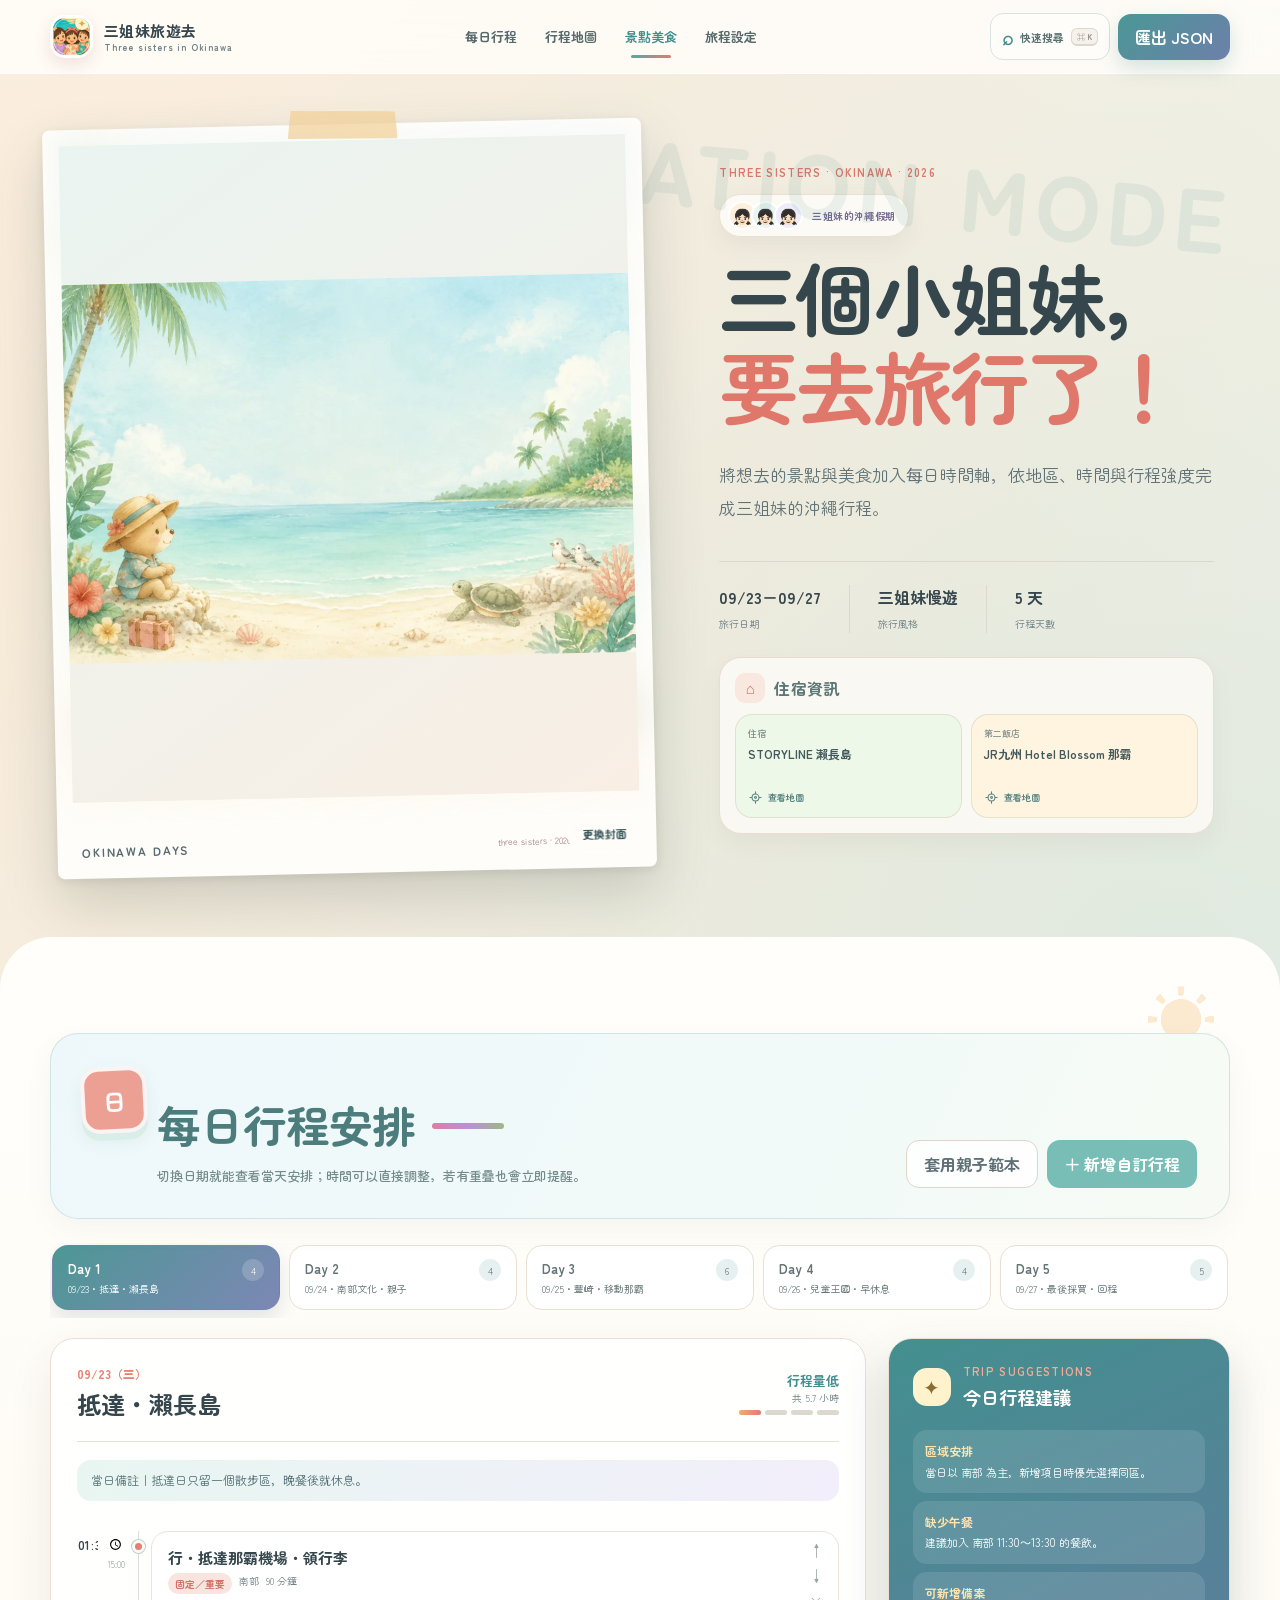
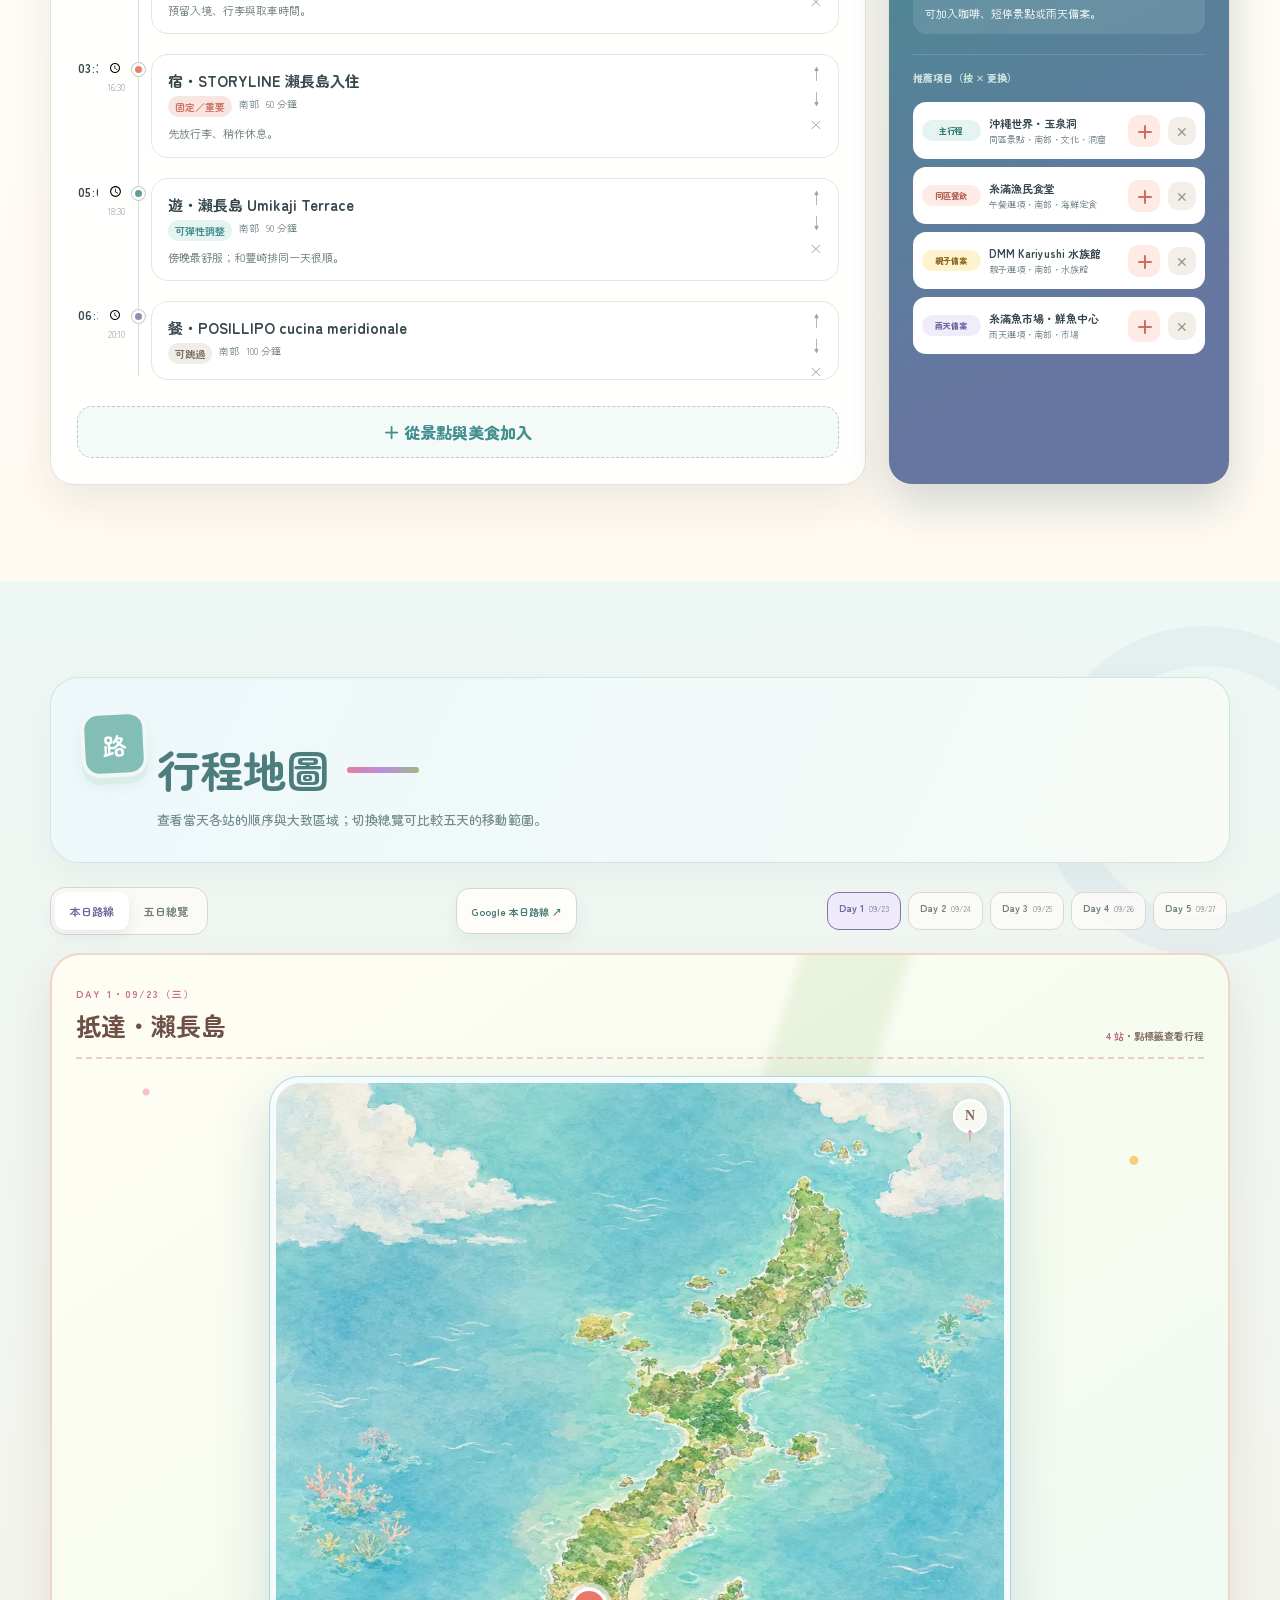
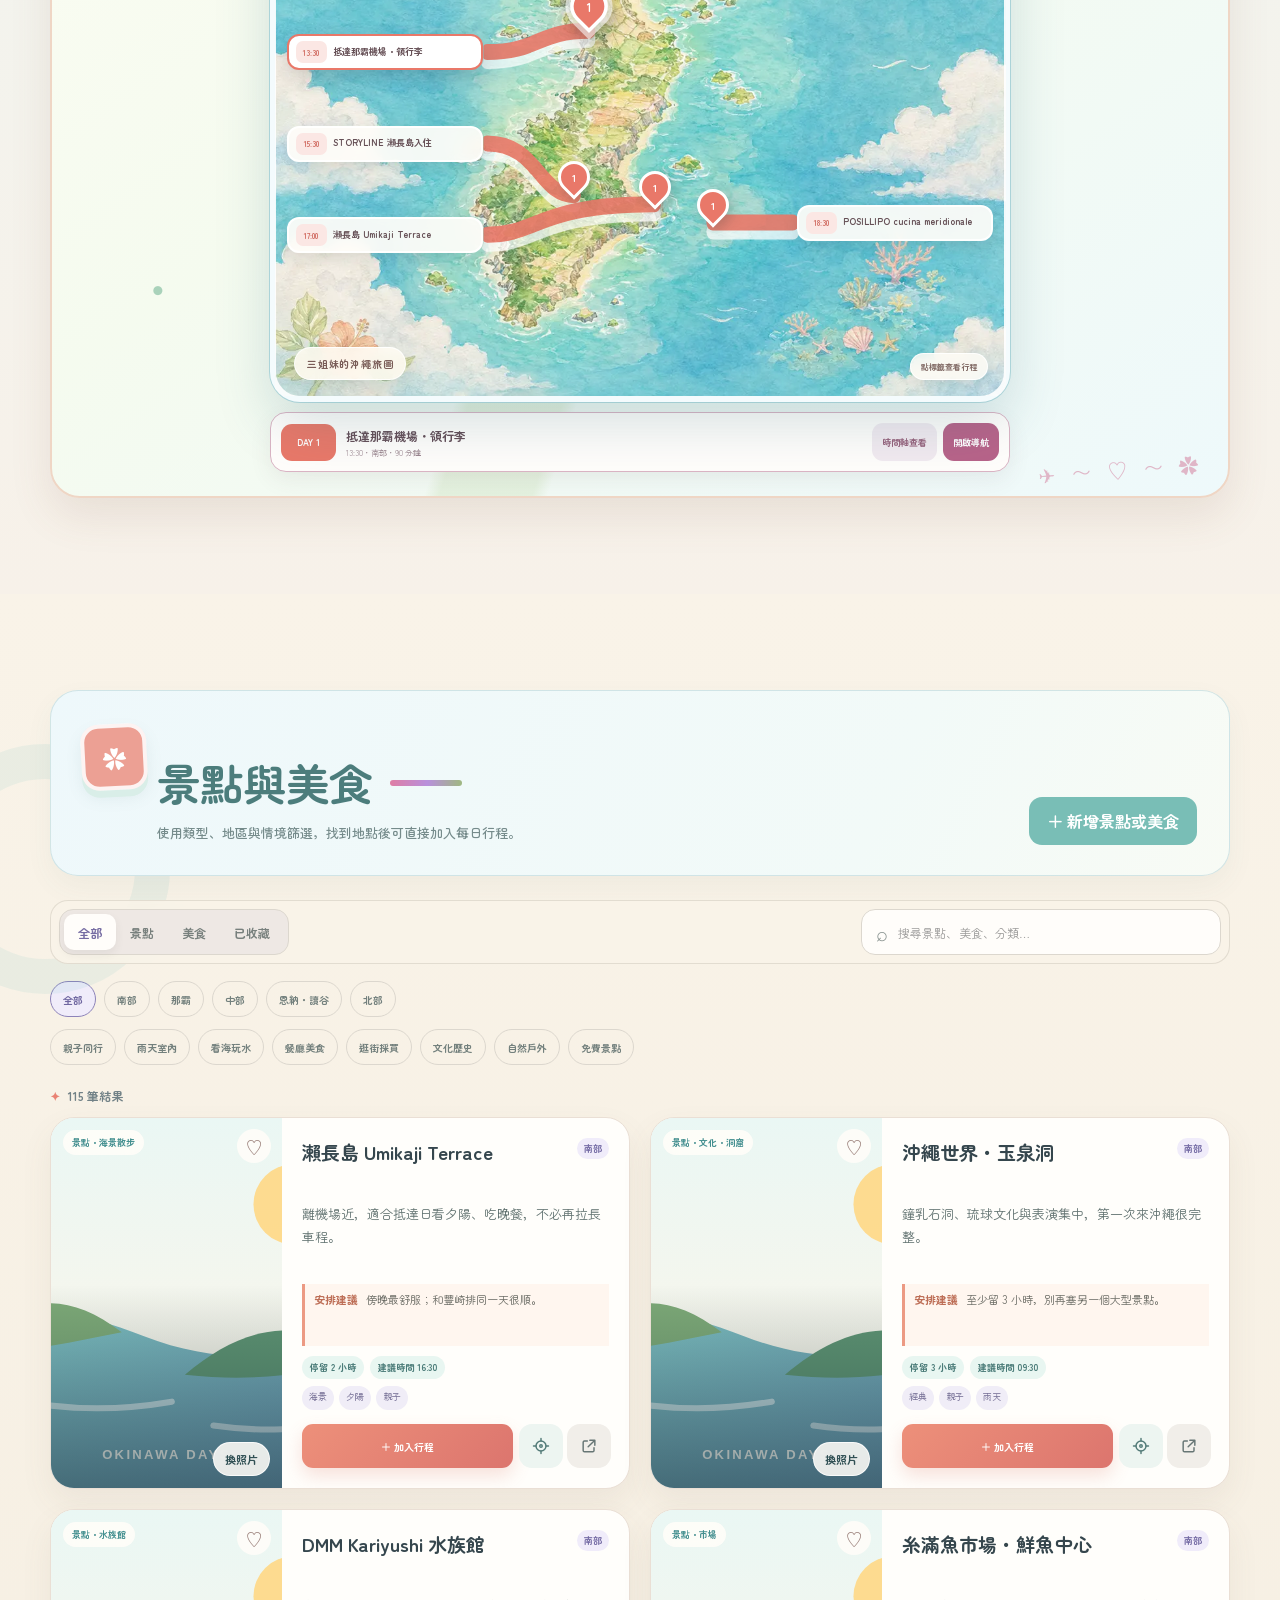
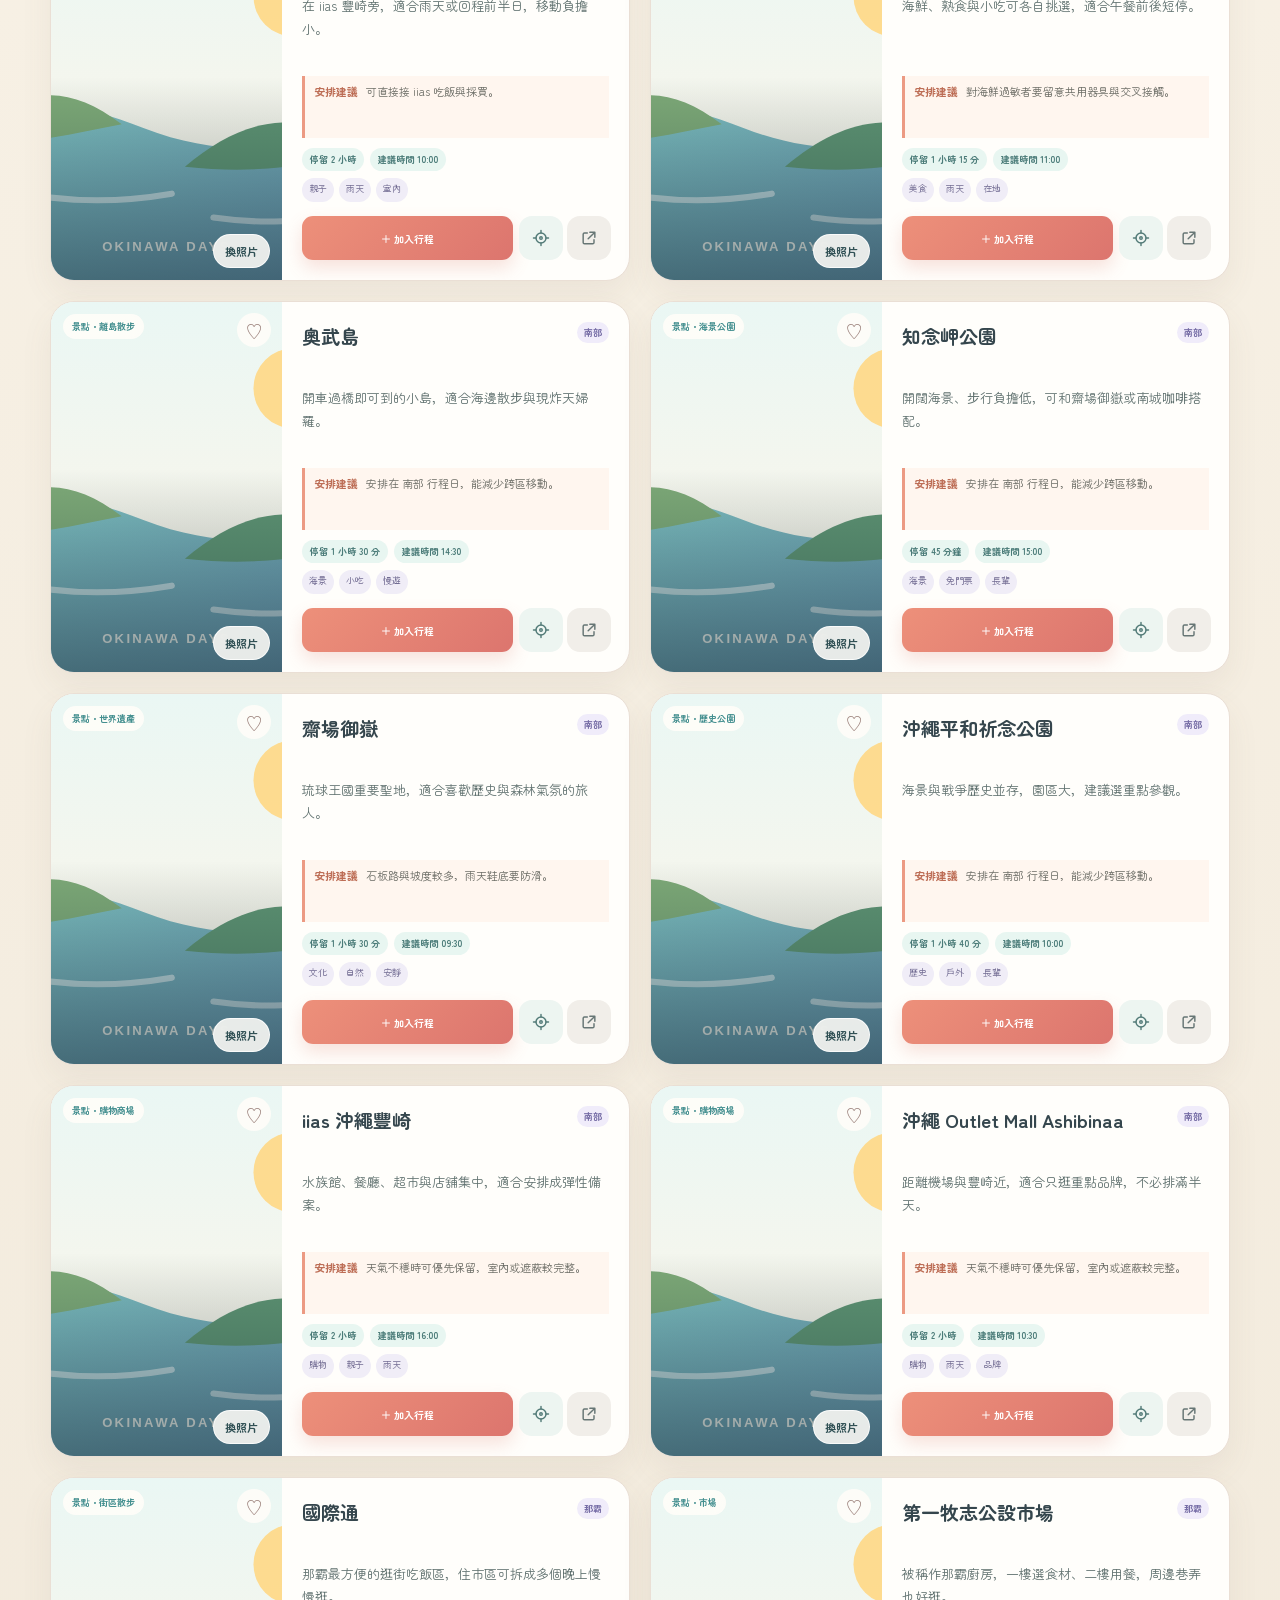
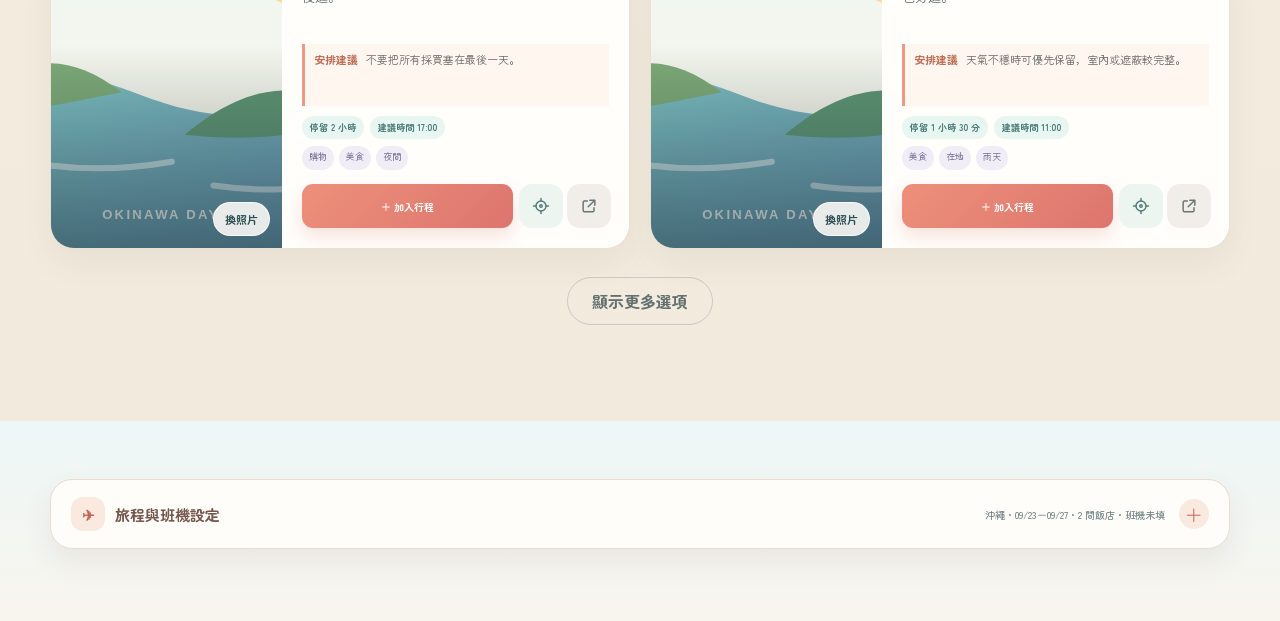
==== commit 24c342c2: "Add files via upload" ====
--- a/index.html
+++ b/index.html
@@ -9,6 +9,7 @@
   <meta name="apple-mobile-web-app-status-bar-style" content="default">
   <meta name="apple-mobile-web-app-title" content="三姐妹旅遊去">
   <link rel="manifest" href="./manifest.webmanifest">
+  <link rel="icon" href="./icons/icon-192.png?v=12" type="image/png">
   <link rel="apple-touch-icon" href="./icons/icon-180.png?v=12">
   <link rel="preconnect" href="https://fonts.googleapis.com">
   <link rel="preconnect" href="https://fonts.gstatic.com" crossorigin>
@@ -18,13 +19,13 @@
 </head>
 <body>
   <header class="site-header">
-    <a class="brand" href="#top" aria-label="回到頁首"><span class="brand-mark cute-brand-mark" aria-hidden="true"><img src="./icons/icon-180.png?v=12" alt=""><i>✦</i></span><span>三姐妹旅遊去<small>Three sisters in Okinawa</small></span></a>
+    <a class="brand" href="#top" aria-label="回到頁首"><span class="brand-mark cute-brand-mark" aria-hidden="true"><img src="./icons/icon-180.png?v=12" alt="" width="180" height="180"><i>✦</i></span><span>三姐妹旅遊去<small>Three sisters in Okinawa</small></span></a>
     <nav class="top-nav" aria-label="主要導覽"><a href="#planner">每日行程</a><a href="#route-map">行程地圖</a><a href="#explore">景點美食</a><a href="#trip-settings">旅程設定</a></nav>
     <div class="header-tools"><button class="quick-search-trigger" type="button" data-action="quick-search"><span>⌕</span> 快速搜尋 <kbd>⌘ K</kbd></button><button class="header-action" type="button" data-action="export">匯出 JSON</button></div>
   </header>
   <main id="top">
     <section class="hero" aria-labelledby="hero-title">
-      <div class="hero-photo" id="heroPhoto"><img class="hero-photo-image" id="heroPhotoImage" src="./assets/okinawa-beach-animals-v2.webp" alt="沖繩旅遊封面"><span class="polaroid-tape" aria-hidden="true"></span><span class="polaroid-caption"><b>OKINAWA DAYS</b><small>three sisters · 2026</small></span><button class="photo-edit hero-photo-edit" type="button" data-photo-id="hero">更換封面</button></div>
+      <div class="hero-photo" id="heroPhoto"><img class="hero-photo-image" id="heroPhotoImage" src="./assets/okinawa-beach-animals-v2.webp" alt="沖繩旅遊封面" width="1536" height="1024" decoding="async" fetchpriority="high" data-hero-image><span class="polaroid-tape" aria-hidden="true"></span><span class="polaroid-caption"><b>OKINAWA DAYS</b><small>three sisters · 2026</small></span><button class="photo-edit hero-photo-edit" type="button" data-photo-id="hero">更換封面</button></div>
       <div class="hero-copy">
         <p class="eyebrow">THREE SISTERS · OKINAWA · 2026</p><div class="sister-note" aria-label="三個小姐妹要去旅行了"><span>👧🏻</span><span>👧🏻</span><span>👧🏻</span><b>三姐妹的沖繩假期</b></div><h1 id="hero-title">三個小姐妹，<br><em>要去旅行了！</em></h1>
         <p>將想去的景點與美食加入每日時間軸，依地區、時間與行程強度完成三姐妹的沖繩行程。</p>
@@ -39,7 +40,7 @@
       </div>
       <div class="day-tabs" id="dayTabs" role="tablist" aria-label="選擇日期"></div>
       <div class="planning-layout">
-        <article class="timeline-card">
+        <article class="timeline-card" id="dayPanel" role="tabpanel" tabindex="0" aria-live="polite">
           <header class="timeline-head"><div><p id="activeDayDate">09/23（三）</p><h3 id="activeDayTitle">抵達・瀨長島</h3></div><div class="load-meter" id="loadMeter" aria-live="polite"></div></header>
           <div class="day-note" id="dayNote"></div><div class="flight-day-status" id="flightDayStatus" hidden></div><div class="timeline" id="timeline"></div>
           <button class="add-line" type="button" data-action="scroll-explore">＋ 從景點與美食加入</button>
@@ -56,6 +57,7 @@
       </div>
       <div class="route-map-toolbar">
         <div class="map-mode-switch" id="mapModeSwitch" aria-label="地圖顯示方式"><button class="active" type="button" data-map-mode="day">本日路線</button><button type="button" data-map-mode="all">五日總覽</button></div>
+        <a class="day-route-link" id="dayRouteLink" href="#" target="_blank" rel="noopener">Google 本日路線 ↗</a>
         <div class="route-map-days" id="routeMapDays" aria-label="選擇地圖日期"></div>
       </div>
       <div class="storybook-map-shell" aria-live="polite">
@@ -96,7 +98,7 @@
   <dialog id="customDialog" class="app-dialog"><form method="dialog" id="customForm"><button class="dialog-close" type="button" data-close-dialog aria-label="關閉視窗">×</button><p class="eyebrow">ADD A PLACE</p><h2>新增景點或美食</h2><div class="field-grid modal-fields"><label><span>名稱</span><input id="customName" required></label><label><span>類型</span><select id="customKind"><option value="spot">景點</option><option value="food">美食</option></select></label><label><span>地區</span><select id="customArea"><option>那霸</option><option>南部</option><option>中部</option><option>恩納・讀谷</option><option>北部</option></select></label><label><span>分類</span><input id="customCategory" placeholder="例如：海景咖啡、親子景點"></label><label class="wide"><span>簡介</span><input id="customDescription" placeholder="地點特色或安排方式"></label></div><div class="dialog-actions"><button class="secondary-button" type="button" data-close-dialog>取消</button><button class="primary-button" type="submit" value="default">新增地點</button></div></form></dialog>
   <dialog id="photoDialog" class="app-dialog photo-dialog"><form method="dialog" id="photoForm"><button class="dialog-close" type="button" data-close-dialog aria-label="關閉視窗">×</button><p class="eyebrow">CHANGE PHOTO</p><h2>更換照片</h2><p class="dialog-copy">貼上圖片網址，或從手機／電腦選一張。照片只保存在這個瀏覽器，不會上傳。</p><label><span>圖片網址</span><input id="photoUrl" type="url" placeholder="https://…"></label><div class="or-line"><span>或</span></div><label class="file-pick"><input id="photoFile" type="file" accept="image/*"><span>選擇本機照片</span><small>會自動縮小，避免佔用太多空間</small></label><div class="dialog-actions"><button class="secondary-button" type="button" data-action="reset-photo">恢復預設</button><button class="primary-button" type="submit" value="default">套用照片</button></div></form></dialog>
   <dialog id="quickSearchDialog" class="app-dialog quick-search-dialog"><div class="quick-search-shell"><button class="dialog-close" type="button" data-close-dialog aria-label="關閉視窗">×</button><label class="command-input"><span>⌕</span><input id="quickSearchInput" type="search" placeholder="搜尋景點、美食或已排的行程…" autocomplete="off"><kbd>ESC</kbd></label><div class="quick-hints"><span>快速篩選：</span><button type="button" data-quick-term="親子">親子</button><button type="button" data-quick-term="雨天">雨天</button><button type="button" data-quick-term="海景">海景</button><button type="button" data-quick-term="沖繩麵">沖繩麵</button></div><div class="quick-results" id="quickSearchResults"></div></div></dialog>
-  <div class="toast" id="toast" role="status" aria-live="polite"></div>
+  <div class="toast" id="toast" role="status" aria-live="polite"><span id="toastMessage"></span><button id="toastAction" type="button" hidden></button></div>
   <script src="./places.js"></script><script src="./photo-map-actual.js"></script><script src="./app.js"></script>
 </body>
 </html>
--- a/styles.css
+++ b/styles.css
@@ -142,3 +142,40 @@
 .place-actions .map-link.place-action-icon{background:#edf5f1;color:#547c79}.place-actions .source-link.place-action-icon{background:#f1eee9;color:#677675}
 @media(max-width:680px){.stay-summary{margin-top:19px;border-radius:19px;padding:13px}.stay-summary-head{margin-bottom:9px}.stay-summary-grid{gap:8px}.stay-summary-card{min-height:98px;border-radius:15px;padding:11px}.stay-summary-card b{font-size:11px}.place-actions .place-action-icon{width:42px;height:42px;min-height:42px;border-radius:12px}.place-actions .place-action-icon svg{width:19px;height:19px}}
 @media(max-width:370px){.stay-summary{padding:11px}.stay-summary-card{min-height:104px;padding:10px}.stay-summary-card b{font-size:10.5px}}
+
+/* 2026-09 experience upgrade: clearer navigation, resilient media and touch-first controls */
+html,body{overflow-x:clip;overflow-y:visible}
+:where(button,a,input,select,summary,[tabindex]):focus-visible{outline:3px solid rgba(70,139,137,.34);outline-offset:3px}
+.top-nav a.active{color:var(--teal)}.top-nav a.active::after{content:"";position:absolute;left:12%;right:12%;bottom:-12px;height:3px;border-radius:99px;background:linear-gradient(90deg,#55a8a1,#dd7e75)}
+.place-cover-image{object-fit:cover;transition:opacity .25s ease,transform .35s ease}.place-card:hover .place-cover-image{transform:scale(1.025)}.place-cover.image-fallback .place-cover-image{object-fit:cover}.place-cover.image-fallback .photo-source{display:none}
+.day-route-link{display:grid;place-items:center;flex:0 0 auto;min-height:46px;border:1px solid #cadbd7;border-radius:13px;padding:9px 14px;background:#fffdf9;color:#477b78;text-decoration:none;font-size:10px;font-weight:700;box-shadow:0 6px 16px rgba(77,113,109,.08)}.day-route-link:hover{border-color:#73aaa5;background:#eef8f5}.day-route-link[hidden]{display:none}
+.toast{display:flex;align-items:center;gap:12px;min-height:44px;padding:8px 9px 8px 16px;white-space:nowrap}.toast button{pointer-events:auto;min-height:34px;border:0;border-radius:999px;padding:7px 12px;background:#fff;color:#286d6d;font-size:10px;font-weight:700;cursor:pointer}.toast.show{pointer-events:auto}
+
+@media(max-width:760px){
+  html{scroll-padding-top:126px;scroll-padding-bottom:96px}
+  body{padding-bottom:88px;-webkit-tap-highlight-color:transparent}
+  .hero{padding:18px 16px 34px;gap:18px}
+  .hero-copy{padding:5px 4px 0}.hero h1{font-size:clamp(39px,12vw,46px);line-height:1.05}.hero-copy>p:not(.eyebrow){margin:15px 0;font-size:13px;line-height:1.72}
+  .sister-note{margin-bottom:14px}.hero-facts{margin-top:18px;padding-top:17px}.hero-facts span{padding-right:9px}.hero-facts span+span{padding-left:9px}.hero-facts b{font-size:11px}.hero-facts small{font-size:8px}
+  .stay-summary{margin-top:15px}.stay-summary-card{min-height:86px}.stay-summary-card b{margin-bottom:5px}
+  .hero-photo{aspect-ratio:16/10;min-height:220px;padding:11px 11px 52px;border-radius:18px;transform:rotate(-.35deg)}.hero-photo::after{inset:11px 11px 52px}.hero-photo-image{inset:11px 11px 52px;width:calc(100% - 22px);height:calc(100% - 63px);object-fit:cover}.polaroid-tape{top:-9px;width:82px;height:21px}.polaroid-caption{left:18px;right:74px;bottom:13px}.polaroid-caption b{font-size:9px}.polaroid-caption small{font-size:7px}.hero-photo-edit{right:9px;bottom:7px;min-width:44px;min-height:38px}
+  .planner-section,.route-map-section,.explore-section{padding-top:44px;padding-bottom:48px}
+  .planner-section>.section-heading,.route-map-section>.section-heading,.explore-section>.section-heading{margin-bottom:16px;border-radius:19px;padding:17px 13px 16px 68px}
+  .planner-section>.section-heading::after,.route-map-section>.section-heading::after,.explore-section>.section-heading::after{left:13px;top:15px;width:40px;height:40px;border-width:3px;border-radius:13px;font-size:17px}
+  .planner-section>.section-heading h2,.route-map-section>.section-heading h2,.explore-section>.section-heading h2{gap:8px;margin-bottom:6px;font-size:24px}.planner-section>.section-heading h2::after,.route-map-section>.section-heading h2::after,.explore-section>.section-heading h2::after{flex-basis:30px;height:4px}
+  .planner-section>.section-heading>div>p:last-child,.route-map-section>.section-heading>div>p:last-child,.explore-section>.section-heading>div>p:last-child{font-size:10px;line-height:1.55}
+  .planner-section>.section-heading .heading-actions{display:grid;grid-template-columns:1fr 1fr;gap:8px;margin:12px 0 0 -55px}.planner-section>.section-heading .heading-actions button,.explore-section>.section-heading>.secondary-button{min-height:44px;margin-top:0;padding:9px;font-size:11px}
+  .explore-section>.section-heading>.secondary-button{width:calc(100% + 55px);margin:12px 0 0 -55px}
+  .day-tabs{position:sticky;z-index:45;top:60px;margin:0 -16px 14px;padding:9px 16px 10px;border-bottom:1px solid rgba(224,216,205,.8);background:rgba(255,253,249,.94);box-shadow:0 8px 20px rgba(75,87,82,.06);backdrop-filter:blur(16px);scroll-snap-type:x mandatory;scroll-padding-inline:16px}
+  .day-tab{flex:0 0 118px;min-width:118px;min-height:62px;padding:10px 11px;scroll-snap-align:start}.day-tab:focus-visible{outline-offset:-2px}
+  .timeline-card{padding:16px}.timeline-head{padding-bottom:15px}.timeline-head h3{font-size:19px}.timeline{margin-right:0}.timeline::before{left:59px}.timeline-item{grid-template-columns:52px minmax(0,1fr);gap:14px}.timeline-dot{left:53px;top:25px}.time-block input{width:52px;min-height:44px;padding:8px 0;font-size:11px}.timeline-body{padding:14px 10px 57px 13px}.timeline-tools{left:9px;right:9px;top:auto;bottom:7px;display:flex;flex-direction:row;justify-content:flex-end;gap:5px}.timeline-tools button{display:grid;place-items:center;width:44px;height:44px;border-radius:12px;background:#f4f1ec;color:#687876;font-size:16px}.timeline-tools button:last-child{background:#fff0ec;color:#c46c5f}.add-line{min-height:48px}
+  .idea-place{grid-template-columns:auto minmax(0,1fr) 44px 44px;min-height:66px}.idea-place button,.idea-add,.idea-dismiss{width:44px!important;height:44px!important;border-radius:13px!important}
+  .route-map-toolbar{display:grid;grid-template-columns:1fr auto;gap:8px}.map-mode-switch{width:100%}.map-mode-switch button,.route-map-days button{min-height:44px}.day-route-link{min-height:48px;padding-inline:11px}.route-map-days{grid-column:1/-1;width:calc(100% + 14px);margin:0 -14px 0 0;padding:1px 14px 6px 0;scroll-snap-type:x mandatory;scroll-padding-right:14px}.route-map-days button{scroll-snap-align:start}
+  .cute-map-pin{display:grid;width:44px;height:44px;place-items:center;transform:translate(-22px,-39px)}.cute-map-pin:hover,.cute-map-pin:focus{transform:translate(-22px,-42px) scale(1.05)}.cute-map-pin.is-selected{transform:translate(-22px,-44px) scale(1.1)}
+  .map-arrow-label,.map-arrow-label.compact{min-height:44px;padding:5px 6px}.map-arrow-label b{font-size:7.5px}.map-pin-actions button,.map-pin-actions a{min-height:44px}
+  .explore-toolbar{top:60px}.segmented button,.chip-row button{min-height:44px}.search-box{height:48px}.search-box input{min-height:44px}.save-button{width:44px;height:44px}.photo-edit{min-height:38px;padding-inline:10px}.place-actions .place-action-icon{width:44px;height:44px;min-height:44px}
+  .mobile-nav a.active{background:#edf6f3;color:#286e6c}.mobile-nav a.active span{background:#dcefeb;color:#287976}.mobile-nav a.active::after{content:"";width:18px;height:3px;margin-top:2px;border-radius:99px;background:#dc7b70}
+  .toast{bottom:92px;max-width:calc(100vw - 24px);white-space:normal}.toast span{min-width:0;overflow:hidden;text-overflow:ellipsis}
+}
+
+@media(prefers-reduced-motion:reduce){html{scroll-behavior:auto}*,*::before,*::after{scroll-behavior:auto!important;animation-duration:.01ms!important;animation-iteration-count:1!important;transition-duration:.01ms!important}}
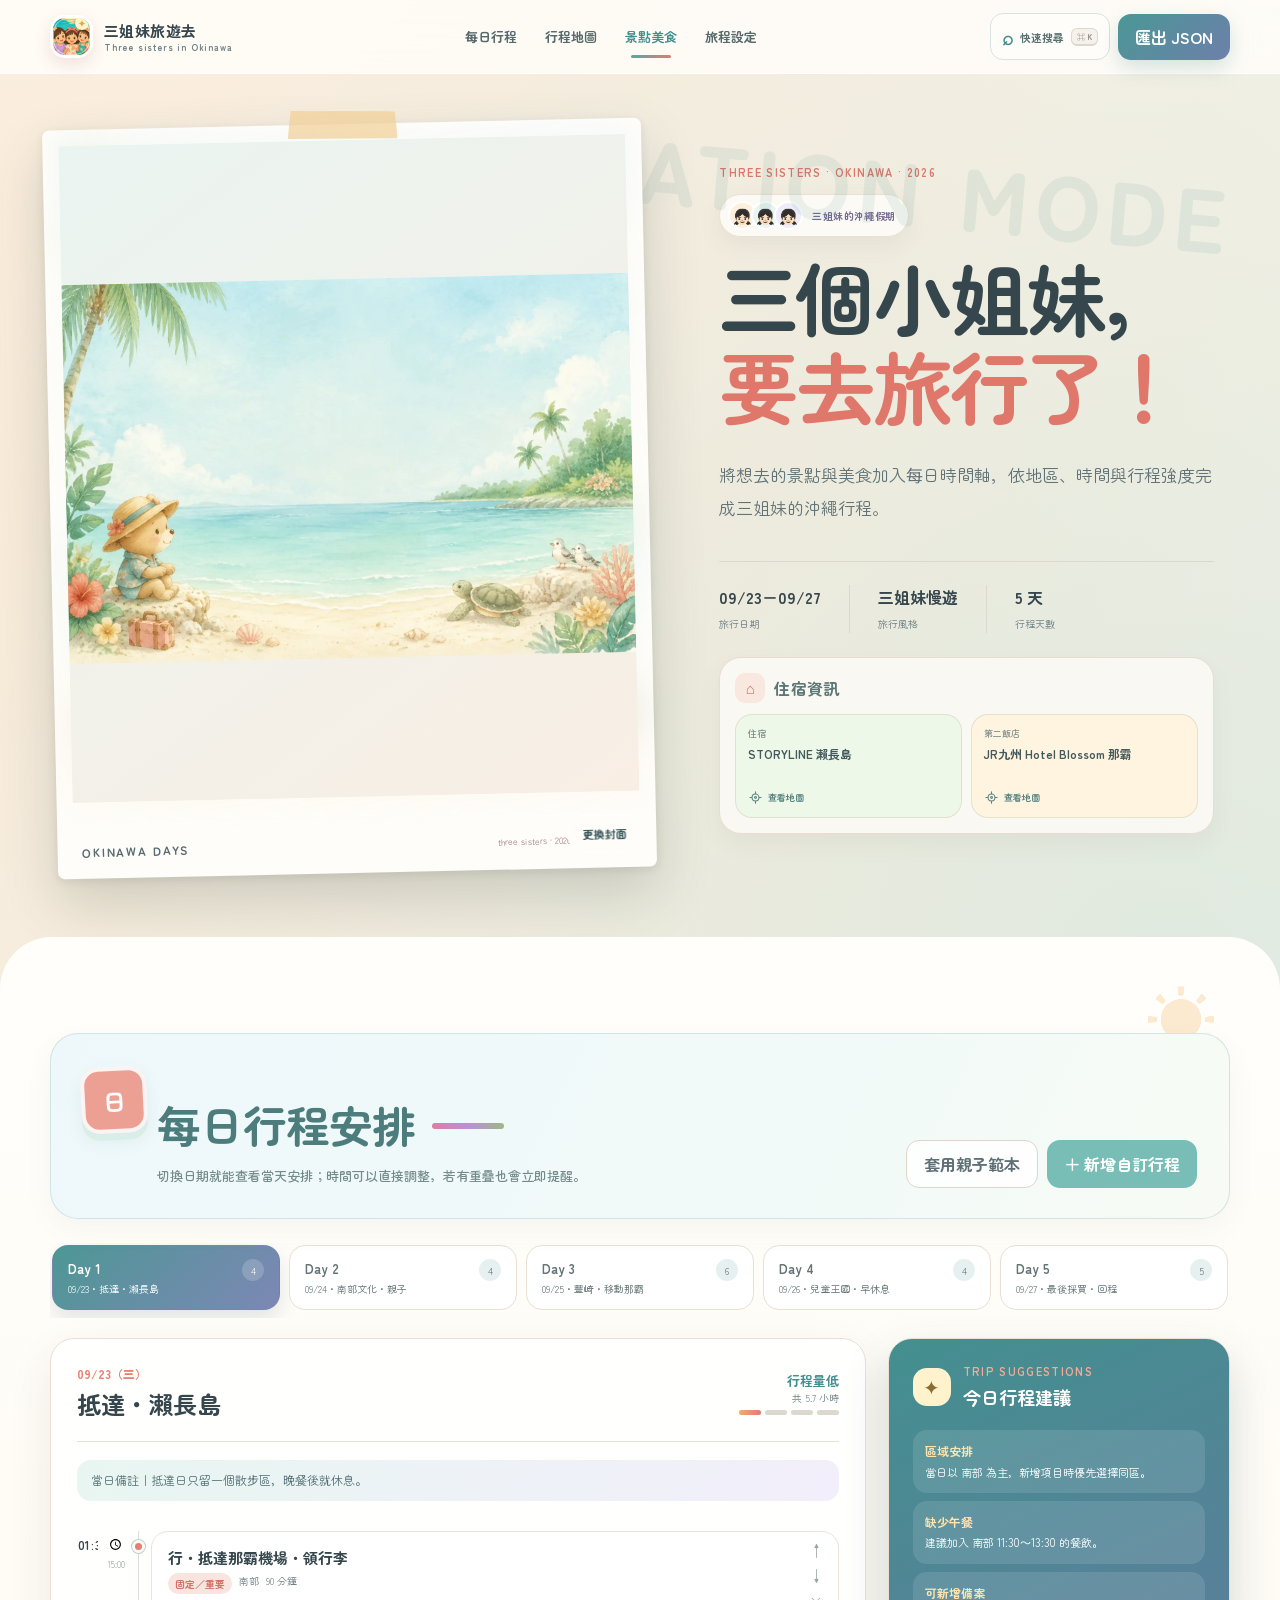
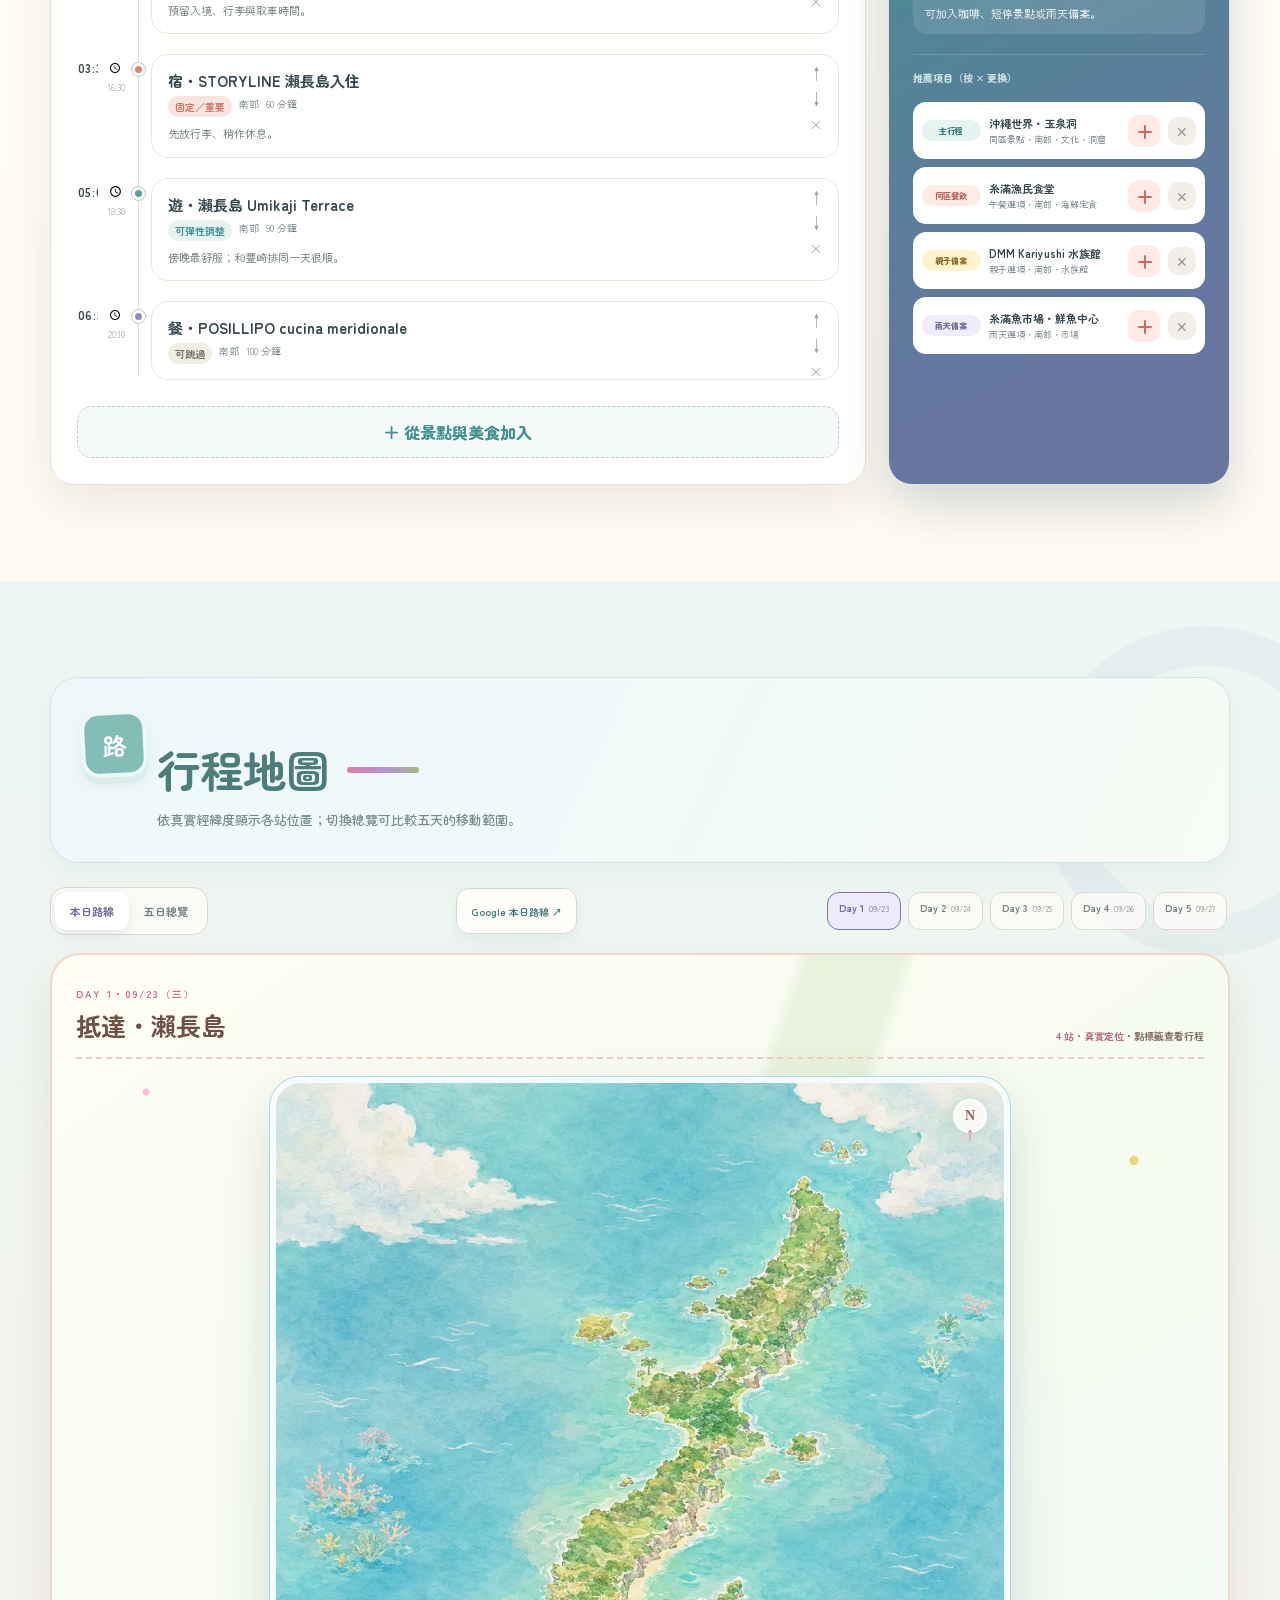
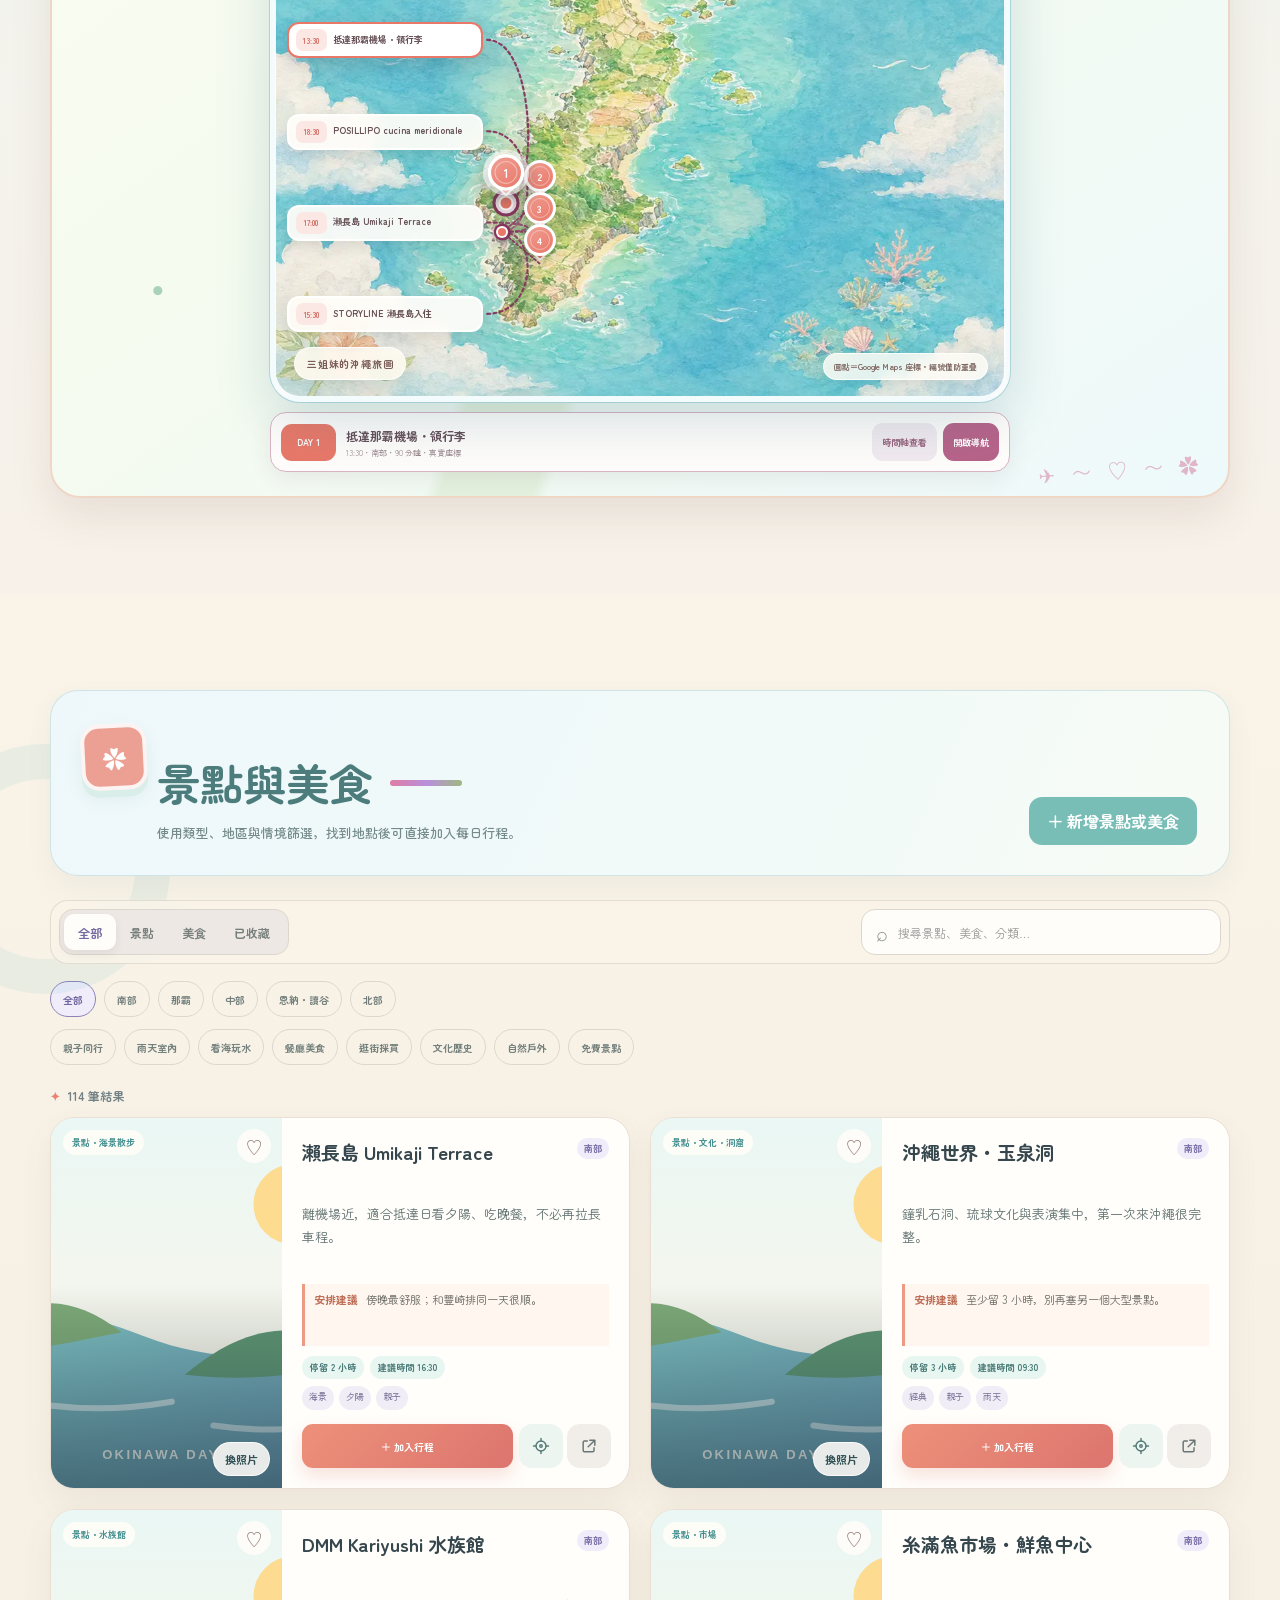
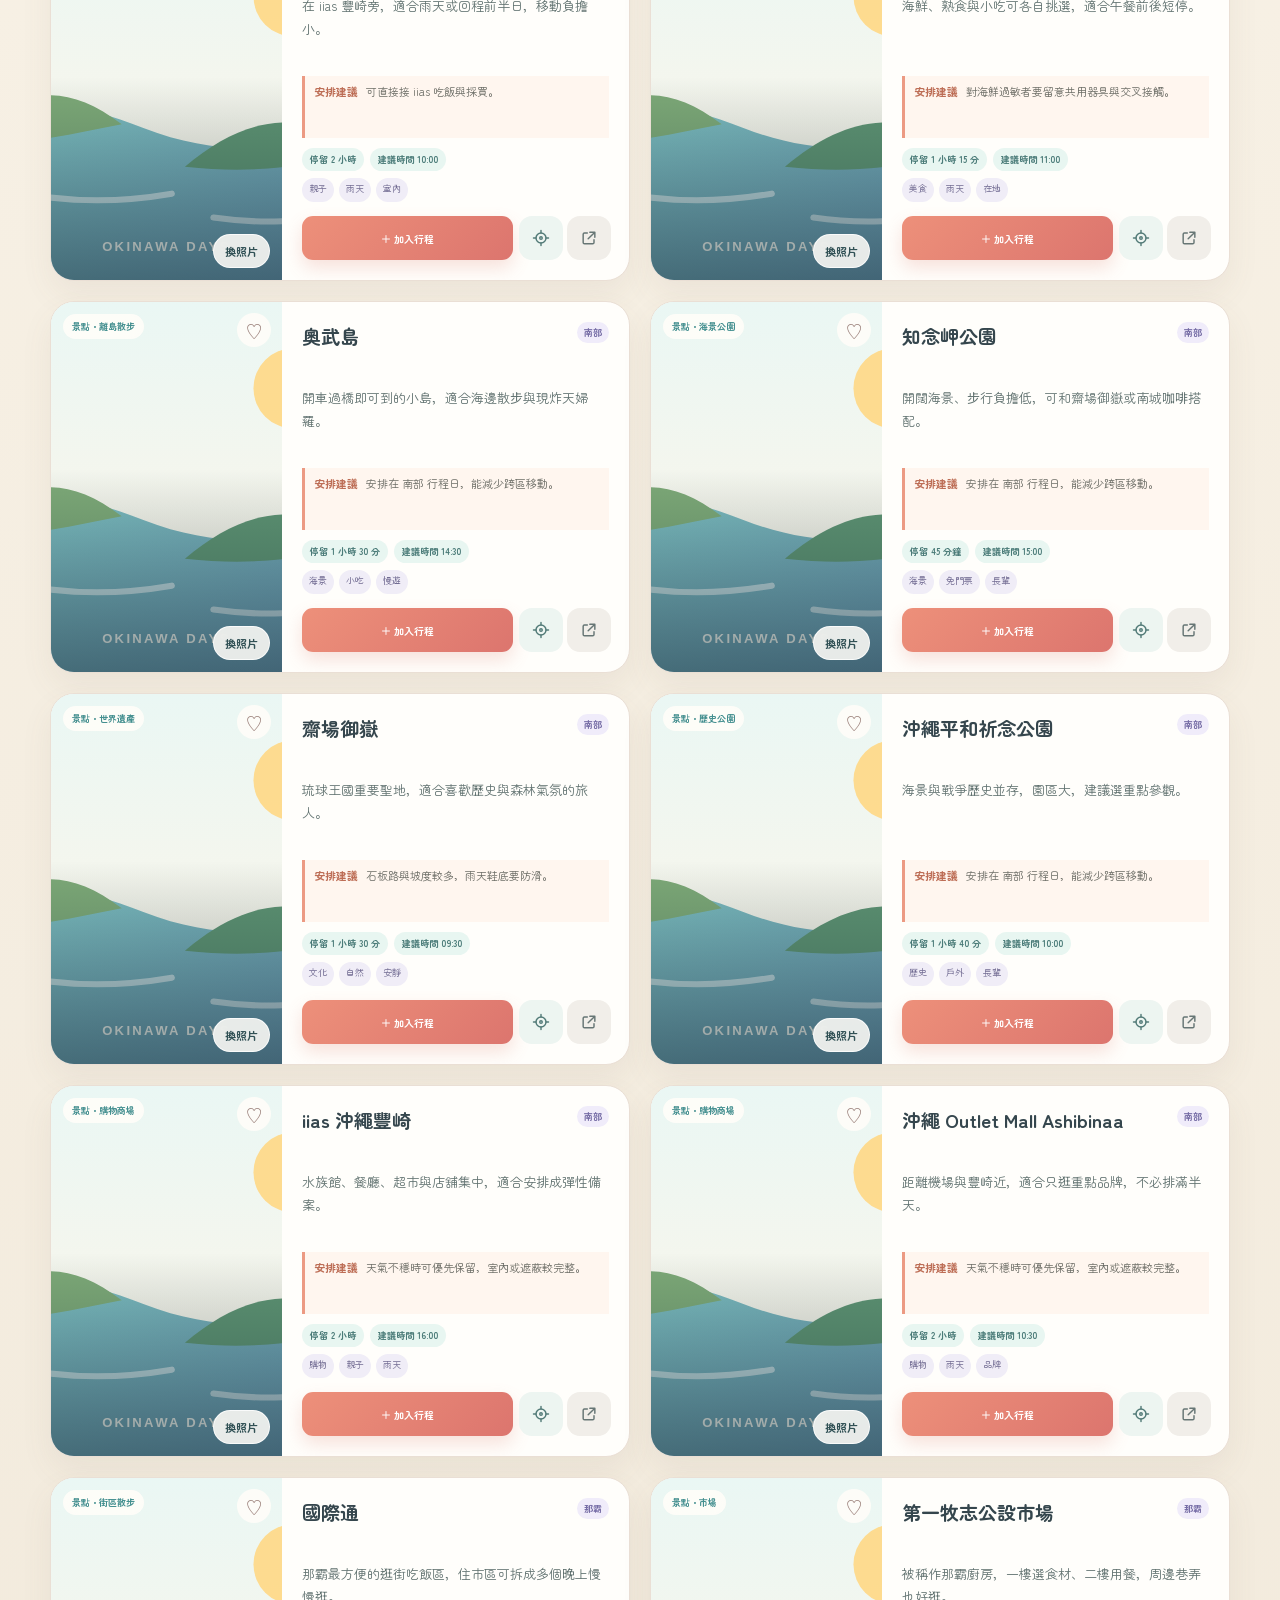
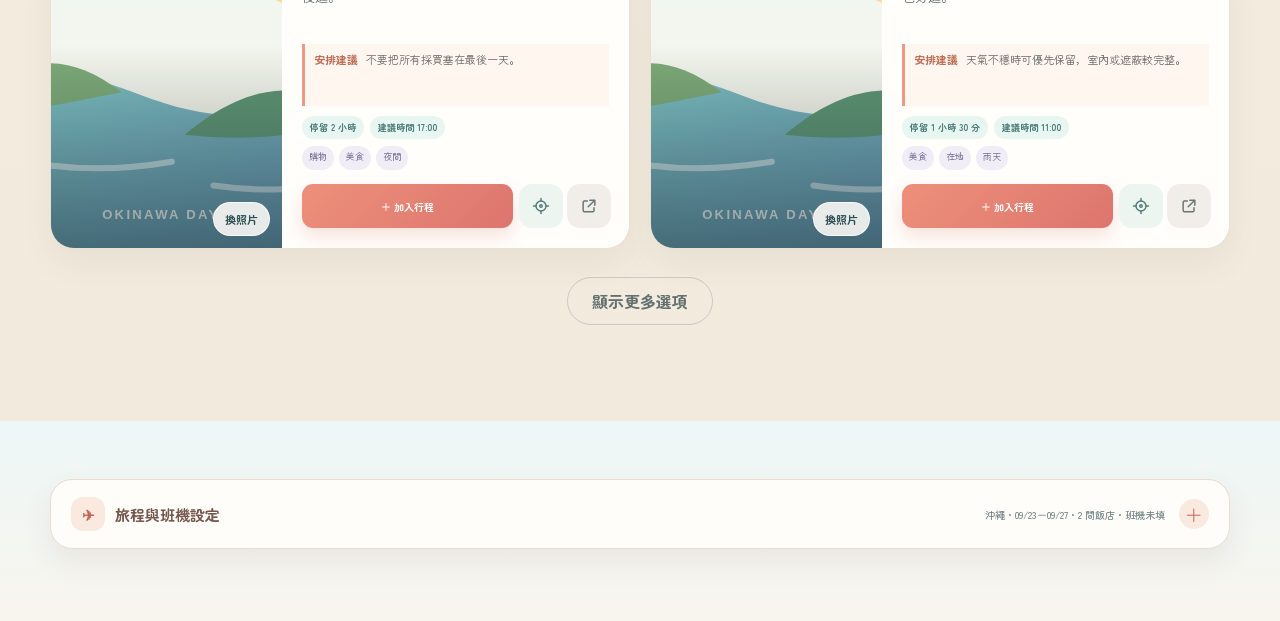
==== commit 8abf04a0: "Add files via upload" ====
--- a/index.html
+++ b/index.html
@@ -53,7 +53,7 @@
     </section>
     <section class="route-map-section" id="route-map" aria-labelledby="route-map-heading">
       <div class="section-heading compact-heading">
-        <div><p class="eyebrow">ROUTE MAP</p><h2 id="route-map-heading">行程地圖</h2><p>查看當天各站的順序與大致區域；切換總覽可比較五天的移動範圍。</p></div>
+        <div><p class="eyebrow">ROUTE MAP</p><h2 id="route-map-heading">行程地圖</h2><p>依真實經緯度顯示各站位置；切換總覽可比較五天的移動範圍。</p></div>
       </div>
       <div class="route-map-toolbar">
         <div class="map-mode-switch" id="mapModeSwitch" aria-label="地圖顯示方式"><button class="active" type="button" data-map-mode="day">本日路線</button><button type="button" data-map-mode="all">五日總覽</button></div>
--- a/styles.css
+++ b/styles.css
@@ -178,4 +178,11 @@
   .toast{bottom:92px;max-width:calc(100vw - 24px);white-space:normal}.toast span{min-width:0;overflow:hidden;text-overflow:ellipsis}
 }
 
+.map-callout-lines path{stroke:#85375d!important;stroke-width:2.15!important;stroke-dasharray:3.2 3.1!important;stroke-linecap:round;opacity:.96;filter:drop-shadow(0 0 1.4px rgba(255,255,255,.98)) drop-shadow(0 1px 1px rgba(74,42,58,.38));vector-effect:non-scaling-stroke}.all-days .map-callout-lines path{stroke:#73405a!important;stroke-width:1.7!important;stroke-dasharray:2.4 3!important;opacity:.84}
+.map-pin-offset-lines{position:absolute;z-index:4;inset:0;width:100%;height:100%;pointer-events:none}.map-pin-offset-lines path{fill:none;stroke:#85375d;stroke-width:1.85;stroke-dasharray:2.2 2.5;stroke-linecap:round;opacity:.92;filter:drop-shadow(0 0 1px rgba(255,255,255,.95));vector-effect:non-scaling-stroke}
+.map-coordinate-anchor{position:absolute;z-index:5;left:var(--anchor-x);top:var(--anchor-y);width:12px;height:12px;border:2.5px solid rgba(255,255,255,.98);border-radius:50%;background:var(--anchor-color);box-shadow:0 0 0 2px #85375d,0 2px 6px rgba(65,42,55,.42);transform:translate(-50%,-50%)}.map-coordinate-anchor.is-selected{width:15px;height:15px;box-shadow:0 0 0 3px rgba(255,255,255,.82),0 0 0 6px #85375d,0 3px 8px rgba(65,42,55,.42)}.all-days .map-coordinate-anchor{width:10px;height:10px;border-width:2px}
+.cute-map-pin{transform:translate(-16px,-40px)}.cute-map-pin:hover,.cute-map-pin:focus{transform:translate(-16px,-43px) scale(1.08)}.cute-map-pin.is-selected{transform:translate(-16px,-46px) scale(1.15)}.map-pin-drop{border-radius:50%;background:linear-gradient(145deg,color-mix(in srgb,var(--pin-color) 72%,#fff),var(--pin-color));transform:none}.map-pin-drop::before{content:"";position:absolute;inset:3px;border:1px solid rgba(255,255,255,.38);border-radius:50%}.map-pin-drop::after{content:"";position:absolute;z-index:-1;left:50%;bottom:-6px;width:10px;height:10px;border-right:2px solid #fff;border-bottom:2px solid #fff;border-radius:0 0 3px 0;background:var(--pin-color);transform:translateX(-50%) rotate(45deg)}.map-pin-drop i{position:relative;z-index:1;transform:none}.all-days .cute-map-pin{transform:translate(-12px,-32px)}.all-days .cute-map-pin:hover,.all-days .cute-map-pin:focus{transform:translate(-12px,-35px) scale(1.08)}.all-days .cute-map-pin.is-selected{transform:translate(-12px,-37px) scale(1.14)}
+.cute-map-pin.is-approximate .map-pin-drop{border-style:dashed;opacity:.82}
+@media(max-width:760px){.cute-map-pin{transform:translate(-22px,-39px)}.cute-map-pin:hover,.cute-map-pin:focus{transform:translate(-22px,-42px) scale(1.05)}.cute-map-pin.is-selected{transform:translate(-22px,-45px) scale(1.1)}.all-days .cute-map-pin{transform:translate(-22px,-36px)}.all-days .cute-map-pin:hover,.all-days .cute-map-pin:focus{transform:translate(-22px,-39px) scale(1.05)}.all-days .cute-map-pin.is-selected{transform:translate(-22px,-42px) scale(1.1)}.map-coordinate-anchor{width:10px;height:10px}.all-days .map-coordinate-anchor{width:8px;height:8px}.map-pin-offset-lines path{stroke-width:1.65}}
+
 @media(prefers-reduced-motion:reduce){html{scroll-behavior:auto}*,*::before,*::after{scroll-behavior:auto!important;animation-duration:.01ms!important;animation-iteration-count:1!important;transition-duration:.01ms!important}}
